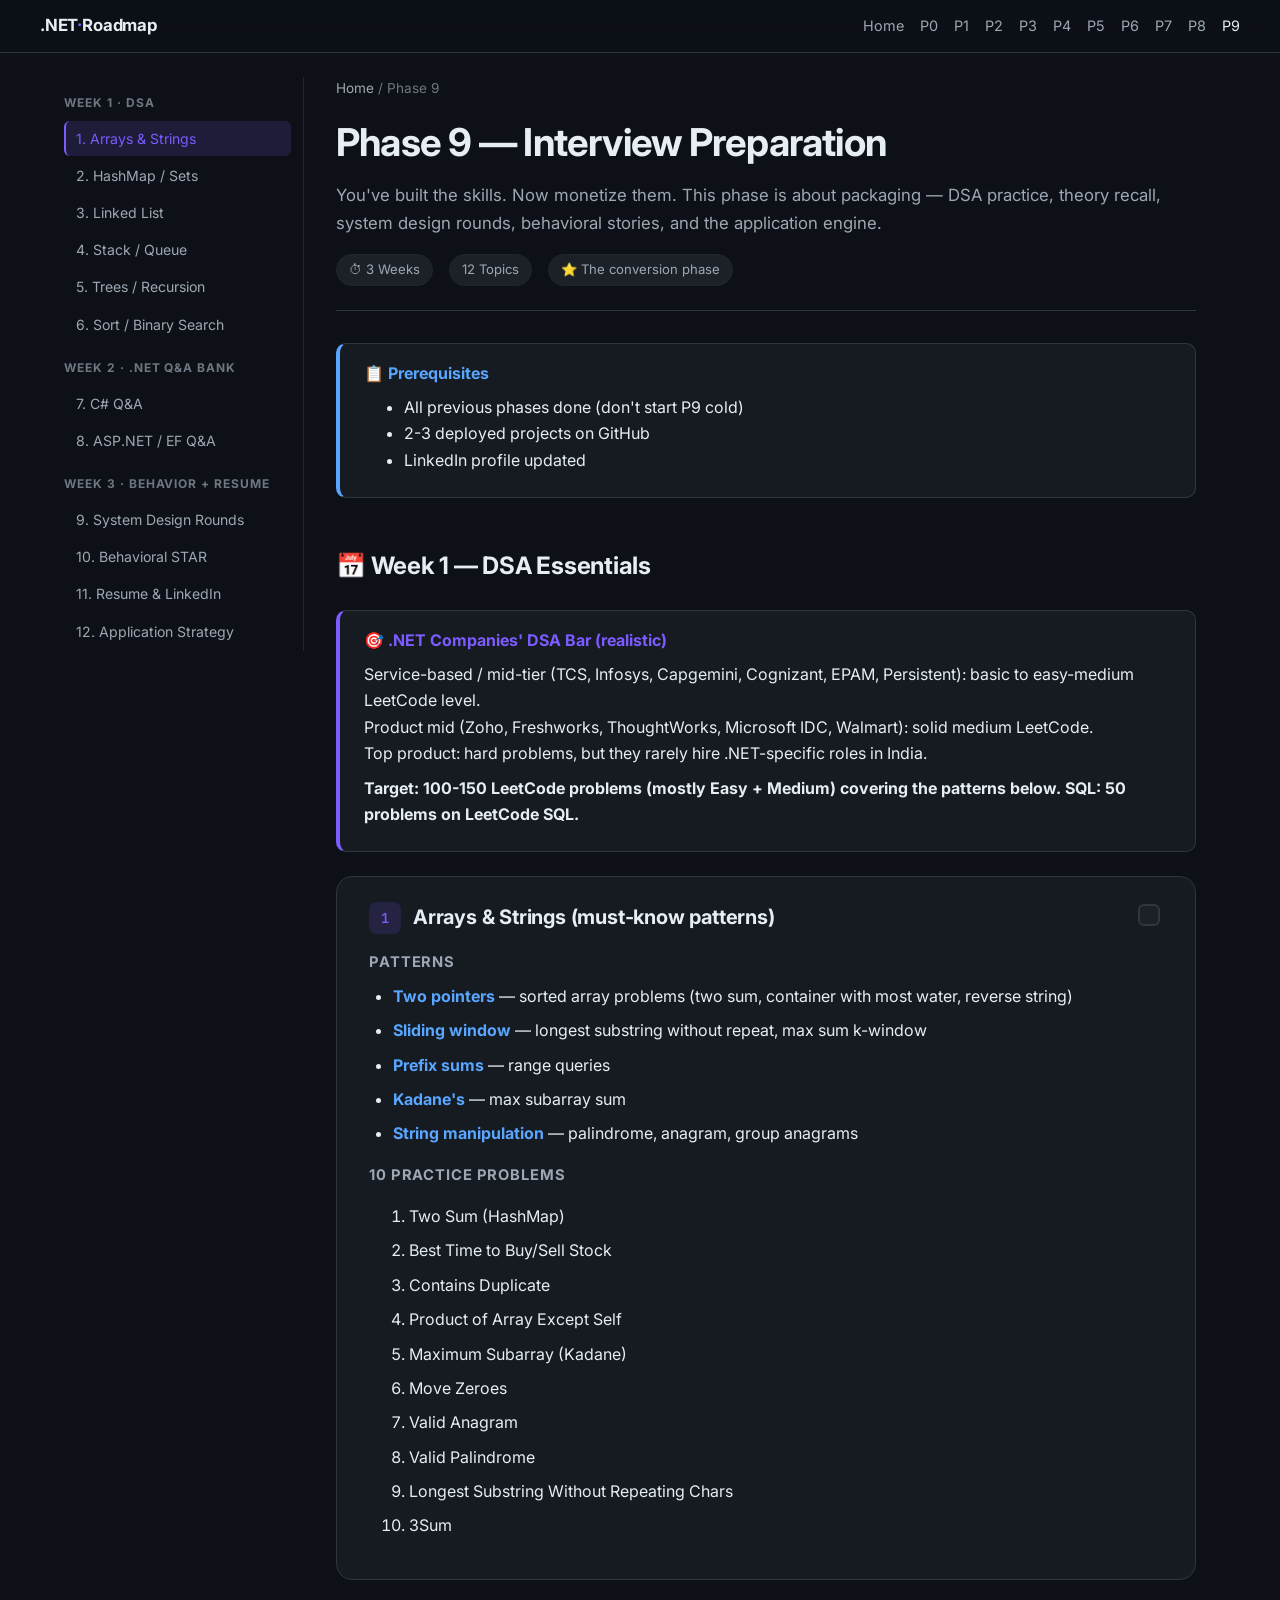
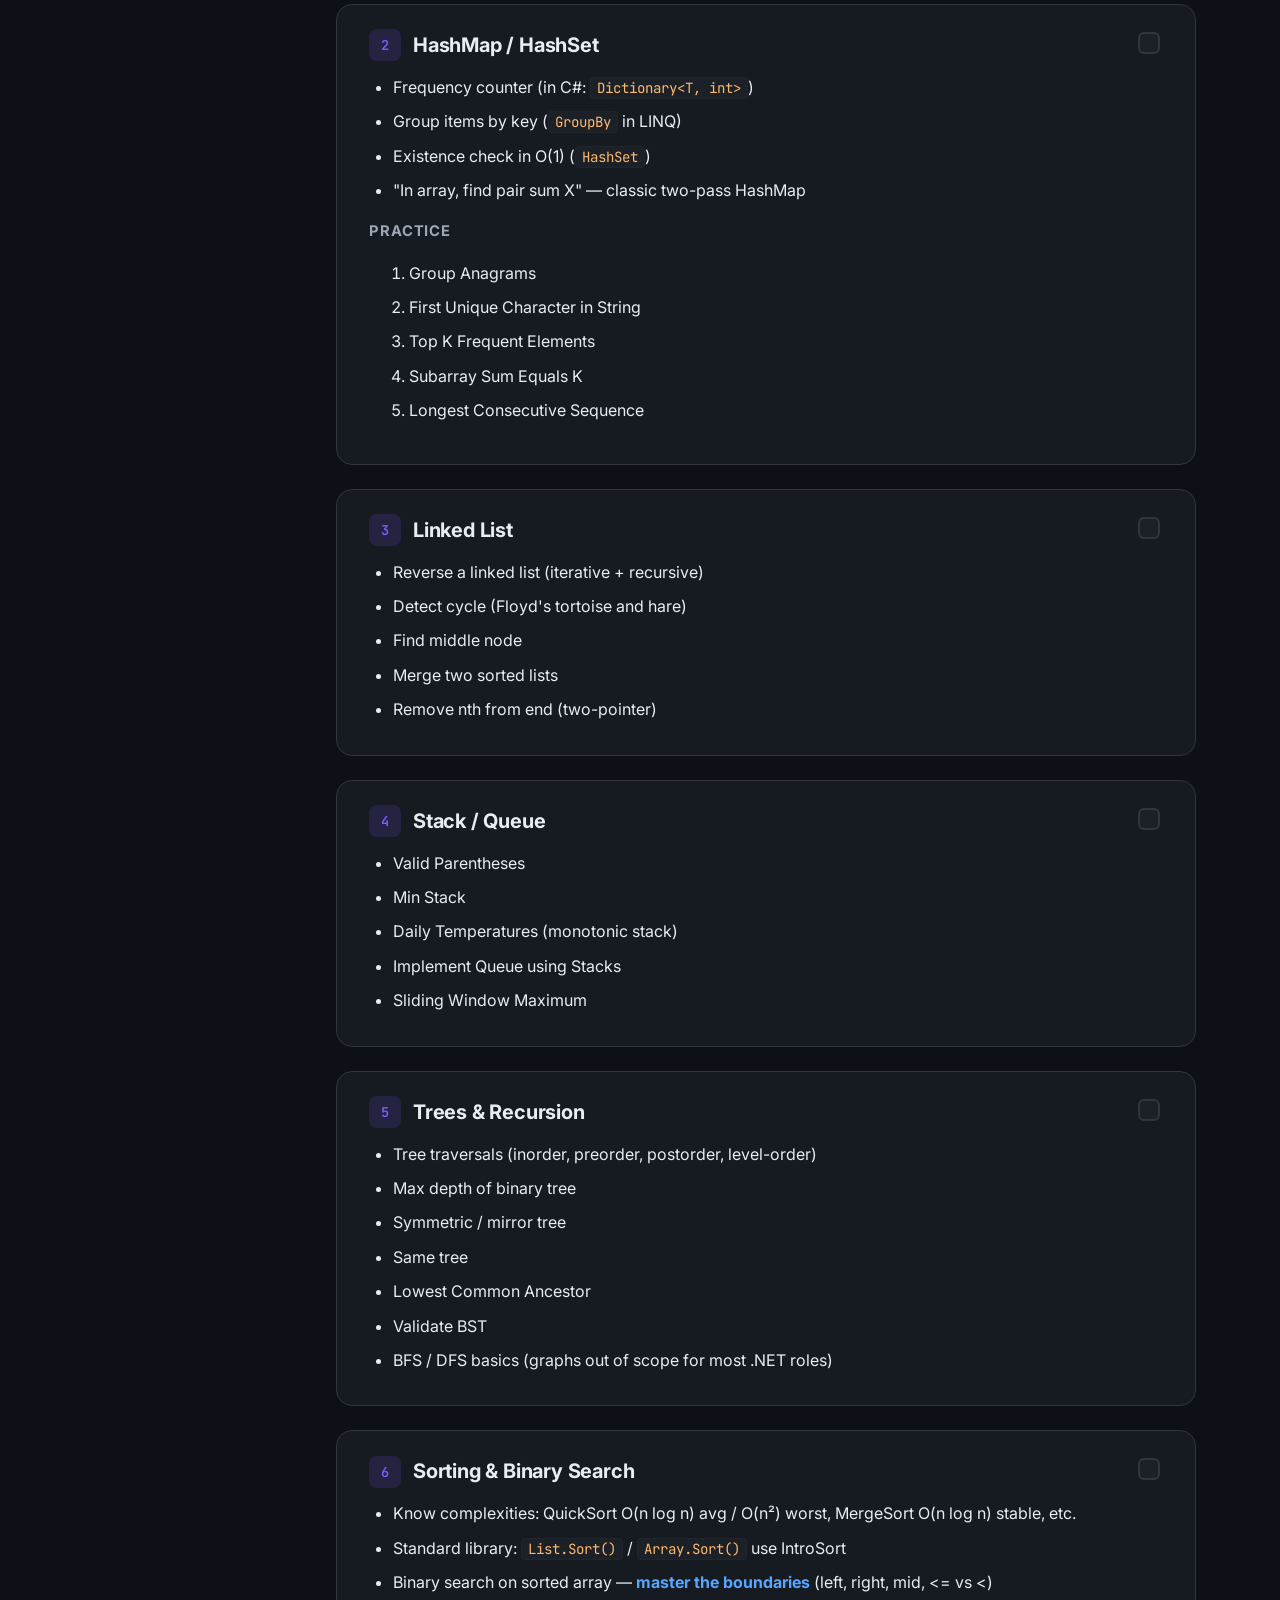
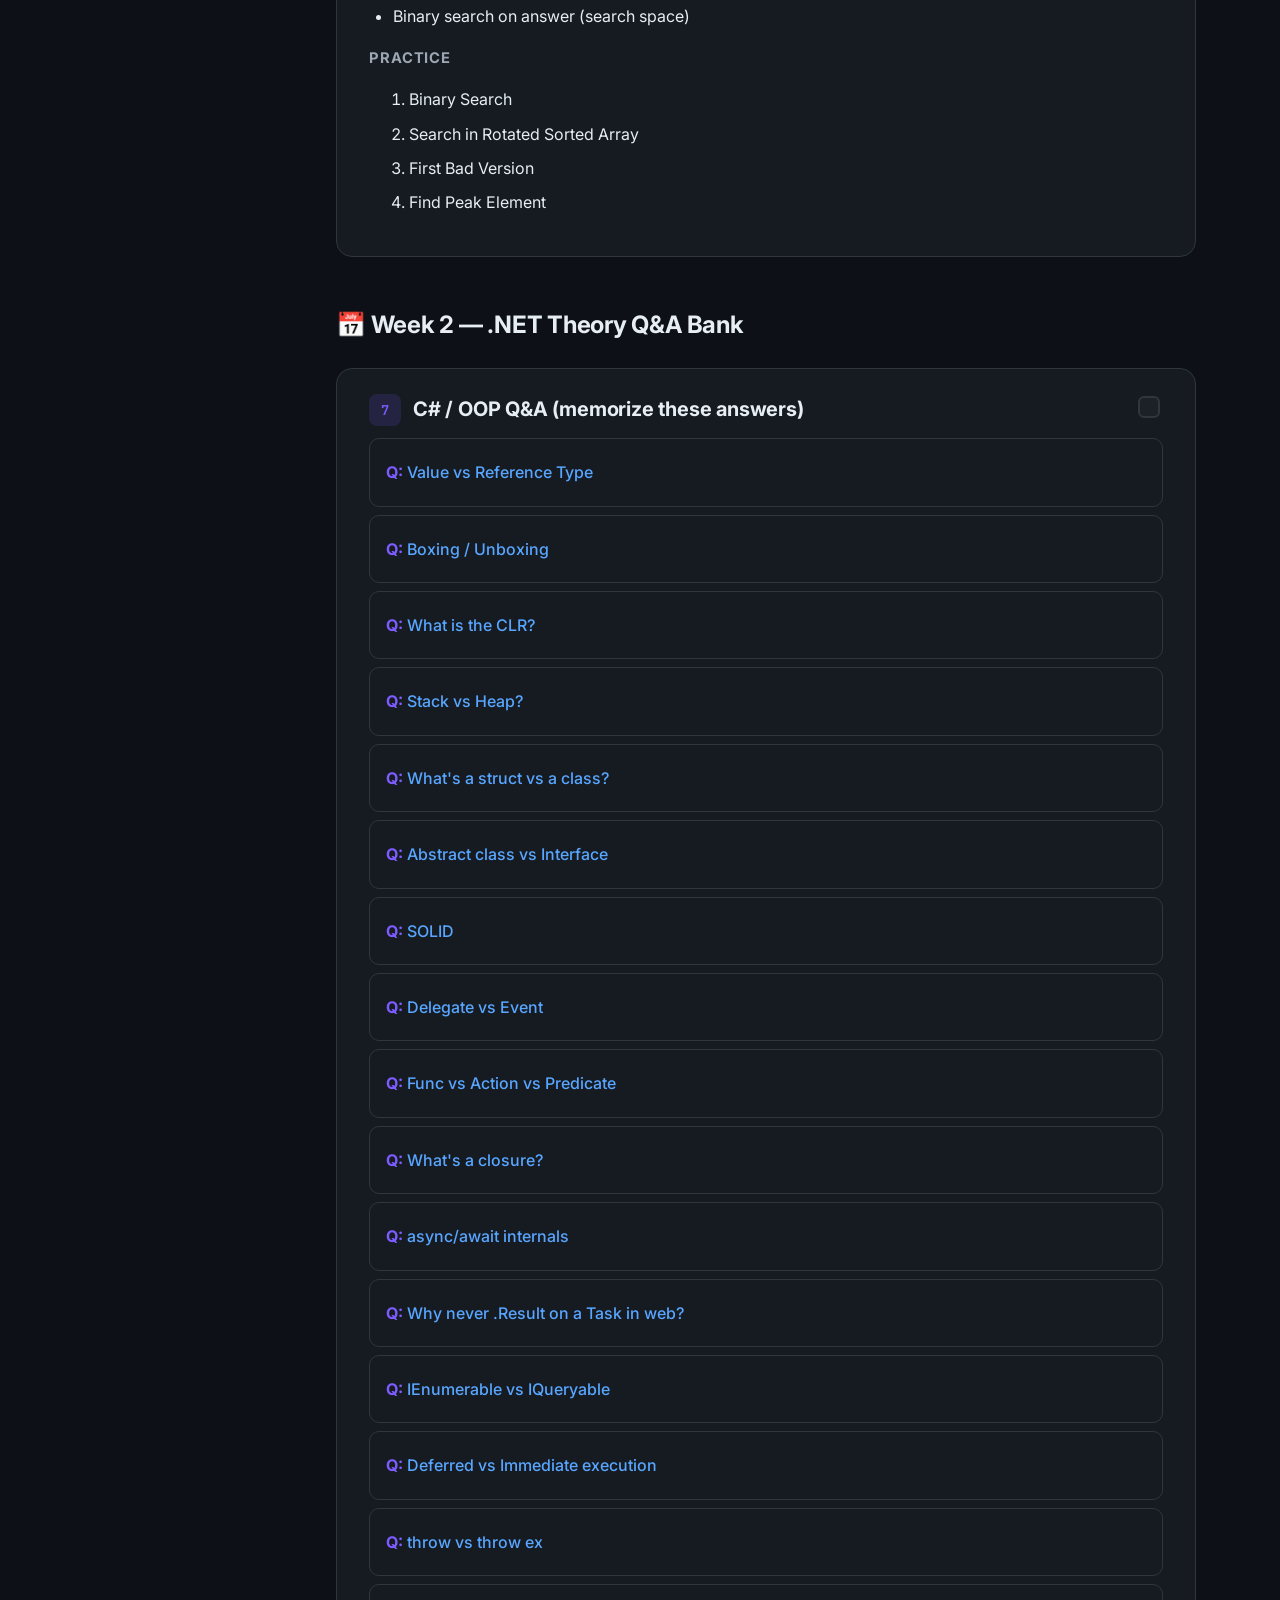
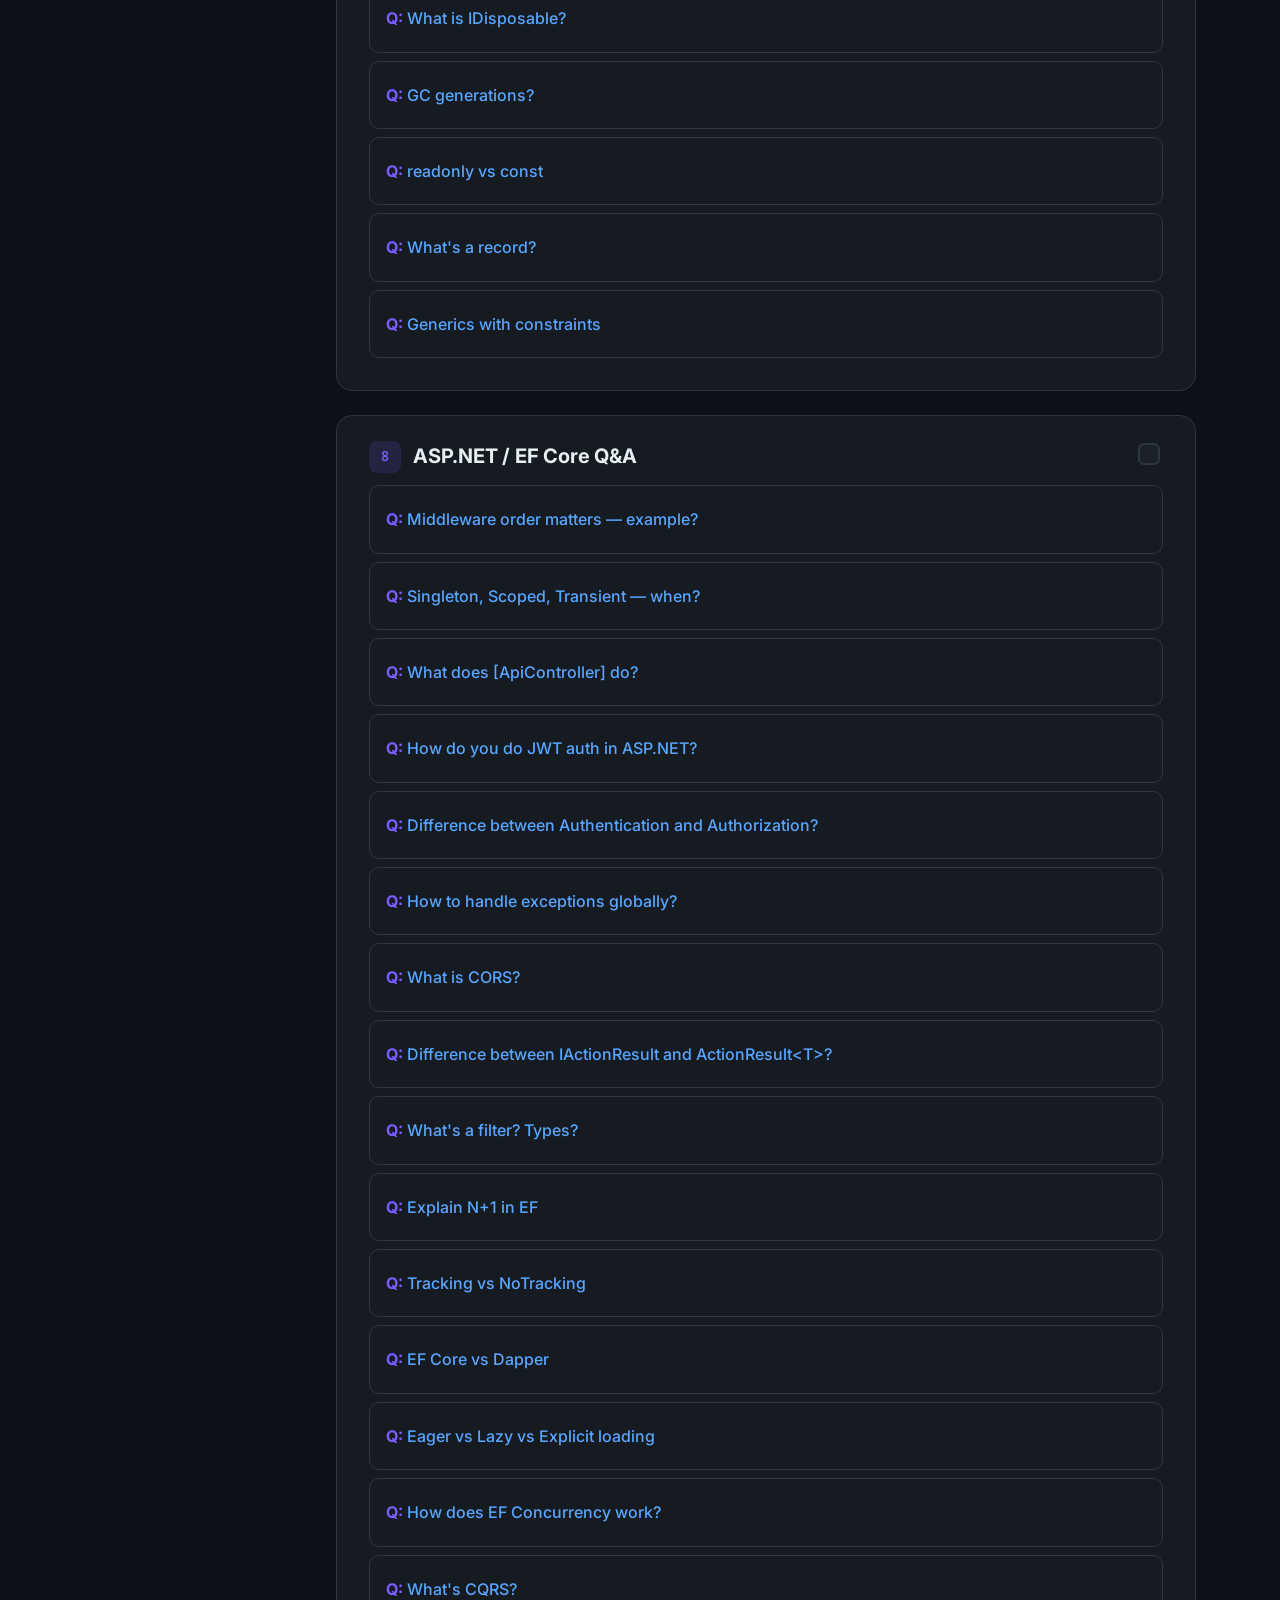
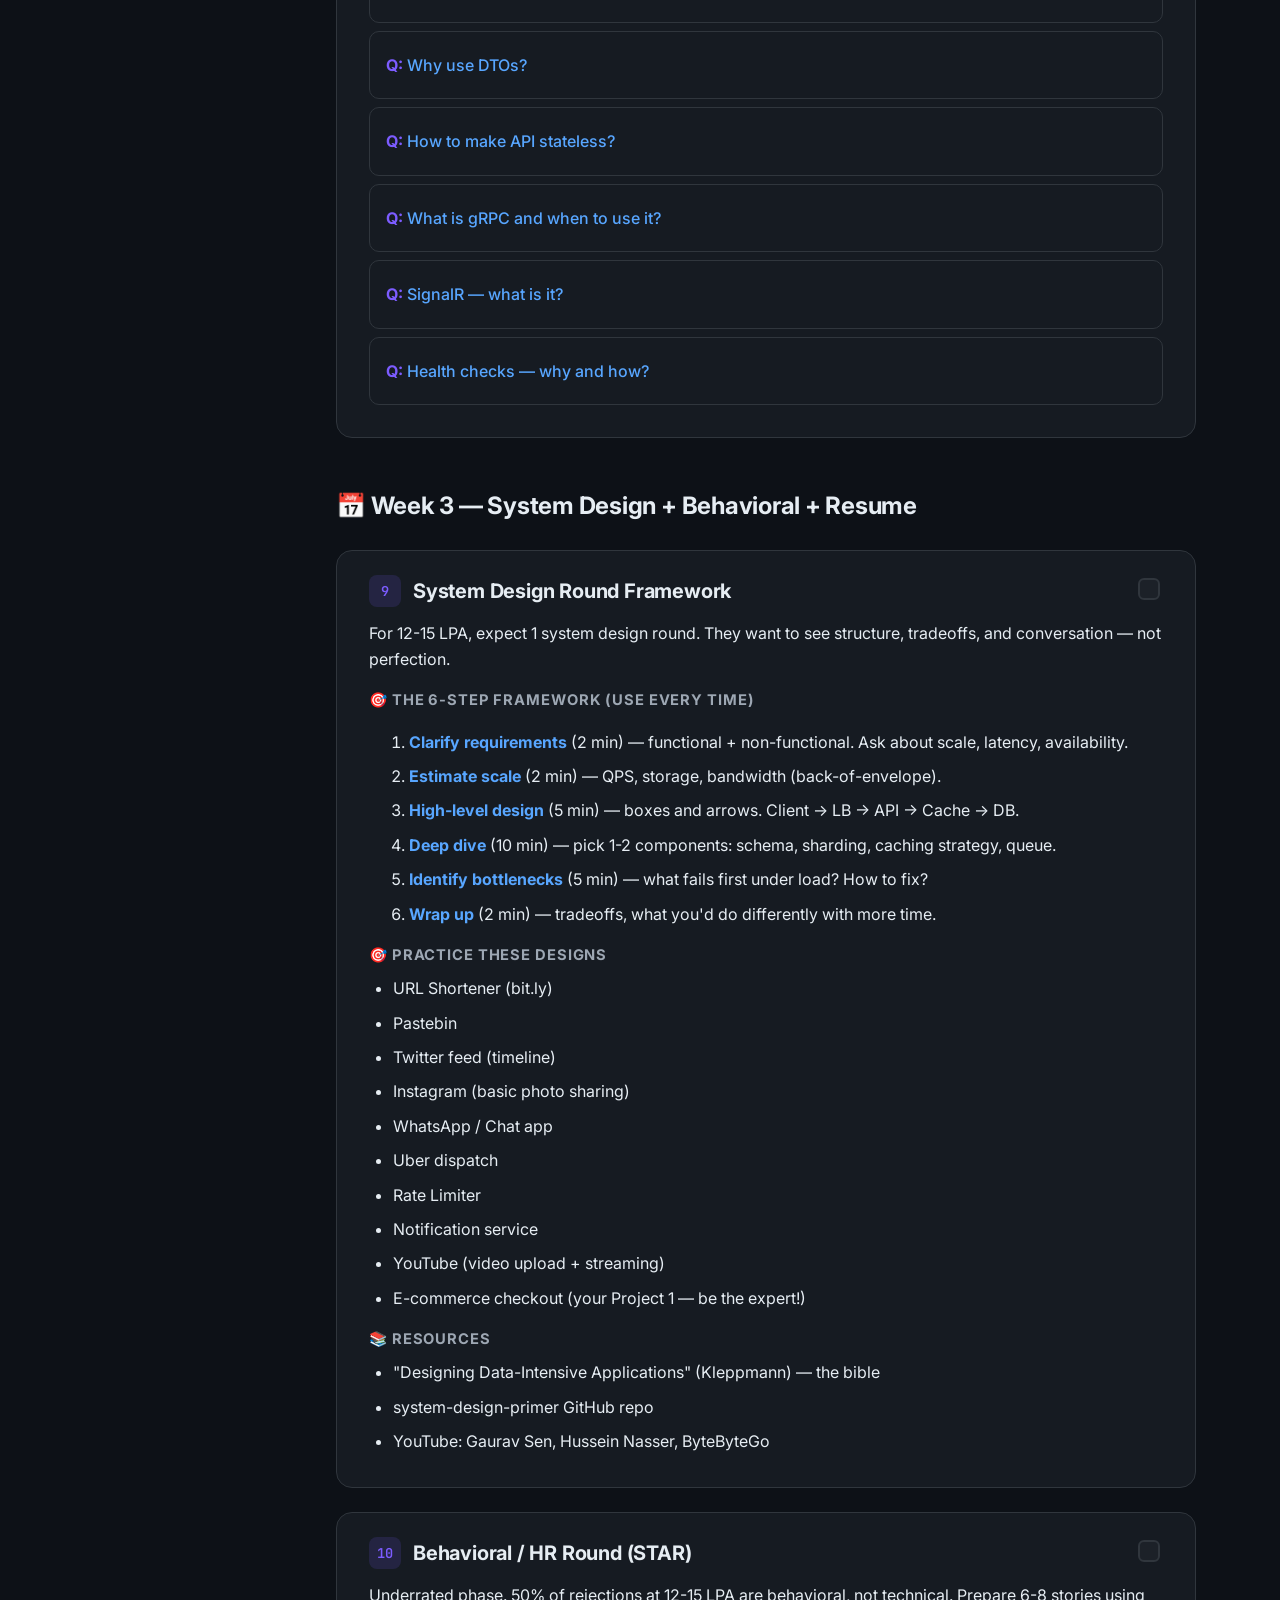
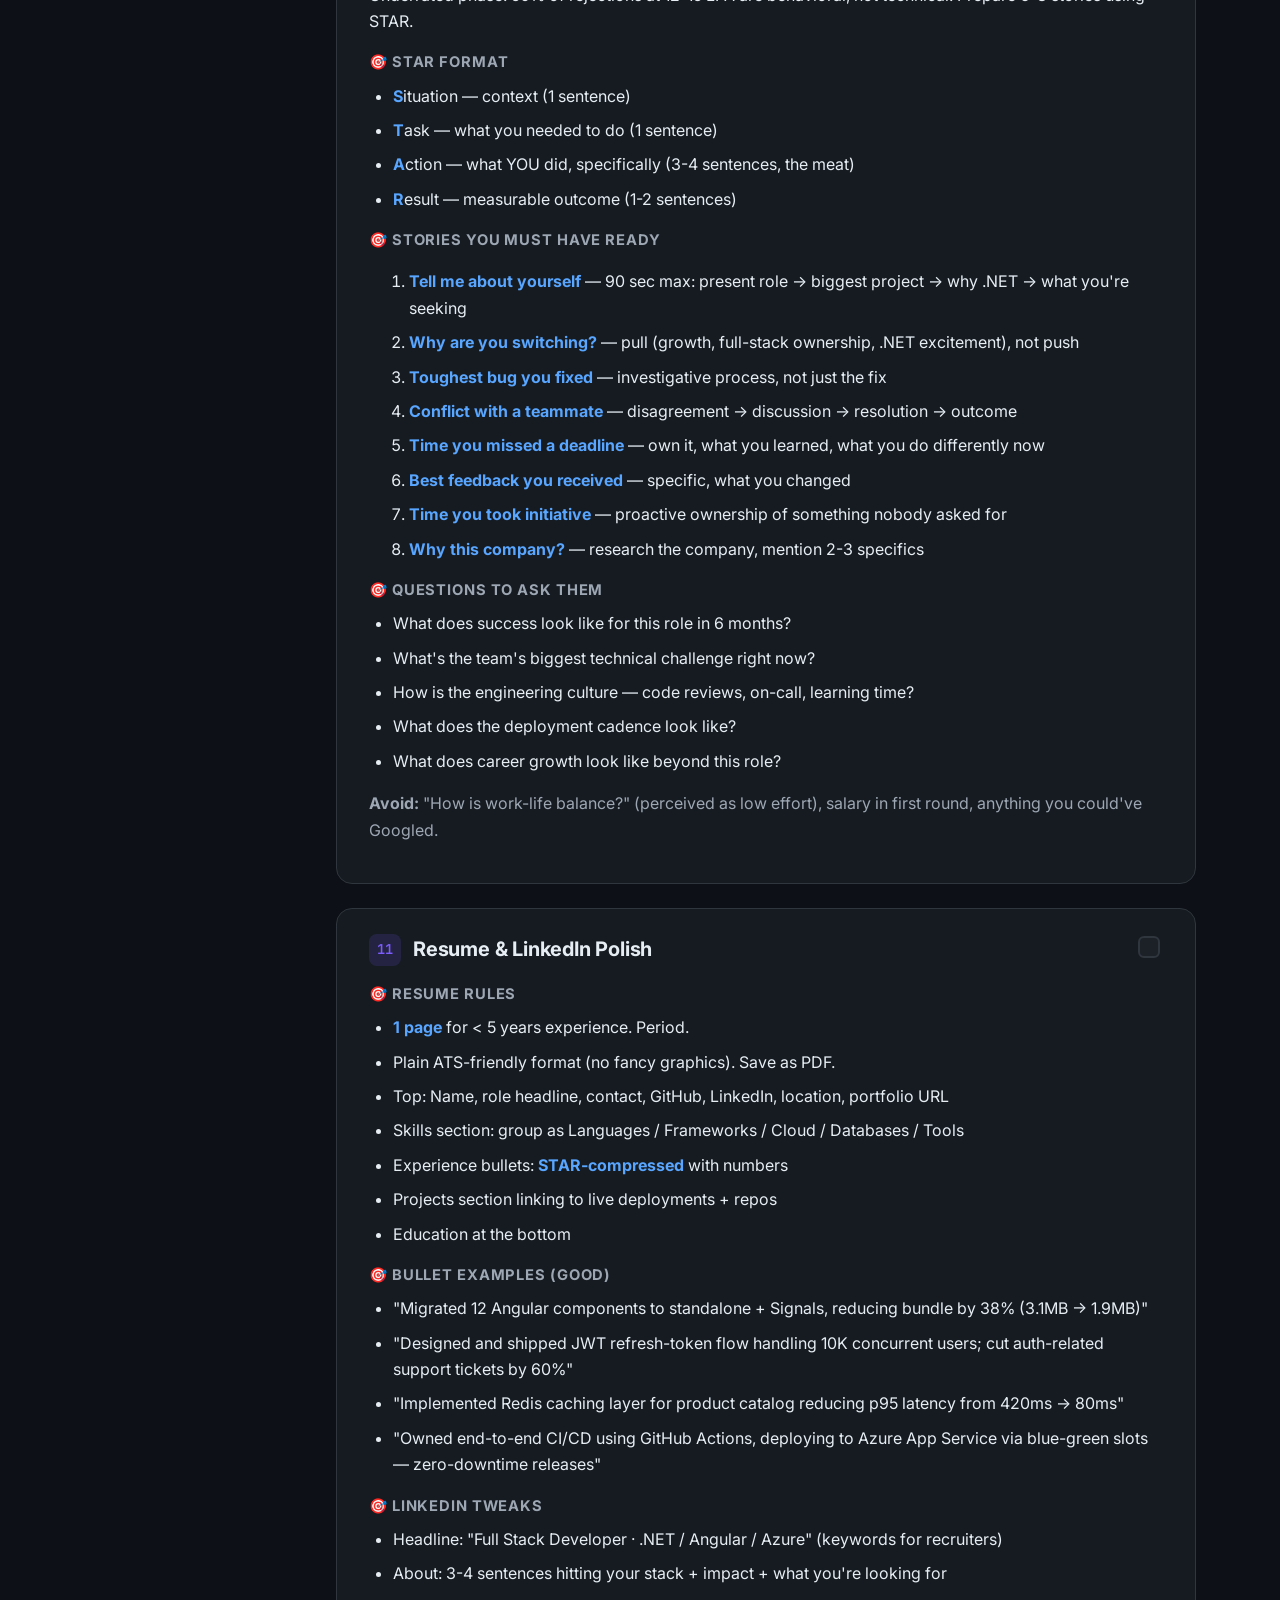
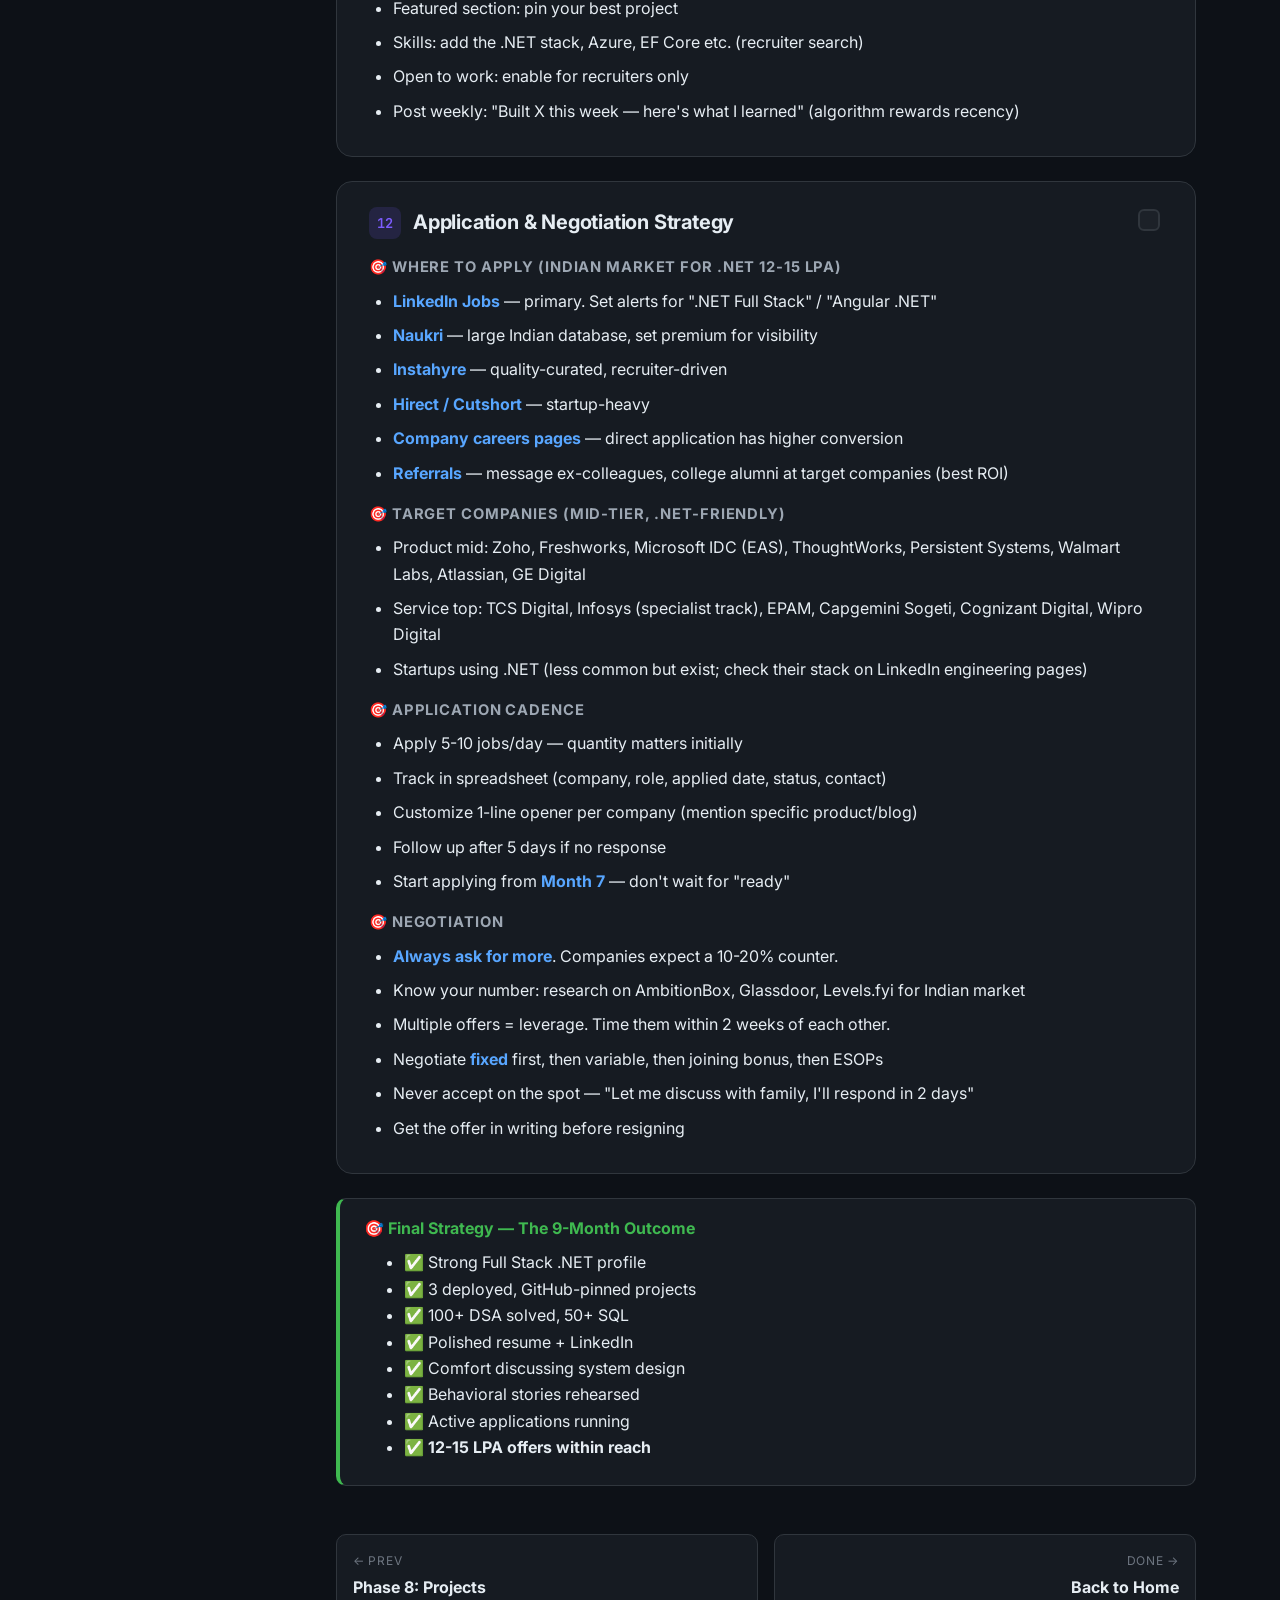
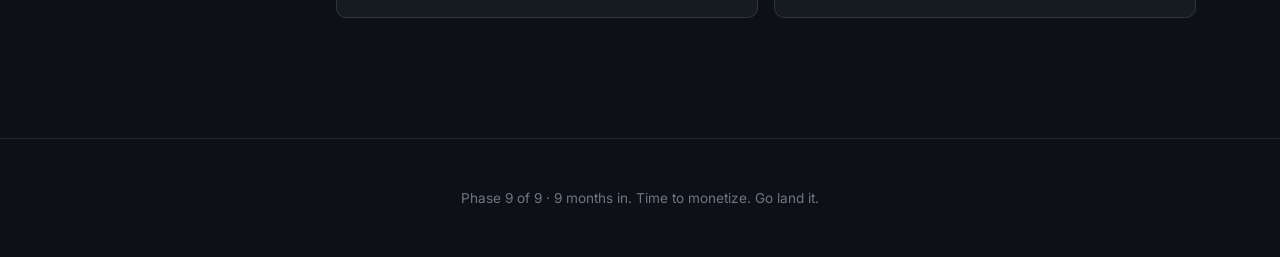
==== phases/phase-9-interview.html @ 77dfa472 "Add Full-Stack .NET 9-month roadmap site with phase pages" ====
<!DOCTYPE html>
<html lang="en">
<head>
<meta charset="UTF-8" />
<meta name="viewport" content="width=device-width,initial-scale=1.0" />
<title>Phase 9 — Interview Preparation | .NET Roadmap</title>
<link rel="preconnect" href="https://fonts.googleapis.com">
<link rel="preconnect" href="https://fonts.gstatic.com" crossorigin>
<link href="https://fonts.googleapis.com/css2?family=Inter:wght@400;500;600;700&family=JetBrains+Mono:wght@400;500&display=swap" rel="stylesheet">
<link rel="stylesheet" href="../styles/global.css" />
</head>
<body data-phase="9">

<nav class="topnav">
  <div class="topnav__inner">
    <div class="brand"><a href="../index.html" style="color:inherit">.NET<span class="dot">·</span>Roadmap</a></div>
    <div class="topnav__links">
      <a href="../index.html">Home</a>
      <a href="phase-0-foundation.html">P0</a>
      <a href="phase-1-csharp.html">P1</a>
      <a href="phase-2-sql.html">P2</a>
      <a href="phase-3-aspnet-core.html">P3</a>
      <a href="phase-4-ef-core.html">P4</a>
      <a href="phase-5-angular-integration.html">P5</a>
      <a href="phase-6-system-design.html">P6</a>
      <a href="phase-7-devops-azure.html">P7</a>
      <a href="phase-8-projects.html">P8</a>
      <a href="phase-9-interview.html" class="active">P9</a>
    </div>
  </div>
</nav>

<div class="phase-page">
  <aside class="sidebar">
    <h4>Week 1 · DSA</h4>
    <ul>
      <li><a href="#dsa-arrays">1. Arrays & Strings</a></li>
      <li><a href="#dsa-maps">2. HashMap / Sets</a></li>
      <li><a href="#dsa-linkedlist">3. Linked List</a></li>
      <li><a href="#dsa-stack-queue">4. Stack / Queue</a></li>
      <li><a href="#dsa-tree">5. Trees / Recursion</a></li>
      <li><a href="#dsa-search-sort">6. Sort / Binary Search</a></li>
    </ul>
    <h4>Week 2 · .NET Q&A Bank</h4>
    <ul>
      <li><a href="#qa-csharp">7. C# Q&A</a></li>
      <li><a href="#qa-aspnet">8. ASP.NET / EF Q&A</a></li>
    </ul>
    <h4>Week 3 · Behavior + Resume</h4>
    <ul>
      <li><a href="#sysd-rounds">9. System Design Rounds</a></li>
      <li><a href="#behavioral">10. Behavioral STAR</a></li>
      <li><a href="#resume">11. Resume & LinkedIn</a></li>
      <li><a href="#strategy">12. Application Strategy</a></li>
    </ul>
  </aside>

  <main class="content">
    <div class="breadcrumb"><a href="../index.html">Home</a> / Phase 9</div>

    <header class="phase-header">
      <h1>Phase 9 — Interview Preparation</h1>
      <p class="lede">You've built the skills. Now monetize them. This phase is about packaging — DSA practice, theory recall, system design rounds, behavioral stories, and the application engine.</p>
      <div class="phase-meta">
        <span class="pill">⏱ 3 Weeks</span>
        <span class="pill">12 Topics</span>
        <span class="pill">⭐ The conversion phase</span>
      </div>
    </header>

    <div class="callout callout--prereq">
      <h3>📋 Prerequisites</h3>
      <ul>
        <li>All previous phases done (don't start P9 cold)</li>
        <li>2-3 deployed projects on GitHub</li>
        <li>LinkedIn profile updated</li>
      </ul>
    </div>

    <h2 class="section-title">📅 Week 1 — DSA Essentials</h2>

    <div class="callout">
      <h3>🎯 .NET Companies' DSA Bar (realistic)</h3>
      <p>Service-based / mid-tier (TCS, Infosys, Capgemini, Cognizant, EPAM, Persistent): basic to easy-medium LeetCode level.<br>
      Product mid (Zoho, Freshworks, ThoughtWorks, Microsoft IDC, Walmart): solid medium LeetCode.<br>
      Top product: hard problems, but they rarely hire .NET-specific roles in India.</p>
      <p><strong>Target: 100-150 LeetCode problems (mostly Easy + Medium) covering the patterns below. SQL: 50 problems on LeetCode SQL.</strong></p>
    </div>

    <section class="topic" id="dsa-arrays">
      <div class="topic__check"><input type="checkbox" data-topic="0" /></div>
      <h3><span class="num">1</span> Arrays & Strings (must-know patterns)</h3>
      <h4>Patterns</h4>
      <ul>
        <li><strong>Two pointers</strong> — sorted array problems (two sum, container with most water, reverse string)</li>
        <li><strong>Sliding window</strong> — longest substring without repeat, max sum k-window</li>
        <li><strong>Prefix sums</strong> — range queries</li>
        <li><strong>Kadane's</strong> — max subarray sum</li>
        <li><strong>String manipulation</strong> — palindrome, anagram, group anagrams</li>
      </ul>
      <h4>10 Practice Problems</h4>
      <ol>
        <li>Two Sum (HashMap)</li>
        <li>Best Time to Buy/Sell Stock</li>
        <li>Contains Duplicate</li>
        <li>Product of Array Except Self</li>
        <li>Maximum Subarray (Kadane)</li>
        <li>Move Zeroes</li>
        <li>Valid Anagram</li>
        <li>Valid Palindrome</li>
        <li>Longest Substring Without Repeating Chars</li>
        <li>3Sum</li>
      </ol>
    </section>

    <section class="topic" id="dsa-maps">
      <div class="topic__check"><input type="checkbox" data-topic="1" /></div>
      <h3><span class="num">2</span> HashMap / HashSet</h3>
      <ul>
        <li>Frequency counter (in C#: <code>Dictionary&lt;T, int&gt;</code>)</li>
        <li>Group items by key (<code>GroupBy</code> in LINQ)</li>
        <li>Existence check in O(1) (<code>HashSet</code>)</li>
        <li>"In array, find pair sum X" — classic two-pass HashMap</li>
      </ul>
      <h4>Practice</h4>
      <ol>
        <li>Group Anagrams</li>
        <li>First Unique Character in String</li>
        <li>Top K Frequent Elements</li>
        <li>Subarray Sum Equals K</li>
        <li>Longest Consecutive Sequence</li>
      </ol>
    </section>

    <section class="topic" id="dsa-linkedlist">
      <div class="topic__check"><input type="checkbox" data-topic="2" /></div>
      <h3><span class="num">3</span> Linked List</h3>
      <ul>
        <li>Reverse a linked list (iterative + recursive)</li>
        <li>Detect cycle (Floyd's tortoise and hare)</li>
        <li>Find middle node</li>
        <li>Merge two sorted lists</li>
        <li>Remove nth from end (two-pointer)</li>
      </ul>
    </section>

    <section class="topic" id="dsa-stack-queue">
      <div class="topic__check"><input type="checkbox" data-topic="3" /></div>
      <h3><span class="num">4</span> Stack / Queue</h3>
      <ul>
        <li>Valid Parentheses</li>
        <li>Min Stack</li>
        <li>Daily Temperatures (monotonic stack)</li>
        <li>Implement Queue using Stacks</li>
        <li>Sliding Window Maximum</li>
      </ul>
    </section>

    <section class="topic" id="dsa-tree">
      <div class="topic__check"><input type="checkbox" data-topic="4" /></div>
      <h3><span class="num">5</span> Trees & Recursion</h3>
      <ul>
        <li>Tree traversals (inorder, preorder, postorder, level-order)</li>
        <li>Max depth of binary tree</li>
        <li>Symmetric / mirror tree</li>
        <li>Same tree</li>
        <li>Lowest Common Ancestor</li>
        <li>Validate BST</li>
        <li>BFS / DFS basics (graphs out of scope for most .NET roles)</li>
      </ul>
    </section>

    <section class="topic" id="dsa-search-sort">
      <div class="topic__check"><input type="checkbox" data-topic="5" /></div>
      <h3><span class="num">6</span> Sorting & Binary Search</h3>
      <ul>
        <li>Know complexities: QuickSort O(n log n) avg / O(n²) worst, MergeSort O(n log n) stable, etc.</li>
        <li>Standard library: <code>List.Sort()</code> / <code>Array.Sort()</code> use IntroSort</li>
        <li>Binary search on sorted array — <strong>master the boundaries</strong> (left, right, mid, &lt;= vs &lt;)</li>
        <li>Binary search on answer (search space)</li>
      </ul>
      <h4>Practice</h4>
      <ol>
        <li>Binary Search</li>
        <li>Search in Rotated Sorted Array</li>
        <li>First Bad Version</li>
        <li>Find Peak Element</li>
      </ol>
    </section>

    <h2 class="section-title">📅 Week 2 — .NET Theory Q&A Bank</h2>

    <section class="topic" id="qa-csharp">
      <div class="topic__check"><input type="checkbox" data-topic="6" /></div>
      <h3><span class="num">7</span> C# / OOP Q&A (memorize these answers)</h3>

      <div class="qa-block">
        <details><summary>Value vs Reference Type</summary><p>Value types like <code>int</code>, <code>double</code>, <code>bool</code>, <code>struct</code>, and <code>DateTime</code> hold the actual data inside the variable, usually on the stack. When you assign or pass them, you get a copy — changes in one place don't affect the other. Reference types like <code>class</code>, <code>string</code>, and arrays hold a pointer to data on the managed heap. When you assign or pass them, both names point to the same object — a change is visible everywhere. The interesting twist is that <code>string</code> is a reference type but it behaves like a value because strings are immutable. The interview bonus point is <strong>boxing</strong>: when a value type gets stored in an <code>object</code> variable, the runtime wraps it on the heap, which is slow. So always use generic collections like <code>List&lt;int&gt;</code> instead of non-generic <code>ArrayList</code> to avoid boxing in hot paths.</p></details>
        <details><summary>Boxing / Unboxing</summary><p>Boxing happens when you take a value type (like an <code>int</code>) and store it in a reference type variable like <code>object</code>. The runtime allocates a new object on the heap and copies the int into it — slow because of the heap allocation and the work it creates for the garbage collector. Unboxing is the reverse — extracting the value back out, which involves a type check and another copy. The most common place this used to happen was old non-generic collections like <code>ArrayList</code> that store everything as <code>object</code> — every primitive added gets boxed. The fix is generics: <code>List&lt;int&gt;</code> stores ints natively with zero boxing. In a normal piece of code you won't notice the cost, but in tight loops running millions of iterations, boxing kills performance and triggers extra GC pressure. Modern .NET code rarely sees boxing thanks to generics, but it's a popular interview question.</p></details>
        <details><summary>What is the CLR?</summary><p>The CLR (Common Language Runtime) is the engine that actually runs .NET code. Your C# code first compiles to IL — Intermediate Language — not directly to machine code. At runtime, the CLR's JIT (Just-In-Time) compiler translates IL into native machine code just before each method runs. The CLR also takes care of three important things you don't have to manage: garbage collection (it cleans up unused memory automatically), exception handling (it manages the throw/catch flow), and security (it enforces what code is allowed to do). Because the CLR handles all this, C# developers focus on business logic instead of memory management. Other languages like F# and VB.NET also compile to IL and run on the same CLR — that's how they all interoperate. The bonus point: the CLR enables features like reflection, generics, async/await, and modern garbage collection.</p></details>
        <details><summary>Stack vs Heap?</summary><p>The stack and heap are two different memory areas your .NET app uses. The <strong>stack</strong> is per-thread, fast, and managed automatically. It holds value types (when they're local variables), method call frames (parameters, return addresses), and reference variables themselves (the pointer, not the data they point to). When a method returns, its stack frame is wiped instantly. The <strong>heap</strong> is shared across threads and managed by the garbage collector. It holds reference types — every <code>new ClassName()</code> allocates here. Heap allocation is slower than stack because it involves finding free space and bookkeeping. The GC periodically scans for objects with no references and reclaims that memory. As a developer you don't manually manage either, but understanding this helps you reason about performance — for example, why creating millions of small classes pressures the GC, while structs (value types) avoid heap allocation entirely.</p></details>
        <details><summary>What's a struct vs a class?</summary><p>Both are user-defined types that hold data and methods, but they have very different behavior. A <strong>class</strong> is a reference type — it lives on the heap, supports inheritance, can be null, and is copied by reference (both names point to the same object). A <strong>struct</strong> is a value type — it lives on the stack (when local) or inline inside its containing object, does NOT support inheritance (it's implicitly sealed), can implement interfaces, and is copied by value. Use a struct only for small, immutable, value-like data — examples are <code>Point(x, y)</code>, <code>Money(amount, currency)</code>, or coordinates. The .NET BCL uses structs for things like <code>int</code>, <code>DateTime</code>, <code>TimeSpan</code>, <code>Guid</code>. The rules of thumb: keep struct size under 16 bytes, prefer immutability (use <code>readonly struct</code>), and don't use them for anything with reference semantics. C# 10 added the ability for structs to have parameterless constructors. For 99% of business code, you should use class.</p></details>
        <details><summary>Abstract class vs Interface</summary><p>Both are ways to define a contract that other classes must follow, but they have different roles. An <strong>interface</strong> is pure capability — it says "this type can do X". It contains method/property signatures with no implementation (since C# 8, it can have default implementations though). A class can implement many interfaces. Examples: <code>IDisposable</code> for things that can be disposed, <code>IEnumerable</code> for things you can loop over. An <strong>abstract class</strong> is a partly-built parent class — it can have fields, properties, real constructors, and some method implementations, but it forces children to fill in the abstract members. A class can only inherit from one abstract class. The simple rule: use an interface when you only need a contract; use an abstract class when you also need shared state or shared code that all children inherit. Modern .NET tends to prefer interfaces with default implementations because they're more flexible and align with the Dependency Inversion principle.</p></details>
        <details><summary>SOLID</summary><p>SOLID is five design rules that make code easier to maintain and test. <strong>S — Single Responsibility:</strong> a class should have one reason to change. If a class handles user storage AND email sending AND logging, split it into three. <strong>O — Open/Closed:</strong> code should be open for extension but closed for modification. Add new behavior through inheritance or composition rather than editing existing working code. <strong>L — Liskov Substitution:</strong> subclasses must work everywhere their parent type is used without breaking expectations. Don't make a Penguin that crashes when you call Fly() — that violates the contract. <strong>I — Interface Segregation:</strong> many small focused interfaces beat one giant interface. A class should not be forced to implement methods it doesn't need. <strong>D — Dependency Inversion:</strong> depend on abstractions (interfaces), not concrete classes. This is exactly why .NET dependency injection exists — controllers depend on <code>IUserService</code>, not on <code>UserService</code> directly, so you can swap implementations and unit-test with mocks.</p></details>
        <details><summary>Delegate vs Event</summary><p>A <strong>delegate</strong> is a type-safe function pointer in C#. You define a delegate type that says "any method matching this signature", then create a variable that holds a method reference and invoke it like a function. Delegates are the basis for callbacks, LINQ, and async patterns. The built-in delegates <code>Action</code>, <code>Func</code>, and <code>Predicate</code> cover most cases. An <strong>event</strong> is a delegate wrapped with extra safety — only the declaring class can <em>invoke</em> the event, while outside code can only <em>subscribe</em> with <code>+=</code> or <em>unsubscribe</em> with <code>-=</code>. This enforces the publisher-subscriber (observer) pattern at the language level. So if class A exposes an OnOrderPlaced event, only A can fire it; other classes can listen but cannot accidentally trigger it. The classic bug with events is forgetting to unsubscribe, which keeps the subscriber alive in memory — a memory leak.</p></details>
        <details><summary>Func vs Action vs Predicate</summary><p>These are the three built-in generic delegate types you'll see everywhere in .NET — they cover almost every callback need. <strong>Action</strong> is for methods that return void: <code>Action</code> takes no arguments, <code>Action&lt;int&gt;</code> takes one int, up to 16 type parameters. <strong>Func</strong> is for methods that return a value — the LAST type parameter is always the return type: <code>Func&lt;int&gt;</code> returns an int with no args, <code>Func&lt;int, int, bool&gt;</code> takes two ints and returns a bool. <strong>Predicate&lt;T&gt;</strong> is a shortcut for <code>Func&lt;T, bool&gt;</code> — used in methods like <code>List&lt;T&gt;.Find</code> and <code>List&lt;T&gt;.RemoveAll</code>. Knowing these saves you from defining custom delegate types most of the time. Example: <code>list.Where(x =&gt; x &gt; 5)</code> — that lambda is implicitly a <code>Func&lt;int, bool&gt;</code>.</p></details>
        <details><summary>What's a closure?</summary><p>A closure happens when a lambda or anonymous method captures a variable from the surrounding scope. The lambda then "carries" access to that variable even after the original method has returned. Captures are by REFERENCE, not by value — the lambda sees the current value of the variable, not the value at capture time. The classic bug is in loops: <code>for (int i = 0; i &lt; 5; i++) actions.Add(() =&gt; Console.WriteLine(i));</code> — every lambda captures the SAME <code>i</code>, so when you invoke them all, they all print 5 (the value when the loop ended). The fix is to copy the loop variable into a local: <code>var local = i;</code> inside the loop, then capture <code>local</code>. Modern <code>foreach</code> in C# 5+ has its own scoped variable per iteration, so this trap mostly happens with <code>for</code>. Closures are powerful for callbacks and LINQ but be aware they keep referenced objects alive longer than expected.</p></details>
        <details><summary>async/await internals</summary><p>Async/await is C#'s way to write asynchronous code that reads like synchronous code. You mark a method <code>async</code> and put <code>await</code> in front of any operation returning a <code>Task</code>. A Task represents work that will finish later. Under the hood, the compiler rewrites your async method into a hidden <strong>state machine</strong> class. Each <code>await</code> becomes a checkpoint — the method pauses, captures its local state, and returns. The thread is released back to the thread pool. When the awaited Task completes, a continuation runs that restores state and resumes from the next line. This is why async scales so well — ASP.NET Core can serve thousands of concurrent users with very few threads, because no thread sits blocked waiting for I/O. The most important rule is "async all the way" — once a method is async, every caller above should also be async and await it. Calling <code>.Result</code> blocks the thread and can deadlock.</p></details>
        <details><summary>Why never .Result on a Task in web?</summary><p>Calling <code>.Result</code> or <code>.Wait()</code> on a Task in web code can cause a deadlock — and even when it doesn't deadlock, it kills your scalability by blocking a thread. Here's why deadlock happens: in classic ASP.NET, every request runs in a synchronization context that allows only one thread at a time. When you call <code>.Result</code>, the thread blocks waiting for the Task to complete. Inside the Task, the awaited continuation needs to come back to that same context to finish — but you've blocked the only available thread, so the continuation can never run. Both wait forever. Even in ASP.NET Core where the sync context issue is less severe, blocking on <code>.Result</code> wastes a thread that could serve another request — under load, your thread pool runs out and everything slows down. The fix is "async all the way" — make the calling method async too and use <code>await</code> instead. The pattern only takes one async method to ripple all the way up.</p></details>
        <details><summary>IEnumerable vs IQueryable</summary><p>This is one of the most asked LINQ interview questions. <code>IEnumerable&lt;T&gt;</code> represents a sequence that lives in memory — operations on it run inside your application's process using LINQ to Objects. <code>IQueryable&lt;T&gt;</code> represents a query that builds an expression tree, which a provider (like Entity Framework) translates into the target language, usually SQL. The huge practical difference is where filtering happens. <code>db.Products.Where(p =&gt; p.Price &gt; 100).ToList()</code> with EF translates to a SQL WHERE clause and only matching rows return — fast. But <code>db.Products.ToList().Where(p =&gt; p.Price &gt; 100)</code> pulls EVERY product into memory then filters in C# — slow on big tables. The rule: stay on IQueryable as long as possible (Where, Select, OrderBy, Take, Skip), then call <code>.ToList()</code> at the very end. Calling <code>.AsEnumerable()</code> too early has the same trap.</p></details>
        <details><summary>Deferred vs Immediate execution</summary><p>LINQ operators come in two flavors. <strong>Deferred</strong> operators like <code>Where</code>, <code>Select</code>, <code>OrderBy</code>, and <code>Take</code> don't actually run when you call them — they just build up the query. The query executes only when you start enumerating it, like in a <code>foreach</code> loop or by calling a terminal operator. <strong>Immediate</strong> operators force the query to run right away and return a concrete result. Examples: <code>ToList</code>, <code>ToArray</code>, <code>ToDictionary</code>, <code>Count</code>, <code>Sum</code>, <code>First</code>, <code>Single</code>, <code>Any</code>. The big trap with deferred execution: if you re-enumerate the same query, it runs again — calling the database again, fetching all data again. If you'll iterate twice, materialize first with <code>.ToList()</code> to cache the results. Also be careful about closures inside deferred queries — they capture variables by reference, so changing the variable later changes the query result.</p></details>
        <details><summary>throw vs throw ex</summary><p>This looks tiny but is a popular interview trick question. <code>throw;</code> with no name re-throws the current exception while keeping the original stack trace intact — your logs still show where the error really happened. <code>throw ex;</code> re-throws but RESETS the stack trace, making it look like the error started at the line where you wrote <code>throw ex;</code>. This hides the real source of the bug and makes debugging painful. So in 99% of cases, when you catch an exception and want to bubble it up, write a bare <code>throw;</code>. The only legitimate case for <code>throw ex;</code> is when you intentionally want to discard context, which is almost never. If you want to wrap the exception in a new one, use <code>throw new MyException("message", ex);</code> — passing the original as inner exception preserves the chain. Quick interview answer: "Always use <code>throw;</code> alone. <code>throw ex;</code> destroys the stack trace and is almost always a bug."</p></details>
        <details><summary>What is IDisposable?</summary><p><code>IDisposable</code> is an interface with one method, <code>Dispose()</code>, that lets your class clean up resources deterministically — right when you're done with it, not whenever the garbage collector feels like running. This matters for resources the GC doesn't manage well: file handles, database connections, network sockets, lock handles. If you don't release them quickly, you can hit limits like the database connection pool maximum and your app stops working. The easiest way to use IDisposable correctly is the <code>using</code> statement: <code>using var stream = File.OpenRead(path);</code>. The compiler generates code that calls <code>Dispose()</code> automatically when the variable goes out of scope, even if an exception is thrown — much cleaner than try/finally. You should implement IDisposable yourself whenever your class wraps an unmanaged resource or holds another IDisposable. Modern .NET also has <code>IAsyncDisposable</code> with <code>DisposeAsync()</code> for async cleanup, used with <code>await using</code>.</p></details>
        <details><summary>GC generations?</summary><p>The .NET garbage collector groups heap objects by age into three generations to make cleanup efficient. <strong>Gen 0</strong> holds new objects you just created. <strong>Gen 1</strong> holds objects that survived one GC cleanup. <strong>Gen 2</strong> holds long-lived objects like static caches or singletons that survived many cleanups. The reason for this design is that most objects die young — they get created, used briefly, and become garbage quickly. So the GC scans Gen 0 very often, but Gen 0 is small so it's quick. Gen 1 is scanned less often, and Gen 2 is scanned rarely because it's the largest set and most expensive to clean. There's also a special area called the <strong>Large Object Heap (LOH)</strong> for objects 85KB or bigger. LOH is treated like Gen 2 and is not compacted by default, so it can fragment over time. As a developer you don't manage this — you just trust the GC. The interview bonus point: never call <code>GC.Collect()</code> manually in production, it interferes with the GC's tuning.</p></details>
        <details><summary>readonly vs const</summary><p>Both create values that cannot be changed, but they work differently. <code>const</code> is a compile-time constant — its value must be known at compile time, can only be a primitive type or string, and gets baked directly into every assembly that references it. The catch: if you change a <code>const</code> in a library and don't recompile the apps that use it, they keep the old value. <code>readonly</code> is a runtime constant — its value can be set in the field declaration OR in the constructor (so it can be different per instance), and it can be any type including reference types. Once set, the field reference cannot be reassigned. Note that <code>readonly</code> doesn't make the OBJECT immutable — for a List, you still can't reassign the field, but you can still <code>list.Add(x)</code>. Prefer <code>readonly</code> for most cases — safer for library evolution and supports any type. There's also <code>static readonly</code> for class-level constants of complex types. C# 10 added <code>const</code> for interpolated strings.</p></details>
        <details><summary>What's a record?</summary><p>A <code>record</code> (added in C# 9) is a special kind of class designed for immutable data, with several conveniences built in. The biggest difference from a normal class is <strong>value-based equality</strong> — two records are equal if all their properties are equal, not just if they're the same instance. Other built-in goodies: a <code>ToString()</code> that prints all properties, a deconstructor (so you can do <code>var (id, name) = user;</code>), and a <code>with</code> expression that creates a copy with some properties changed (<code>var modified = user with { Name = "New" }</code>). The syntax is concise — <code>public record User(int Id, string Name);</code> declares a record with two properties in one line. Records default to immutable (init-only properties). They're perfect for DTOs, value objects, and any data-transfer scenarios. There are also <code>record struct</code> (C# 10) for value-type records when you want stack allocation.</p></details>
        <details><summary>Generics with constraints</summary><p>Generics let you write code that works with any type while keeping compile-time type safety — like <code>List&lt;T&gt;</code> works for List of int, List of string, etc. Sometimes you need to restrict T to types that meet certain rules. That's what <strong>constraints</strong> do, declared with the <code>where</code> keyword. Common constraints: <code>where T : class</code> (must be a reference type), <code>where T : struct</code> (must be a value type), <code>where T : new()</code> (must have a parameterless constructor so you can do <code>new T()</code>), <code>where T : IComparable&lt;T&gt;</code> (must implement that interface), <code>where T : SomeBaseClass</code> (must inherit from that class), and <code>where T : notnull</code>. You can combine multiple: <code>where T : class, IEntity, new()</code>. Constraints unlock methods specific to that type — for example with the IComparable constraint, you can call <code>a.CompareTo(b)</code> inside the generic method. Generics + constraints are the foundation for type-safe libraries like LINQ, EF Core, and the entire collections framework.</p></details>
      </div>
    </section>

    <section class="topic" id="qa-aspnet">
      <div class="topic__check"><input type="checkbox" data-topic="7" /></div>
      <h3><span class="num">8</span> ASP.NET / EF Core Q&A</h3>

      <div class="qa-block">
        <details><summary>Middleware order matters — example?</summary><p>The middleware pipeline runs in the exact order you call <code>app.UseXxx()</code> in <code>Program.cs</code>, and order is critical because each middleware depends on what previous ones did. The standard correct order is <strong>UseRouting → UseCors → UseAuthentication → UseAuthorization → MapControllers</strong>. <code>UseRouting</code> must come first so that endpoint matching happens — middleware after it knows which endpoint is targeted. <code>UseAuthentication</code> MUST come before <code>UseAuthorization</code> because you need to know WHO the user is (authentication) before you can check WHAT they're allowed to do (authorization). If you flip them, authorization sees no user and rejects everything. Custom middleware like exception handling typically goes near the start (so it catches errors from everything below), while logging can go anywhere. Forgetting <code>UseStaticFiles</code> means your wwwroot files don't serve. Rule: when something doesn't work, check the middleware order first.</p></details>
        <details><summary>Singleton, Scoped, Transient — when?</summary><p>These are the three service lifetimes in .NET dependency injection. <strong>Singleton</strong> — one instance for the entire app lifetime. Use for stateless services like configuration, in-memory cache, loggers, HttpClient factory. <strong>Scoped</strong> — one instance per HTTP request, reused within that request, then disposed. Use for DbContext (so all parts of one request share the same context and transaction) and request-bound services. <strong>Transient</strong> — a new instance every single time the service is injected, even within the same request. Use for lightweight stateless helpers. The classic interview trap is the <strong>captive dependency bug</strong>: never inject a Scoped service like DbContext into a Singleton, because the Scoped service gets "captured" forever, lives as long as the Singleton, breaks request isolation, and is not thread-safe. .NET has <code>ValidateScopes</code> in development mode to catch this.</p></details>
        <details><summary>What does [ApiController] do?</summary><p><code>[ApiController]</code> is an attribute on a controller class that turns on several modern Web API conventions automatically. First, <strong>automatic model validation</strong> — if the incoming JSON fails any <code>[Required]</code> or <code>[EmailAddress]</code> check, the framework returns a 400 Bad Request with a clean ProblemDetails JSON before your action even runs. Second, <strong>binding source inference</strong> — for complex types it assumes <code>[FromBody]</code>, for simple types it assumes <code>[FromRoute]</code> or <code>[FromQuery]</code>, so you don't have to write attributes everywhere. Third, errors come back as standard <strong>RFC 7807 ProblemDetails</strong> JSON, the modern industry standard. Fourth, it requires <strong>attribute routing</strong> instead of conventional routing. Together these make controllers cleaner and consistent. Almost every new ASP.NET Core API controller should have <code>[ApiController]</code>.</p></details>
        <details><summary>How do you do JWT auth in ASP.NET?</summary><p>Setup happens in three steps. First, in <code>Program.cs</code>, register JWT services: <code>builder.Services.AddAuthentication(JwtBearerDefaults.AuthenticationScheme).AddJwtBearer(opts =&gt; { opts.TokenValidationParameters = new() { ValidateIssuer = true, ValidateAudience = true, ValidateLifetime = true, ValidateIssuerSigningKey = true, ValidIssuer = ..., ValidAudience = ..., IssuerSigningKey = new SymmetricSecurityKey(...) }; });</code> and <code>builder.Services.AddAuthorization();</code>. Second, add to the pipeline: <code>app.UseAuthentication(); app.UseAuthorization();</code> in that order, before MapControllers. Third, write a token generation method that creates Claims (sub, email, role), instantiates a <code>JwtSecurityToken</code> with issuer/audience/expiry/signing credentials, and uses <code>JwtSecurityTokenHandler.WriteToken()</code> to produce the string. The login endpoint validates credentials against the DB and returns this token. The client sends it in <code>Authorization: Bearer ...</code> on every request, the middleware validates the signature and populates <code>HttpContext.User</code>. For production, add refresh tokens stored in the DB so you can revoke.</p></details>
        <details><summary>Difference between Authentication and Authorization?</summary><p>People often confuse these two but they answer different questions. <strong>Authentication</strong> answers "Who are you?" — verifying user identity through credentials, JWT validation, or another mechanism. After authentication, the server knows who the user is and what claims they carry. Failure returns HTTP <strong>401 Unauthorized</strong> (which actually means "not authenticated"). <strong>Authorization</strong> answers "What are you allowed to do?" — checking whether the authenticated user has permission for the requested resource based on roles, policies, or claims. Failure returns HTTP <strong>403 Forbidden</strong>, meaning "we know who you are, but you can't do this". A simple analogy: showing your ID at the office gate is authentication; the system checking whether your ID grants access to the 5th floor is authorization. In .NET, <code>UseAuthentication()</code> middleware handles the first, <code>UseAuthorization()</code> handles the second, and they MUST be called in that order.</p></details>
        <details><summary>How to handle exceptions globally?</summary><p>The wrong way is to wrap every controller action in try/catch — repetitive and easy to miss. The right way is centralized via middleware. Write a custom <strong>ExceptionHandlingMiddleware</strong> that wraps the call to <code>next()</code> in a try/catch. When any unhandled exception bubbles up, it catches it, logs with full context (request path, user, correlation ID), maps the exception type to an HTTP status code (NotFoundException → 404, ValidationException → 400, anything else → 500), and writes a standardized <strong>ProblemDetails</strong> JSON response (RFC 7807). This gives clients consistent error shapes with title, status, detail. In .NET 8 there's an even cleaner built-in approach: implement <code>IExceptionHandler</code>, register it with <code>AddExceptionHandler&lt;T&gt;()</code>, add <code>app.UseExceptionHandler()</code>, and call <code>builder.Services.AddProblemDetails()</code>. Either way, you get one place to handle errors, consistent responses, and clean controllers.</p></details>
        <details><summary>What is CORS?</summary><p>CORS stands for Cross-Origin Resource Sharing. It's a browser security mechanism that blocks JavaScript from one origin (domain + port + protocol) from calling APIs on a different origin by default. This protects users from malicious sites making calls to their banking app while they're logged in. You need CORS configuration whenever frontend and backend are on different origins — most commonly Angular at <code>http://localhost:4200</code> calling .NET at <code>http://localhost:5000</code>. To allow this, configure CORS on the SERVER side (because the server is the one trusting the origin). In .NET: <code>AddCors</code> in services with a policy specifying <code>WithOrigins</code>, <code>AllowAnyHeader</code>, <code>AllowAnyMethod</code>, and optionally <code>AllowCredentials</code>; then <code>app.UseCors("PolicyName")</code> in the pipeline before <code>UseAuthentication</code>. Be careful: combining <code>AllowAnyOrigin()</code> with <code>AllowCredentials()</code> is forbidden by the spec — list specific origins when sending cookies or auth.</p></details>
        <details><summary>Difference between IActionResult and ActionResult&lt;T&gt;?</summary><p>Both are return types for controller actions but serve slightly different needs. <strong><code>IActionResult</code></strong> is the base interface that any action result implements — Ok(), NotFound(), BadRequest(), CreatedAtAction(), etc. It's flexible: you can return any of these. The downside is the return type doesn't tell anyone (Swagger, callers, IDE) what data shape comes back on success. <strong><code>ActionResult&lt;T&gt;</code></strong> is the generic version added in newer .NET. It lets you return either a status code result like <code>NotFound()</code> OR a typed value of T directly with <code>return user;</code>. The advantage is much better Swagger documentation (Swagger sees that on success the response is a User object) and stronger typing for callers. Modern best practice: use <code>ActionResult&lt;T&gt;</code> for actions returning data on success, plain <code>IActionResult</code> for actions returning only status codes (like 204 NoContent on delete). Either way, the Ok/NotFound/etc helpers still work the same.</p></details>
        <details><summary>What's a filter? Types?</summary><p>Filters are cross-cutting code that runs INSIDE the MVC pipeline, after routing has identified which action to call but around the action execution itself. Different from middleware (which runs in the broader HTTP pipeline). There are five filter types in execution order. <strong>Authorization filters</strong> run first to allow or deny access. <strong>Resource filters</strong> wrap everything else — used for caching or short-circuiting. <strong>Action filters</strong> run before and after the action method. <strong>Exception filters</strong> catch exceptions thrown by actions or other filters. <strong>Result filters</strong> wrap the result execution. Use filters when you need behavior that's specific to controllers (like <code>[ServiceFilter]</code> to log every action call). Use middleware when behavior should apply to all requests including static files. Filters are MVC-aware so they have access to the controller and action context, while middleware just sees raw HttpContext.</p></details>
        <details><summary>Explain N+1 in EF</summary><p>N+1 is the most common EF performance bug and a guaranteed interview question. It happens when you fetch a list of parent rows with one query, then loop through them accessing a navigation property — which triggers one extra query per parent. So loading 100 orders and accessing <code>order.Customer.Name</code> in a loop runs 1 + 100 = 101 queries. With 50 such requests per second, you slam the DB with 5050 queries. Fix it two ways. First, <strong>eager loading</strong> with <code>.Include()</code>: <code>db.Orders.Include(o =&gt; o.Customer).ToListAsync()</code> generates a JOIN. Second and often best, <strong>projection</strong>: shape your query into a DTO with <code>.Select(o =&gt; new { o.Id, CustomerName = o.Customer.Name })</code> — fetches only the columns you need. Always check generated SQL with <code>.ToQueryString()</code> during development to catch N+1 before it hits production.</p></details>
        <details><summary>Tracking vs NoTracking</summary><p>EF Core tracks every entity it returns from a query by default, so it can detect changes you make and translate them to UPDATE statements when you call <code>SaveChanges</code>. Change-tracking has costs — extra memory (EF stores a snapshot of every entity) and extra CPU (it compares snapshots to detect changes). For UPDATE scenarios this cost is worth it. But for read-only queries — like a GET endpoint just returning data — tracking is wasted work. The fix is <code>.AsNoTracking()</code>: <code>var products = await db.Products.AsNoTracking().ToListAsync();</code>. This skips the change tracker entirely. Result is typically 20-50% faster and noticeably less memory, especially on large result sets. Rule of thumb: AsNoTracking on every GET / list endpoint, normal tracking when you'll modify and save. You can also set the default globally with <code>UseQueryTrackingBehavior(QueryTrackingBehavior.NoTracking)</code> for read-heavy apps.</p></details>
        <details><summary>EF Core vs Dapper</summary><p>Both let you talk to a SQL database from .NET, but they sit at different points on the productivity vs raw-speed spectrum. <strong>EF Core</strong> is a full ORM — write LINQ, EF generates SQL, manages change tracking, supports migrations, handles relationships, integrates with the rest of .NET (DI, async). The cost is an abstraction layer that's slightly slower than hand-written SQL. <strong>Dapper</strong> is a "micro-ORM" — a thin layer over ADO.NET that maps SQL results to C# objects. You write SQL yourself: <code>conn.QueryAsync&lt;Product&gt;("SELECT * FROM Products WHERE CategoryId = @cat", new { cat = 5 })</code>. Performance is essentially the same as raw ADO.NET. The decision: EF Core for 80% of CRUD work because productivity matters more than 5% of perf. Dapper for hot read paths (heavy reporting queries, read-mostly endpoints with millions of hits) where every millisecond counts, or for complex SQL that LINQ can't express well. Many serious .NET projects use BOTH — EF for writes and standard CRUD, Dapper for read-optimized queries.</p></details>
        <details><summary>Eager vs Lazy vs Explicit loading</summary><p>Three EF strategies to fetch related data. <strong>Eager loading</strong> uses <code>.Include()</code> to fetch related data in the same query as the parent — EF generates a JOIN. <code>db.Orders.Include(o =&gt; o.Customer)</code>. This is the default and best choice for most cases — you control exactly what loads. <strong>Lazy loading</strong> loads related data on first access — read <code>order.Customer</code> and EF transparently fires a query at that moment. Requires the <code>Microsoft.EntityFrameworkCore.Proxies</code> package and <code>virtual</code> on navigation properties. The big problem is N+1 — accessing the navigation in a loop triggers one query per iteration. Lazy also breaks JSON serialization (infinite recursion). <strong>Avoid lazy loading in web apps.</strong> <strong>Explicit loading</strong> means manually calling <code>db.Entry(order).Reference(o =&gt; o.Customer).LoadAsync()</code> after the main query. Useful when you sometimes need related data and sometimes don't, but you control the timing. Modern best practice: eager loading with <code>.Include()</code> for full entities, or even better, <code>.Select()</code> projection into DTOs.</p></details>
        <details><summary>How does EF Concurrency work?</summary><p>EF supports <strong>optimistic concurrency</strong>, which assumes conflicts are rare and detects them at save time instead of locking rows pessimistically. The standard pattern in SQL Server: add a <code>RowVersion</code> column (a byte array marked with <code>[Timestamp]</code>) to your entity. SQL Server auto-increments this column on every UPDATE. When EF generates an UPDATE statement, it includes <code>WHERE Id = @id AND RowVersion = @originalRowVersion</code>. If another user updated the row between your fetch and your save, the rowversion changed, the UPDATE affects 0 rows, and EF throws <code>DbUpdateConcurrencyException</code>. You catch this and decide how to handle: retry the operation, merge the conflict by re-fetching and re-applying, show the user a "this was modified by someone else" message, or pick a winner (last-write-wins). This is much more scalable than pessimistic locking because no DB locks are held while users think. For pessimistic scenarios you'd use raw SQL with <code>SELECT ... FOR UPDATE</code>, but in real .NET apps optimistic is what you want 95% of the time.</p></details>
        <details><summary>What's CQRS?</summary><p>CQRS stands for Command Query Responsibility Segregation. The core idea is to separate the code (and often the data model) for writes from the code for reads. <strong>Commands</strong> are write operations — CreateOrder, UpdateProduct, DeleteUser. They go through dedicated handler classes containing validation, business rules, calls to repositories. They typically don't return data, just success/failure. <strong>Queries</strong> are read operations — GetOrder, ListProducts. They go through their own handlers reading from optimized projections, often denormalized or pulled from cache. Benefits: reads and writes scale independently and have different complexity profiles. Reads can be denormalized for speed; writes can be richly modeled with full business rules. In .NET, CQRS is usually implemented with the <strong>MediatR</strong> library — your controllers just call <code>mediator.Send(command)</code> and the right handler runs. CQRS doesn't always mean separate databases — it can be just a code pattern. When paired with Event Sourcing, you get truly separate read/write storage.</p></details>
        <details><summary>Why use DTOs?</summary><p>DTO stands for Data Transfer Object — a separate class representing the shape of data sent over the wire, separate from your DB entity. There are several strong reasons to use them. First, <strong>security</strong> — your User entity might have a PasswordHash field; if you return it directly, that hash leaks. With a DTO you only include safe fields. Second, <strong>over-posting protection</strong> — if your API accepts the User entity directly, a malicious client could send <code>{ "isAdmin": true }</code> and EF would set that property when binding. With a CreateUserDto that only has Email and Password, IsAdmin is invisible. Third, <strong>decoupling</strong> — DB schema can change without breaking API consumers. Fourth, <strong>payload size</strong> — only include fields the client needs, keeping responses small. Use a tool like AutoMapper to map between Entity and DTO without writing tedious property-by-property code. This is one of the easiest "senior-level" practices to adopt and interviewers always notice it.</p></details>
        <details><summary>How to make API stateless?</summary><p>A stateless API doesn't store any per-user data in its own memory between requests. Every request carries everything needed to process it. The huge benefit: ANY server instance can handle ANY request — they're interchangeable, so horizontal scaling is trivial. To achieve statelessness: use <strong>JWT for authentication</strong> instead of server-side sessions — the token contains user identity and claims. For shared state across requests (like a shopping cart for a logged-in user), use <strong>Redis</strong> or another distributed store, never in-memory dictionaries. Don't store anything in static fields you'd need across requests. Build idempotent operations so they can be safely retried. The result: you can spin up 10 more instances behind a load balancer with zero code changes. If a server crashes, no user state is lost. This is the foundation for cloud-native scaling on Azure App Service, Kubernetes, anywhere.</p></details>
        <details><summary>What is gRPC and when to use it?</summary><p>gRPC is a high-performance Remote Procedure Call framework built by Google, using HTTP/2 for transport and Protobuf (Protocol Buffers) for serialization instead of JSON. It's strongly-typed end-to-end via .proto schema files that generate matching client and server code. The advantages over REST: significantly faster (binary format, smaller payloads), strongly typed contracts (no JSON guesswork), and built-in support for streaming (server-streaming, client-streaming, bidirectional). The trade-offs: not browser-friendly without a proxy (browsers can't speak HTTP/2 with custom framing easily), harder to debug than JSON over HTTP, requires the .proto file to be shared between client and server. The right use case is <strong>internal microservice-to-microservice communication</strong> within your infrastructure — fast, type-safe, efficient. For public APIs facing browsers and third parties, stick with REST or GraphQL. .NET has excellent gRPC support — <code>Microsoft.AspNetCore.Grpc</code> packages — and many companies use it for backend service meshes.</p></details>
        <details><summary>SignalR — what is it?</summary><p>SignalR is .NET's real-time communication framework. It abstracts away the transport so your code just calls "broadcast a message to all clients" or "send to a specific user", and SignalR picks the best transport: WebSockets (preferred), Server-Sent Events, or long polling as fallback. Use cases: chat applications, live notifications, real-time dashboards (e.g., live order tracking), collaborative editing, multiplayer games, live sports/stock tickers. On the server, you create a Hub class with methods that clients can invoke and that can call back to clients. On the Angular side, install <code>@microsoft/signalr</code> and create a HubConnection. Authentication integrates with JWT — pass the token via <code>accessTokenFactory</code>. For scaling across multiple servers, use the <strong>Redis backplane</strong> so that a message published from one server reaches clients connected to other servers. SignalR is one of the easiest "wow factor" features to add to a portfolio project for interviews.</p></details>
        <details><summary>Health checks — why and how?</summary><p>A health check endpoint is a URL like <code>/healthz</code> that reports whether your app is alive and its dependencies are working. The reason: load balancers and orchestrators (like Azure App Service or Kubernetes) periodically ping this endpoint. If it returns failure, they stop routing traffic to that instance, preventing users from hitting a dead server. In .NET, the setup is one line: <code>app.MapHealthChecks("/healthz")</code>. To check more than just "the app is responding", chain in dependency checks: <code>builder.Services.AddHealthChecks().AddDbContextCheck&lt;AppDbContext&gt;().AddRedis(...).AddUrlGroup(new Uri("https://api.payment.com/status"))</code>. This way the endpoint reports unhealthy if DB, Redis, or downstream APIs are down. Best practice: have TWO endpoints — <code>/healthz/live</code> for liveness (is the process alive?) and <code>/healthz/ready</code> for readiness (are dependencies ready to serve traffic?). Liveness failure means restart the pod; readiness failure means stop sending traffic but don't restart.</p></details>
      </div>
    </section>

    <h2 class="section-title">📅 Week 3 — System Design + Behavioral + Resume</h2>

    <section class="topic" id="sysd-rounds">
      <div class="topic__check"><input type="checkbox" data-topic="8" /></div>
      <h3><span class="num">9</span> System Design Round Framework</h3>
      <p class="concept">For 12-15 LPA, expect 1 system design round. They want to see structure, tradeoffs, and conversation — not perfection.</p>

      <h4>🎯 The 6-Step Framework (use every time)</h4>
      <ol>
        <li><strong>Clarify requirements</strong> (2 min) — functional + non-functional. Ask about scale, latency, availability.</li>
        <li><strong>Estimate scale</strong> (2 min) — QPS, storage, bandwidth (back-of-envelope).</li>
        <li><strong>High-level design</strong> (5 min) — boxes and arrows. Client → LB → API → Cache → DB.</li>
        <li><strong>Deep dive</strong> (10 min) — pick 1-2 components: schema, sharding, caching strategy, queue.</li>
        <li><strong>Identify bottlenecks</strong> (5 min) — what fails first under load? How to fix?</li>
        <li><strong>Wrap up</strong> (2 min) — tradeoffs, what you'd do differently with more time.</li>
      </ol>

      <h4>🎯 Practice These Designs</h4>
      <ul>
        <li>URL Shortener (bit.ly)</li>
        <li>Pastebin</li>
        <li>Twitter feed (timeline)</li>
        <li>Instagram (basic photo sharing)</li>
        <li>WhatsApp / Chat app</li>
        <li>Uber dispatch</li>
        <li>Rate Limiter</li>
        <li>Notification service</li>
        <li>YouTube (video upload + streaming)</li>
        <li>E-commerce checkout (your Project 1 — be the expert!)</li>
      </ul>

      <h4>📚 Resources</h4>
      <ul>
        <li>"Designing Data-Intensive Applications" (Kleppmann) — the bible</li>
        <li>system-design-primer GitHub repo</li>
        <li>YouTube: Gaurav Sen, Hussein Nasser, ByteByteGo</li>
      </ul>
    </section>

    <section class="topic" id="behavioral">
      <div class="topic__check"><input type="checkbox" data-topic="9" /></div>
      <h3><span class="num">10</span> Behavioral / HR Round (STAR)</h3>
      <p class="concept">Underrated phase. 50% of rejections at 12-15 LPA are behavioral, not technical. Prepare 6-8 stories using STAR.</p>

      <h4>🎯 STAR Format</h4>
      <ul>
        <li><strong>S</strong>ituation — context (1 sentence)</li>
        <li><strong>T</strong>ask — what you needed to do (1 sentence)</li>
        <li><strong>A</strong>ction — what YOU did, specifically (3-4 sentences, the meat)</li>
        <li><strong>R</strong>esult — measurable outcome (1-2 sentences)</li>
      </ul>

      <h4>🎯 Stories You MUST Have Ready</h4>
      <ol>
        <li><strong>Tell me about yourself</strong> — 90 sec max: present role → biggest project → why .NET → what you're seeking</li>
        <li><strong>Why are you switching?</strong> — pull (growth, full-stack ownership, .NET excitement), not push</li>
        <li><strong>Toughest bug you fixed</strong> — investigative process, not just the fix</li>
        <li><strong>Conflict with a teammate</strong> — disagreement → discussion → resolution → outcome</li>
        <li><strong>Time you missed a deadline</strong> — own it, what you learned, what you do differently now</li>
        <li><strong>Best feedback you received</strong> — specific, what you changed</li>
        <li><strong>Time you took initiative</strong> — proactive ownership of something nobody asked for</li>
        <li><strong>Why this company?</strong> — research the company, mention 2-3 specifics</li>
      </ol>

      <h4>🎯 Questions to Ask Them</h4>
      <ul>
        <li>What does success look like for this role in 6 months?</li>
        <li>What's the team's biggest technical challenge right now?</li>
        <li>How is the engineering culture — code reviews, on-call, learning time?</li>
        <li>What does the deployment cadence look like?</li>
        <li>What does career growth look like beyond this role?</li>
      </ul>

      <p class="muted"><strong>Avoid:</strong> "How is work-life balance?" (perceived as low effort), salary in first round, anything you could've Googled.</p>
    </section>

    <section class="topic" id="resume">
      <div class="topic__check"><input type="checkbox" data-topic="10" /></div>
      <h3><span class="num">11</span> Resume & LinkedIn Polish</h3>

      <h4>🎯 Resume Rules</h4>
      <ul>
        <li><strong>1 page</strong> for &lt; 5 years experience. Period.</li>
        <li>Plain ATS-friendly format (no fancy graphics). Save as PDF.</li>
        <li>Top: Name, role headline, contact, GitHub, LinkedIn, location, portfolio URL</li>
        <li>Skills section: group as Languages / Frameworks / Cloud / Databases / Tools</li>
        <li>Experience bullets: <strong>STAR-compressed</strong> with numbers</li>
        <li>Projects section linking to live deployments + repos</li>
        <li>Education at the bottom</li>
      </ul>

      <h4>🎯 Bullet Examples (good)</h4>
      <ul>
        <li>"Migrated 12 Angular components to standalone + Signals, reducing bundle by 38% (3.1MB → 1.9MB)"</li>
        <li>"Designed and shipped JWT refresh-token flow handling 10K concurrent users; cut auth-related support tickets by 60%"</li>
        <li>"Implemented Redis caching layer for product catalog reducing p95 latency from 420ms → 80ms"</li>
        <li>"Owned end-to-end CI/CD using GitHub Actions, deploying to Azure App Service via blue-green slots — zero-downtime releases"</li>
      </ul>

      <h4>🎯 LinkedIn Tweaks</h4>
      <ul>
        <li>Headline: "Full Stack Developer · .NET / Angular / Azure" (keywords for recruiters)</li>
        <li>About: 3-4 sentences hitting your stack + impact + what you're looking for</li>
        <li>Featured section: pin your best project</li>
        <li>Skills: add the .NET stack, Azure, EF Core etc. (recruiter search)</li>
        <li>Open to work: enable for recruiters only</li>
        <li>Post weekly: "Built X this week — here's what I learned" (algorithm rewards recency)</li>
      </ul>
    </section>

    <section class="topic" id="strategy">
      <div class="topic__check"><input type="checkbox" data-topic="11" /></div>
      <h3><span class="num">12</span> Application & Negotiation Strategy</h3>

      <h4>🎯 Where to Apply (Indian market for .NET 12-15 LPA)</h4>
      <ul>
        <li><strong>LinkedIn Jobs</strong> — primary. Set alerts for ".NET Full Stack" / "Angular .NET"</li>
        <li><strong>Naukri</strong> — large Indian database, set premium for visibility</li>
        <li><strong>Instahyre</strong> — quality-curated, recruiter-driven</li>
        <li><strong>Hirect / Cutshort</strong> — startup-heavy</li>
        <li><strong>Company careers pages</strong> — direct application has higher conversion</li>
        <li><strong>Referrals</strong> — message ex-colleagues, college alumni at target companies (best ROI)</li>
      </ul>

      <h4>🎯 Target Companies (mid-tier, .NET-friendly)</h4>
      <ul>
        <li>Product mid: Zoho, Freshworks, Microsoft IDC (EAS), ThoughtWorks, Persistent Systems, Walmart Labs, Atlassian, GE Digital</li>
        <li>Service top: TCS Digital, Infosys (specialist track), EPAM, Capgemini Sogeti, Cognizant Digital, Wipro Digital</li>
        <li>Startups using .NET (less common but exist; check their stack on LinkedIn engineering pages)</li>
      </ul>

      <h4>🎯 Application Cadence</h4>
      <ul>
        <li>Apply 5-10 jobs/day — quantity matters initially</li>
        <li>Track in spreadsheet (company, role, applied date, status, contact)</li>
        <li>Customize 1-line opener per company (mention specific product/blog)</li>
        <li>Follow up after 5 days if no response</li>
        <li>Start applying from <strong>Month 7</strong> — don't wait for "ready"</li>
      </ul>

      <h4>🎯 Negotiation</h4>
      <ul>
        <li><strong>Always ask for more</strong>. Companies expect a 10-20% counter.</li>
        <li>Know your number: research on AmbitionBox, Glassdoor, Levels.fyi for Indian market</li>
        <li>Multiple offers = leverage. Time them within 2 weeks of each other.</li>
        <li>Negotiate <strong>fixed</strong> first, then variable, then joining bonus, then ESOPs</li>
        <li>Never accept on the spot — "Let me discuss with family, I'll respond in 2 days"</li>
        <li>Get the offer in writing before resigning</li>
      </ul>
    </section>

    <section class="callout callout--success">
      <h3>🎯 Final Strategy — The 9-Month Outcome</h3>
      <ul>
        <li>✅ Strong Full Stack .NET profile</li>
        <li>✅ 3 deployed, GitHub-pinned projects</li>
        <li>✅ 100+ DSA solved, 50+ SQL</li>
        <li>✅ Polished resume + LinkedIn</li>
        <li>✅ Comfort discussing system design</li>
        <li>✅ Behavioral stories rehearsed</li>
        <li>✅ Active applications running</li>
        <li>✅ <strong>12-15 LPA offers within reach</strong></li>
      </ul>
    </section>

    <nav class="phase-nav">
      <a href="phase-8-projects.html"><span class="label">← Prev</span><strong>Phase 8: Projects</strong></a>
      <a href="../index.html" class="next"><span class="label">Done →</span><strong>Back to Home</strong></a>
    </nav>
  </main>
</div>

<footer class="footer">Phase 9 of 9 · 9 months in. Time to monetize. Go land it.</footer>

<script>
  const phase = document.body.dataset.phase;
  document.querySelectorAll('input[type="checkbox"][data-topic]').forEach(cb => {
    const key = `phase-${phase}-topic-${cb.dataset.topic}`;
    cb.checked = localStorage.getItem(key) === 'true';
    cb.closest('.topic').classList.toggle('is-done', cb.checked);
    cb.addEventListener('change', () => {
      localStorage.setItem(key, cb.checked);
      cb.closest('.topic').classList.toggle('is-done', cb.checked);
    });
  });
  const links = document.querySelectorAll('.sidebar a[href^="#"]');
  const sections = [...links].map(a => document.querySelector(a.getAttribute('href'))).filter(Boolean);
  window.addEventListener('scroll', () => {
    let current = sections[0]?.id;
    sections.forEach(s => { if (window.scrollY + 100 >= s.offsetTop) current = s.id; });
    links.forEach(a => a.classList.toggle('active', a.getAttribute('href') === '#' + current));
  });
</script>
</body>
</html>
---- styles/global.css ----
/* =========================================================
   Full Stack .NET Roadmap — Global Styles
   Dark theme, study-app focus, vanilla CSS
   ========================================================= */

:root {
  /* Color tokens */
  --bg: #0d1117;
  --bg-elevated: #161b22;
  --bg-soft: #1c2128;
  --border: #30363d;
  --border-soft: #21262d;
  --text: #e6edf3;
  --text-muted: #9da7b3;
  --text-dim: #6e7681;
  --accent: #7c5cff;
  --accent-soft: rgba(124, 92, 255, 0.15);
  --accent-2: #58a6ff;
  --success: #3fb950;
  --warn: #d29922;
  --danger: #f85149;
  --code-bg: #0b1020;

  /* Typography */
  --font-ui: 'Inter', -apple-system, 'Segoe UI', Roboto, sans-serif;
  --font-code: 'JetBrains Mono', 'Fira Code', Consolas, monospace;

  /* Spacing */
  --space-1: 4px;
  --space-2: 8px;
  --space-3: 12px;
  --space-4: 16px;
  --space-5: 24px;
  --space-6: 32px;
  --space-7: 48px;
  --space-8: 64px;

  /* Layout */
  --max-w: 1200px;
  --read-w: 780px;
  --radius: 10px;
  --radius-lg: 16px;
}

* { box-sizing: border-box; }

html, body {
  margin: 0;
  padding: 0;
  background: var(--bg);
  color: var(--text);
  font-family: var(--font-ui);
  font-size: 16px;
  line-height: 1.65;
  -webkit-font-smoothing: antialiased;
  scroll-behavior: smooth;
}

a {
  color: var(--accent-2);
  text-decoration: none;
  transition: color 0.15s;
}
a:hover { color: var(--accent); }

code, pre {
  font-family: var(--font-code);
  font-size: 0.92em;
}

p code, li code {
  background: var(--bg-soft);
  padding: 1px 6px;
  border-radius: 4px;
  border: 1px solid var(--border-soft);
  color: #ffb86c;
  font-size: 0.88em;
}

pre {
  background: var(--code-bg);
  border: 1px solid var(--border);
  border-radius: var(--radius);
  padding: var(--space-4) var(--space-5);
  overflow-x: auto;
  margin: var(--space-4) 0;
}

pre code {
  background: transparent;
  border: none;
  padding: 0;
  color: #d4d4d4;
  font-size: 0.9em;
  line-height: 1.6;
}

/* Simple syntax tinting for code (manual classes) */
.kw   { color: #c586c0; }   /* keywords */
.type { color: #4ec9b0; }   /* types */
.str  { color: #ce9178; }   /* strings */
.num  { color: #b5cea8; }   /* numbers */
.com  { color: #6a9955; font-style: italic; }   /* comments */
.fn   { color: #dcdcaa; }   /* function names */
.var  { color: #9cdcfe; }   /* variables */
.op   { color: #d4d4d4; }   /* operators */

/* =====================  TOP NAV  ===================== */
.topnav {
  position: sticky;
  top: 0;
  z-index: 50;
  background: rgba(13, 17, 23, 0.92);
  backdrop-filter: blur(10px);
  border-bottom: 1px solid var(--border);
  padding: var(--space-3) var(--space-5);
}
.topnav__inner {
  max-width: var(--max-w);
  margin: 0 auto;
  display: flex;
  align-items: center;
  justify-content: space-between;
  gap: var(--space-5);
  flex-wrap: wrap;
}
.brand {
  font-weight: 700;
  font-size: 1.05rem;
  color: var(--text);
  letter-spacing: -0.01em;
}
.brand .dot { color: var(--accent); }
.topnav__links {
  display: flex;
  gap: var(--space-4);
  flex-wrap: wrap;
  font-size: 0.9rem;
}
.topnav__links a { color: var(--text-muted); }
.topnav__links a:hover, .topnav__links a.active { color: var(--text); }

/* =====================  HERO (landing) ===================== */
.hero {
  max-width: var(--max-w);
  margin: 0 auto;
  padding: var(--space-8) var(--space-5) var(--space-7);
  text-align: center;
}
.hero h1 {
  font-size: clamp(2rem, 5vw, 3.2rem);
  line-height: 1.15;
  margin: 0 0 var(--space-4);
  letter-spacing: -0.02em;
  background: linear-gradient(120deg, #fff 0%, #b39dff 100%);
  -webkit-background-clip: text;
  background-clip: text;
  color: transparent;
}
.hero p {
  color: var(--text-muted);
  font-size: 1.1rem;
  max-width: 680px;
  margin: 0 auto var(--space-5);
}
.hero__stats {
  display: flex;
  justify-content: center;
  gap: var(--space-6);
  flex-wrap: wrap;
  margin-top: var(--space-5);
}
.stat {
  text-align: center;
}
.stat__num {
  font-size: 1.6rem;
  font-weight: 700;
  color: var(--accent);
}
.stat__label {
  font-size: 0.8rem;
  color: var(--text-dim);
  text-transform: uppercase;
  letter-spacing: 0.08em;
}

/* =====================  CONTAINER ===================== */
.container {
  max-width: var(--max-w);
  margin: 0 auto;
  padding: 0 var(--space-5);
}

.section-title {
  font-size: 1.5rem;
  margin: var(--space-7) 0 var(--space-4);
  letter-spacing: -0.01em;
}

/* =====================  CARDS GRID (landing phases) ===================== */
.phase-grid {
  display: grid;
  grid-template-columns: repeat(auto-fill, minmax(290px, 1fr));
  gap: var(--space-4);
  margin: var(--space-5) 0 var(--space-8);
}
.phase-card {
  background: var(--bg-elevated);
  border: 1px solid var(--border);
  border-radius: var(--radius-lg);
  padding: var(--space-5);
  display: flex;
  flex-direction: column;
  gap: var(--space-3);
  transition: transform 0.18s, border-color 0.18s, box-shadow 0.18s;
  text-decoration: none;
  color: inherit;
  position: relative;
  overflow: hidden;
}
.phase-card::before {
  content: '';
  position: absolute;
  inset: 0;
  background: linear-gradient(135deg, var(--accent-soft), transparent 60%);
  opacity: 0;
  transition: opacity 0.2s;
  pointer-events: none;
}
.phase-card:hover {
  border-color: var(--accent);
  transform: translateY(-2px);
  box-shadow: 0 10px 30px -12px rgba(124, 92, 255, 0.4);
}
.phase-card:hover::before { opacity: 1; }
.phase-card__head {
  display: flex;
  justify-content: space-between;
  align-items: center;
}
.phase-card__no {
  font-family: var(--font-code);
  font-size: 0.85rem;
  color: var(--accent);
  background: var(--accent-soft);
  padding: 2px 10px;
  border-radius: 999px;
}
.phase-card__dur {
  font-size: 0.8rem;
  color: var(--text-dim);
}
.phase-card__title {
  font-size: 1.15rem;
  font-weight: 600;
  margin: 0;
  color: var(--text);
}
.phase-card__desc {
  font-size: 0.9rem;
  color: var(--text-muted);
  margin: 0;
  flex: 1;
}
.phase-card__progress {
  height: 6px;
  background: var(--bg-soft);
  border-radius: 999px;
  overflow: hidden;
}
.phase-card__progress > span {
  display: block;
  height: 100%;
  background: linear-gradient(90deg, var(--accent), var(--accent-2));
  width: 0%;
  transition: width 0.3s;
}
.phase-card__pct {
  font-size: 0.78rem;
  color: var(--text-dim);
  text-align: right;
}

/* =====================  PHASE PAGE LAYOUT ===================== */
.phase-page {
  display: grid;
  grid-template-columns: 240px 1fr;
  gap: var(--space-6);
  max-width: var(--max-w);
  margin: 0 auto;
  padding: var(--space-5);
}

.sidebar {
  position: sticky;
  top: 70px;
  align-self: start;
  max-height: calc(100vh - 90px);
  overflow-y: auto;
  border-right: 1px solid var(--border-soft);
  padding-right: var(--space-3);
}
.sidebar h4 {
  font-size: 0.75rem;
  text-transform: uppercase;
  letter-spacing: 0.08em;
  color: var(--text-dim);
  margin: var(--space-4) 0 var(--space-2);
}
.sidebar ul {
  list-style: none;
  padding: 0;
  margin: 0;
}
.sidebar li { margin: 2px 0; }
.sidebar a {
  display: block;
  padding: 6px 10px;
  border-radius: 6px;
  color: var(--text-muted);
  font-size: 0.88rem;
  border-left: 2px solid transparent;
}
.sidebar a:hover {
  background: var(--bg-soft);
  color: var(--text);
}
.sidebar a.active {
  color: var(--accent);
  border-left-color: var(--accent);
  background: var(--accent-soft);
}

.content {
  max-width: 860px;
  min-width: 0;
}

.breadcrumb {
  font-size: 0.85rem;
  color: var(--text-dim);
  margin-bottom: var(--space-3);
}
.breadcrumb a { color: var(--text-muted); }

.phase-header {
  border-bottom: 1px solid var(--border);
  padding-bottom: var(--space-5);
  margin-bottom: var(--space-6);
}
.phase-header h1 {
  font-size: clamp(1.8rem, 3.5vw, 2.4rem);
  margin: 0 0 var(--space-2);
  letter-spacing: -0.02em;
}
.phase-header .lede {
  color: var(--text-muted);
  font-size: 1.05rem;
  margin: 0;
}
.phase-meta {
  display: flex;
  gap: var(--space-4);
  margin-top: var(--space-4);
  flex-wrap: wrap;
}
.phase-meta .pill {
  background: var(--bg-soft);
  border: 1px solid var(--border-soft);
  padding: 4px 12px;
  border-radius: 999px;
  font-size: 0.82rem;
  color: var(--text-muted);
}

/* =====================  CALLOUT BOXES ===================== */
.callout {
  border: 1px solid var(--border);
  border-left: 4px solid var(--accent);
  background: var(--bg-elevated);
  padding: var(--space-4) var(--space-5);
  border-radius: var(--radius);
  margin: var(--space-5) 0;
}
.callout h3 {
  margin: 0 0 var(--space-2);
  font-size: 1rem;
  color: var(--accent);
}
.callout p, .callout ul { margin: var(--space-2) 0; }
.callout--prereq { border-left-color: var(--accent-2); }
.callout--prereq h3 { color: var(--accent-2); }
.callout--warn { border-left-color: var(--warn); }
.callout--warn h3 { color: var(--warn); }
.callout--success { border-left-color: var(--success); }
.callout--success h3 { color: var(--success); }

/* =====================  TOPIC BLOCK ===================== */
.topic {
  background: var(--bg-elevated);
  border: 1px solid var(--border);
  border-radius: var(--radius-lg);
  padding: var(--space-5) var(--space-6);
  margin: var(--space-5) 0;
  position: relative;
  scroll-margin-top: 80px;
}
.topic h3 {
  margin: 0 0 var(--space-3);
  font-size: 1.25rem;
  letter-spacing: -0.01em;
  display: flex;
  align-items: center;
  gap: var(--space-3);
}
.topic h3 .num {
  display: inline-flex;
  align-items: center;
  justify-content: center;
  min-width: 32px;
  height: 32px;
  padding: 0 8px;
  background: var(--accent-soft);
  color: var(--accent);
  border-radius: 8px;
  font-size: 0.85rem;
  font-family: var(--font-code);
  font-weight: 600;
}
.topic .concept {
  color: var(--text);
  margin: 0 0 var(--space-4);
}

.topic h4 {
  margin: var(--space-4) 0 var(--space-2);
  font-size: 0.92rem;
  text-transform: uppercase;
  letter-spacing: 0.06em;
  color: var(--text-muted);
}

.topic ul {
  margin: var(--space-2) 0;
  padding-left: var(--space-5);
}
.topic li { margin: var(--space-2) 0; }
.topic li strong { color: var(--accent-2); }

.gotcha {
  margin-top: var(--space-4);
  padding: var(--space-3) var(--space-4);
  background: rgba(210, 153, 34, 0.08);
  border: 1px solid rgba(210, 153, 34, 0.3);
  border-radius: var(--radius);
  font-size: 0.92rem;
  color: #f0d68a;
}
.gotcha strong { color: var(--warn); }

.angular-bridge {
  margin-top: var(--space-3);
  padding: var(--space-3) var(--space-4);
  background: rgba(88, 166, 255, 0.08);
  border: 1px solid rgba(88, 166, 255, 0.3);
  border-radius: var(--radius);
  font-size: 0.92rem;
  color: #a6cdfb;
}
.angular-bridge strong { color: var(--accent-2); }

.interview {
  background: var(--bg-soft);
  border-radius: var(--radius);
  padding: var(--space-3) var(--space-4);
  margin: var(--space-3) 0;
}
.interview h4 { margin-top: 0; color: var(--accent); }

/* =====================  CHECKBOX (progress) ===================== */
.topic__check {
  position: absolute;
  top: var(--space-5);
  right: var(--space-6);
}
.topic__check input {
  appearance: none;
  width: 22px;
  height: 22px;
  border: 2px solid var(--border);
  border-radius: 6px;
  background: var(--bg-soft);
  cursor: pointer;
  display: grid;
  place-content: center;
  transition: all 0.15s;
}
.topic__check input:checked {
  background: var(--accent);
  border-color: var(--accent);
}
.topic__check input:checked::after {
  content: '✓';
  color: white;
  font-size: 14px;
  font-weight: 700;
}

.topic.is-done {
  border-color: rgba(63, 185, 80, 0.4);
}
.topic.is-done h3 .num {
  background: rgba(63, 185, 80, 0.15);
  color: var(--success);
}

/* =====================  Q&A SECTION ===================== */
.qa-block details {
  background: var(--bg-elevated);
  border: 1px solid var(--border);
  border-radius: var(--radius);
  padding: var(--space-3) var(--space-4);
  margin: var(--space-2) 0;
}
.qa-block summary {
  cursor: pointer;
  font-weight: 500;
  color: var(--accent-2);
  list-style: none;
  padding: var(--space-2) 0;
}
.qa-block summary::before {
  content: 'Q: ';
  color: var(--accent);
  font-weight: 700;
}
.qa-block details[open] summary { color: var(--text); }
.qa-block details > *:not(summary) { margin-top: var(--space-2); color: var(--text-muted); }
.qa-block details > p::before {
  content: 'A: ';
  color: var(--success);
  font-weight: 700;
}

/* =====================  TABLE ===================== */
table {
  width: 100%;
  border-collapse: collapse;
  margin: var(--space-4) 0;
  font-size: 0.92rem;
  border: 1px solid var(--border);
  border-radius: var(--radius);
  overflow: hidden;
}
th, td {
  padding: var(--space-3);
  text-align: left;
  border-bottom: 1px solid var(--border-soft);
}
th {
  background: var(--bg-soft);
  font-weight: 600;
  color: var(--text);
}
tr:last-child td { border-bottom: none; }

/* =====================  PHASE NAV (prev/next) ===================== */
.phase-nav {
  display: grid;
  grid-template-columns: 1fr 1fr;
  gap: var(--space-4);
  margin: var(--space-7) 0 var(--space-7);
}
.phase-nav a {
  background: var(--bg-elevated);
  border: 1px solid var(--border);
  border-radius: var(--radius);
  padding: var(--space-4);
  display: flex;
  flex-direction: column;
  gap: var(--space-1);
  color: var(--text);
}
.phase-nav a:hover {
  border-color: var(--accent);
}
.phase-nav .label {
  font-size: 0.75rem;
  color: var(--text-dim);
  text-transform: uppercase;
  letter-spacing: 0.06em;
}
.phase-nav .next { text-align: right; }

/* =====================  FOOTER ===================== */
.footer {
  text-align: center;
  padding: var(--space-7) var(--space-5);
  color: var(--text-dim);
  font-size: 0.85rem;
  border-top: 1px solid var(--border-soft);
  margin-top: var(--space-7);
}

/* =====================  RESPONSIVE ===================== */
@media (max-width: 880px) {
  .phase-page {
    grid-template-columns: 1fr;
  }
  .sidebar {
    position: static;
    border-right: none;
    border-bottom: 1px solid var(--border-soft);
    padding-bottom: var(--space-3);
    max-height: none;
  }
  .topic { padding: var(--space-4); }
  .topic__check { top: var(--space-3); right: var(--space-4); }
}

@media (max-width: 520px) {
  .phase-nav { grid-template-columns: 1fr; }
  .hero { padding: var(--space-5) var(--space-4); }
}

/* =====================  UTILITIES ===================== */
.muted { color: var(--text-muted); }
.dim   { color: var(--text-dim); }
.accent { color: var(--accent); }
.text-center { text-align: center; }
.mt-5 { margin-top: var(--space-5); }
.mb-5 { margin-bottom: var(--space-5); }
.tag {
  display: inline-block;
  padding: 2px 8px;
  border-radius: 999px;
  background: var(--bg-soft);
  border: 1px solid var(--border);
  font-size: 0.78rem;
  color: var(--text-muted);
  margin: 2px;
}
.tag--accent { background: var(--accent-soft); color: var(--accent); border-color: transparent; }
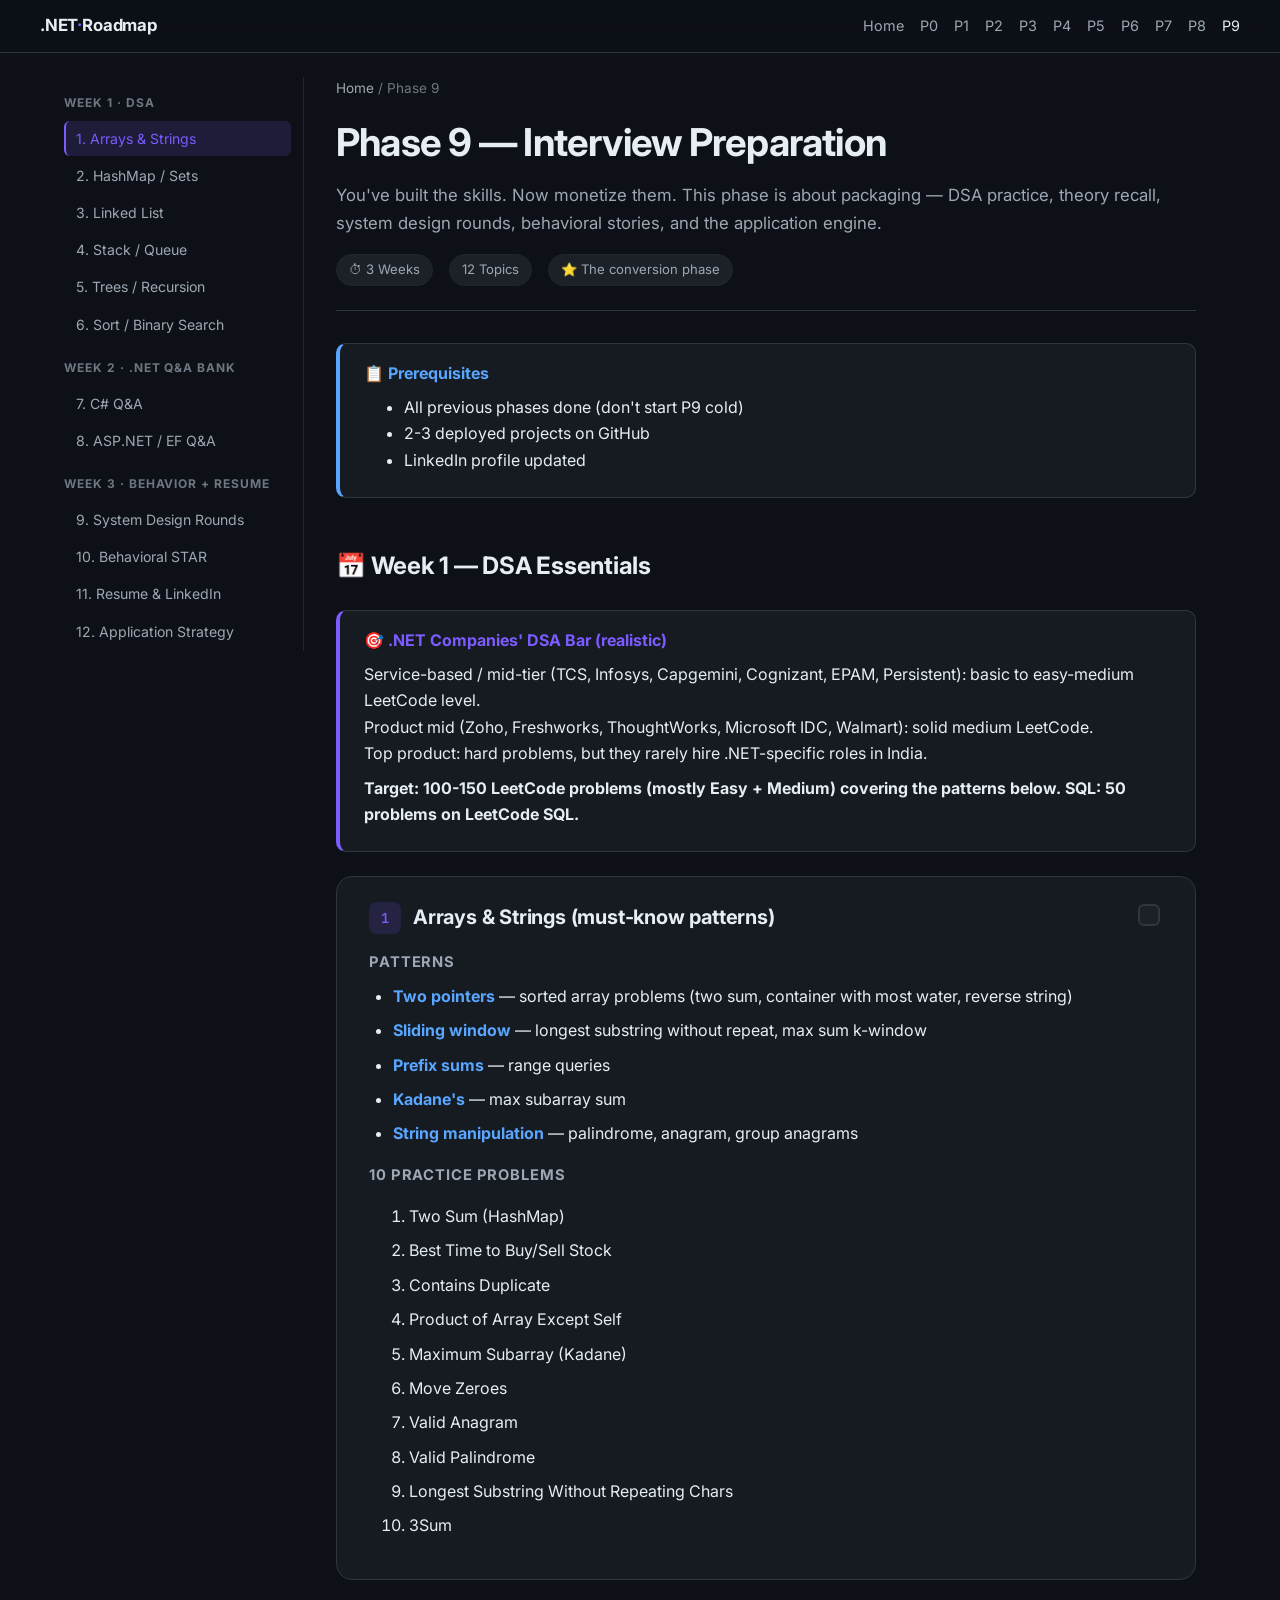
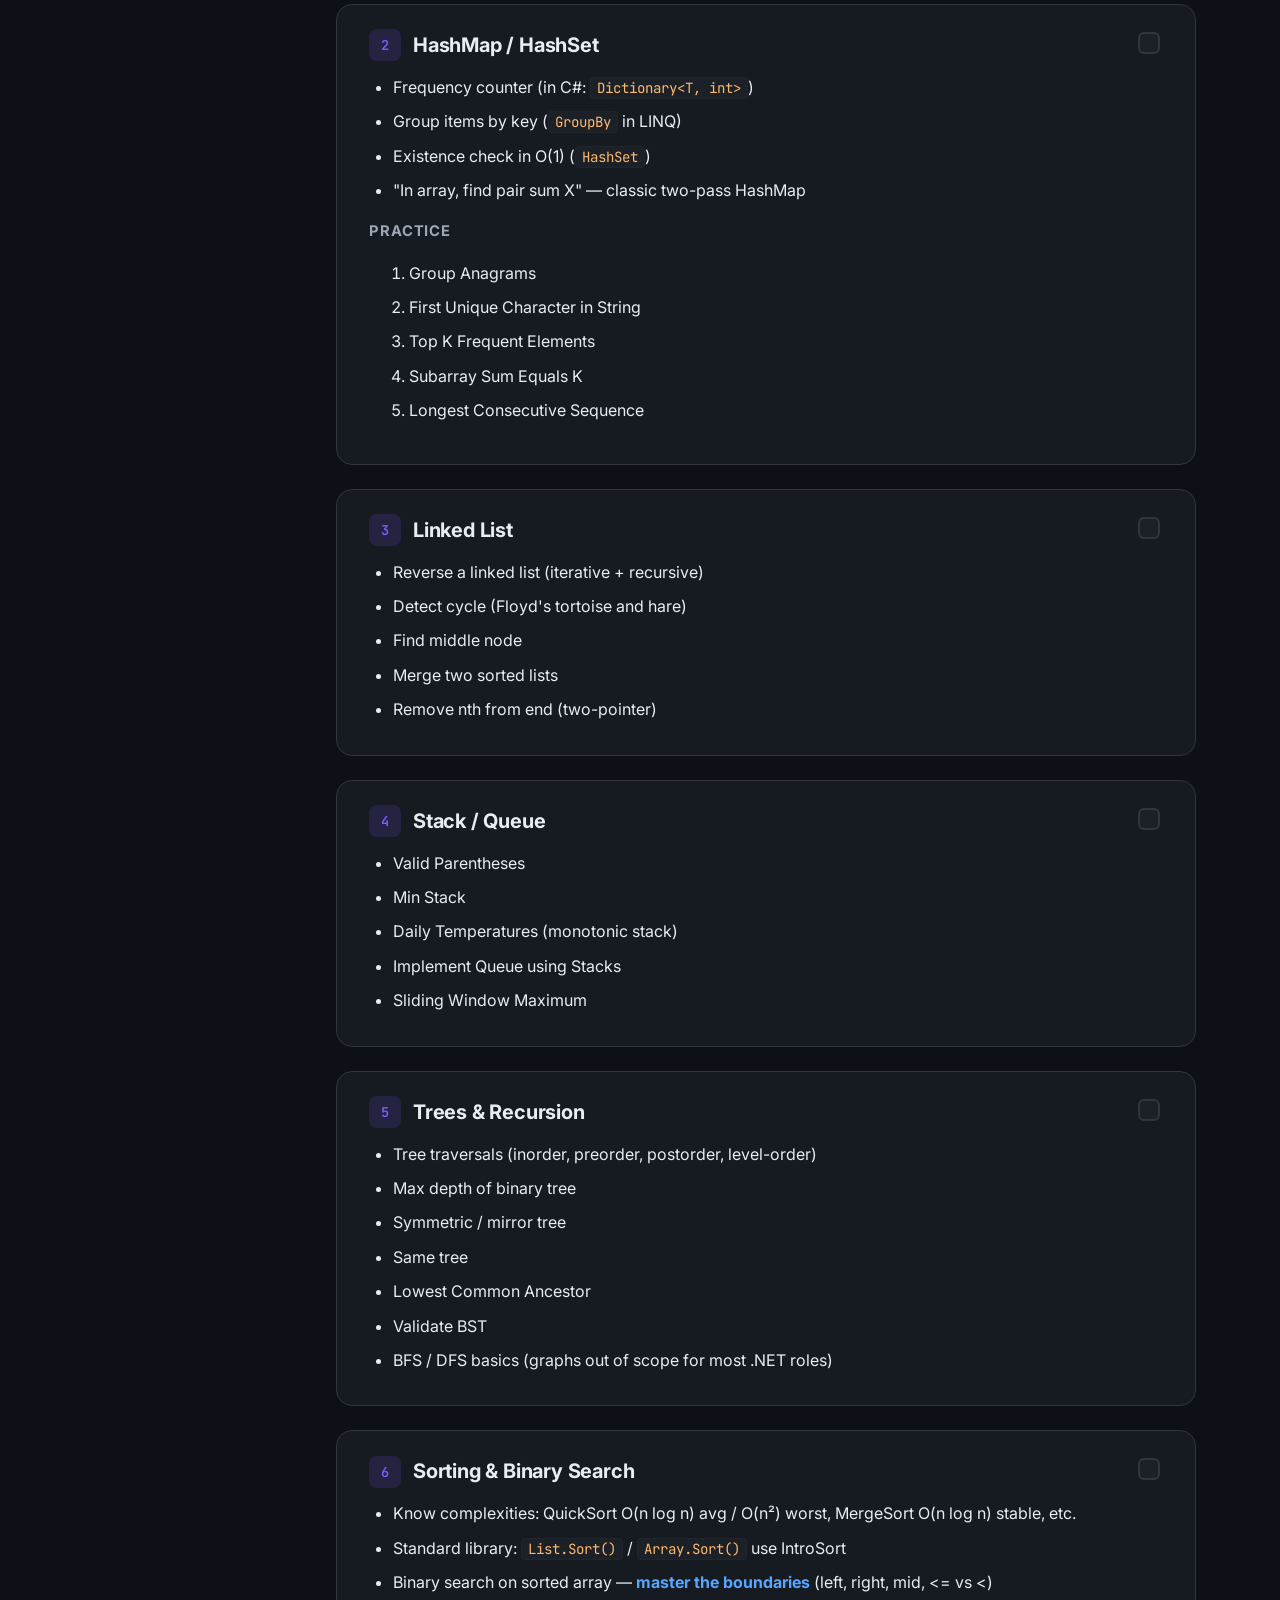
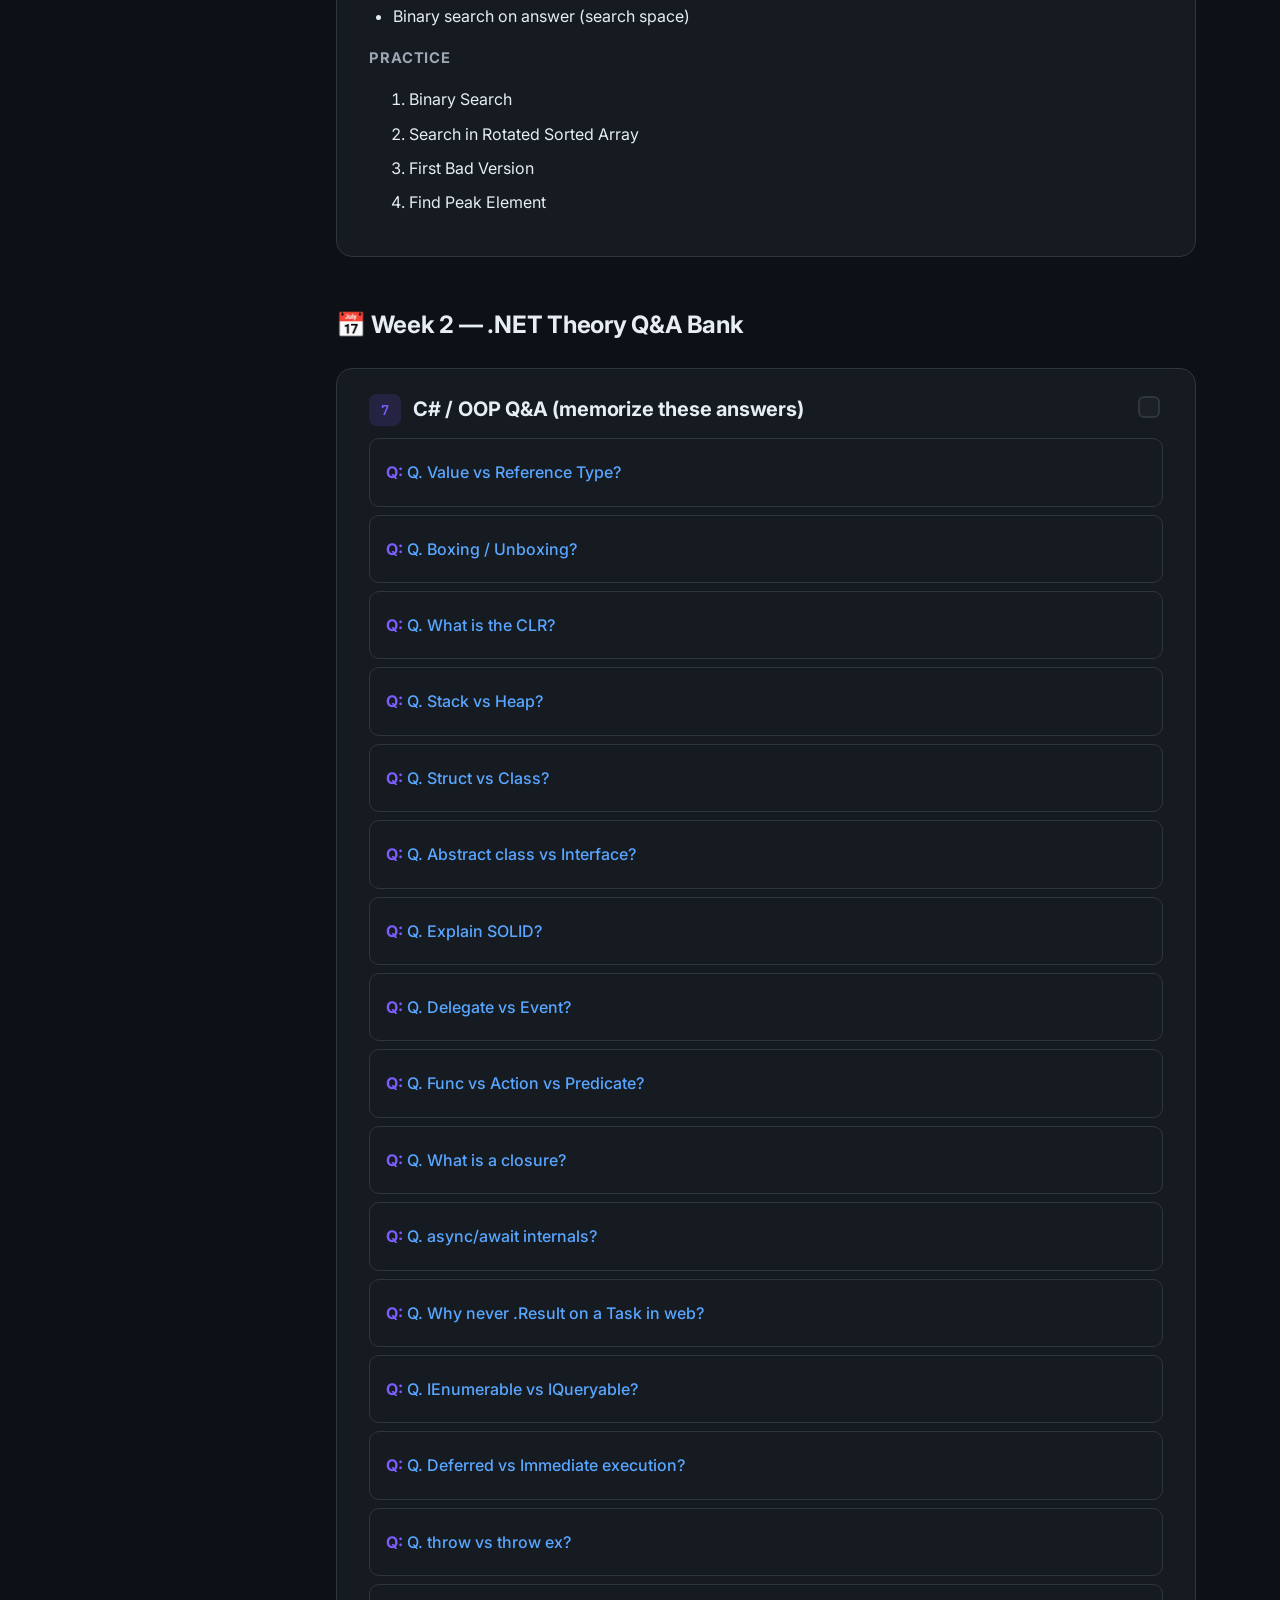
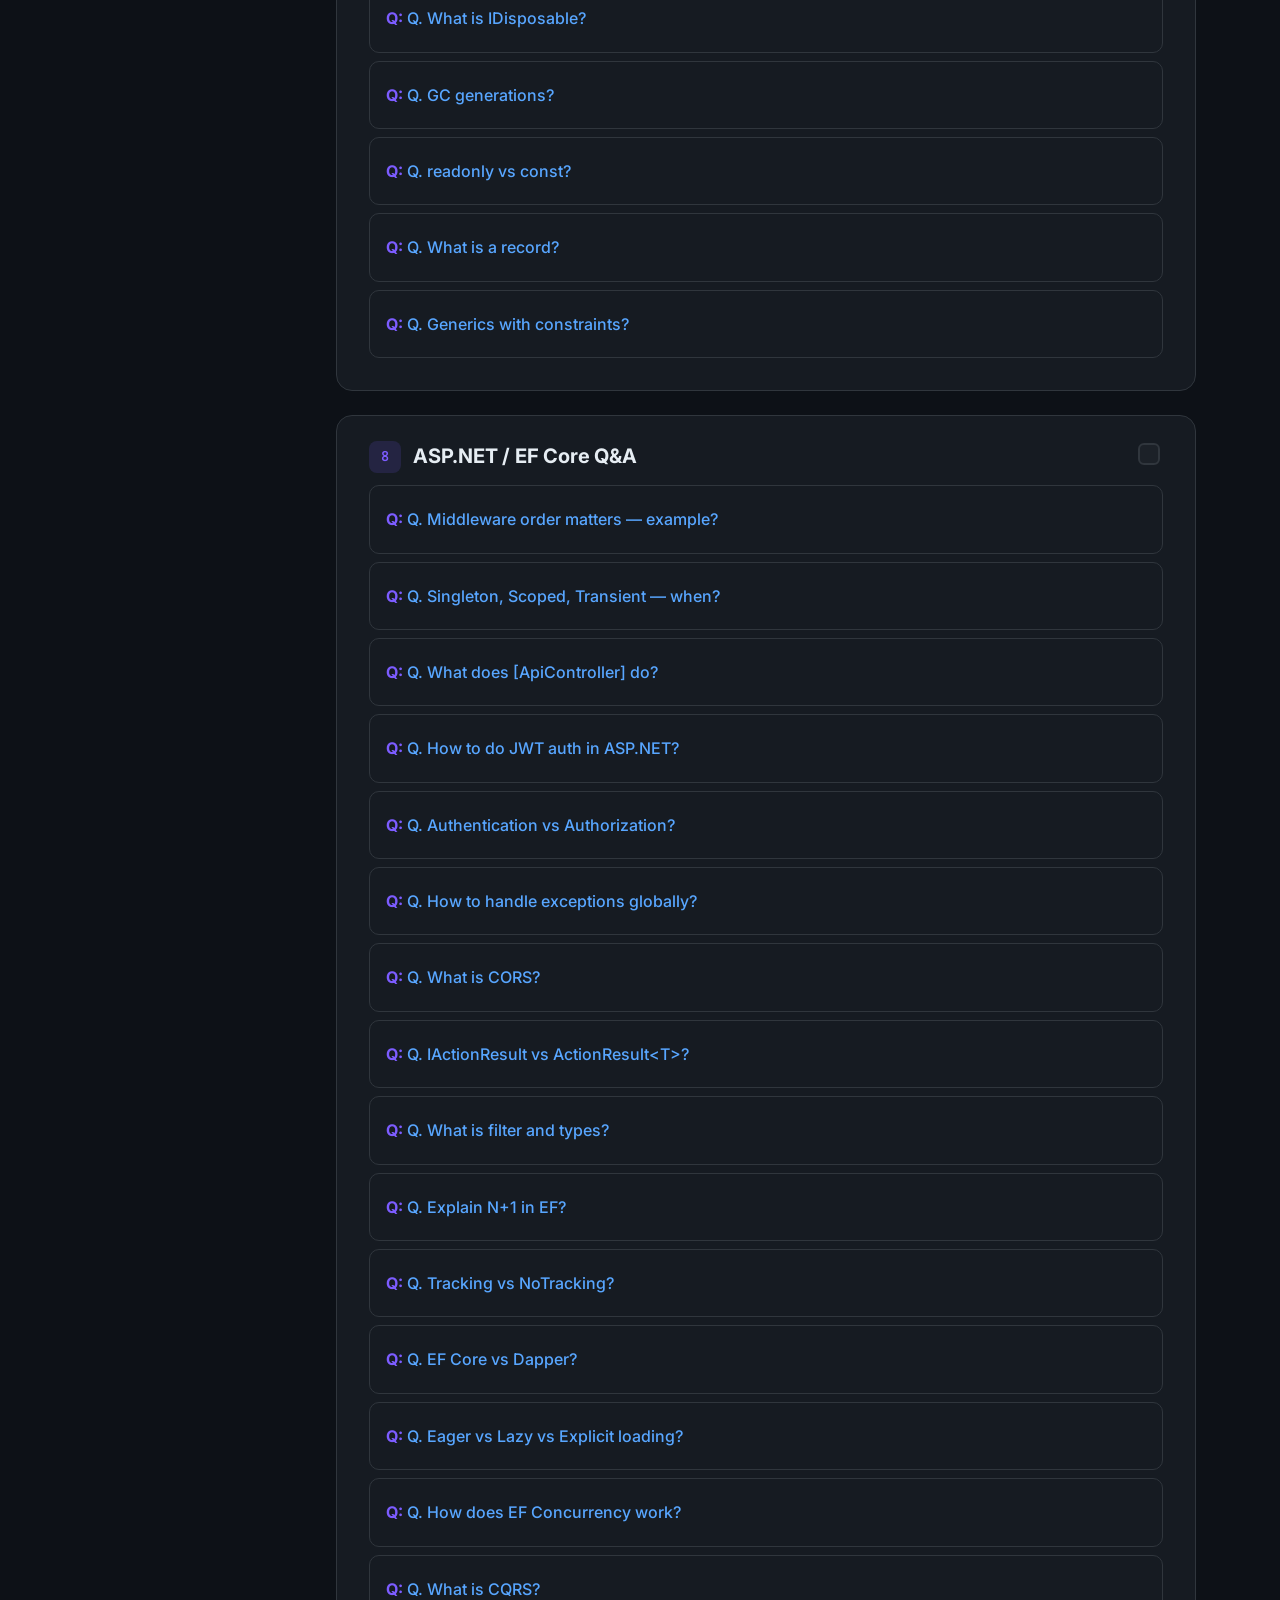
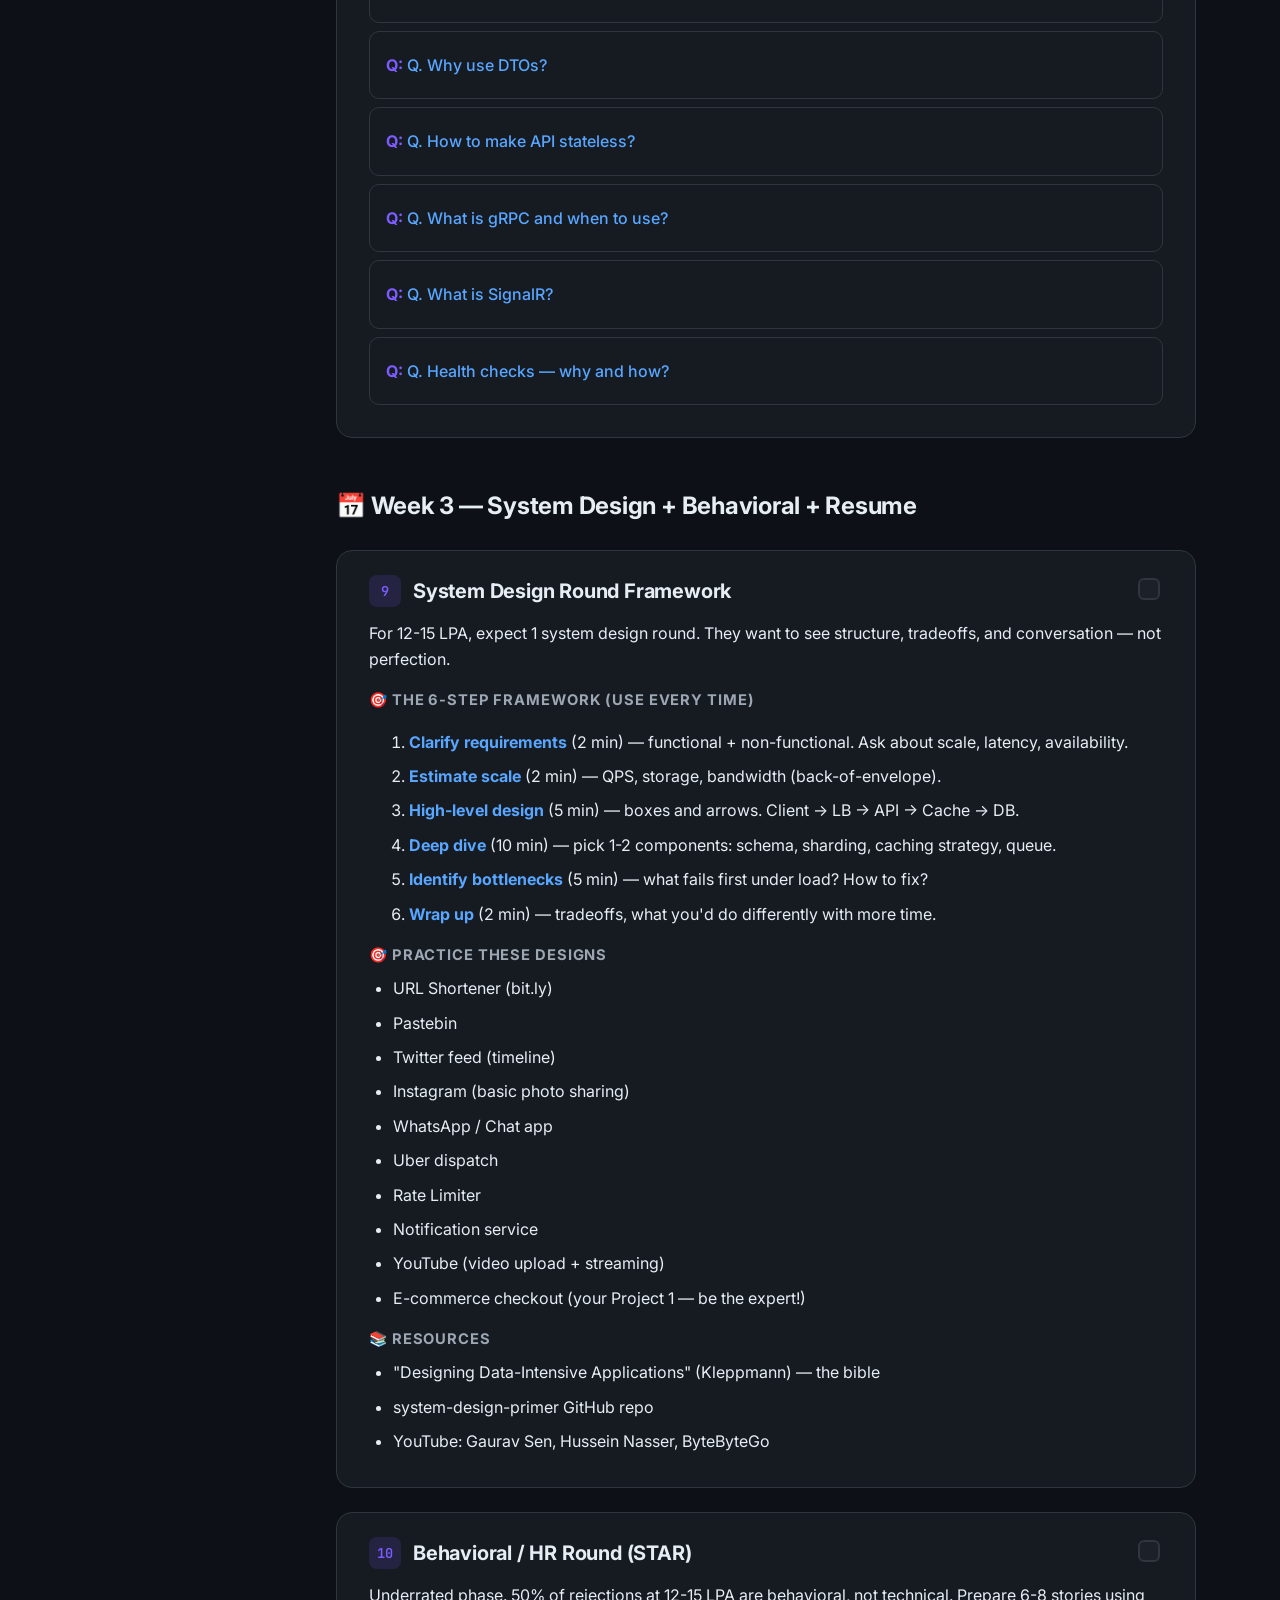
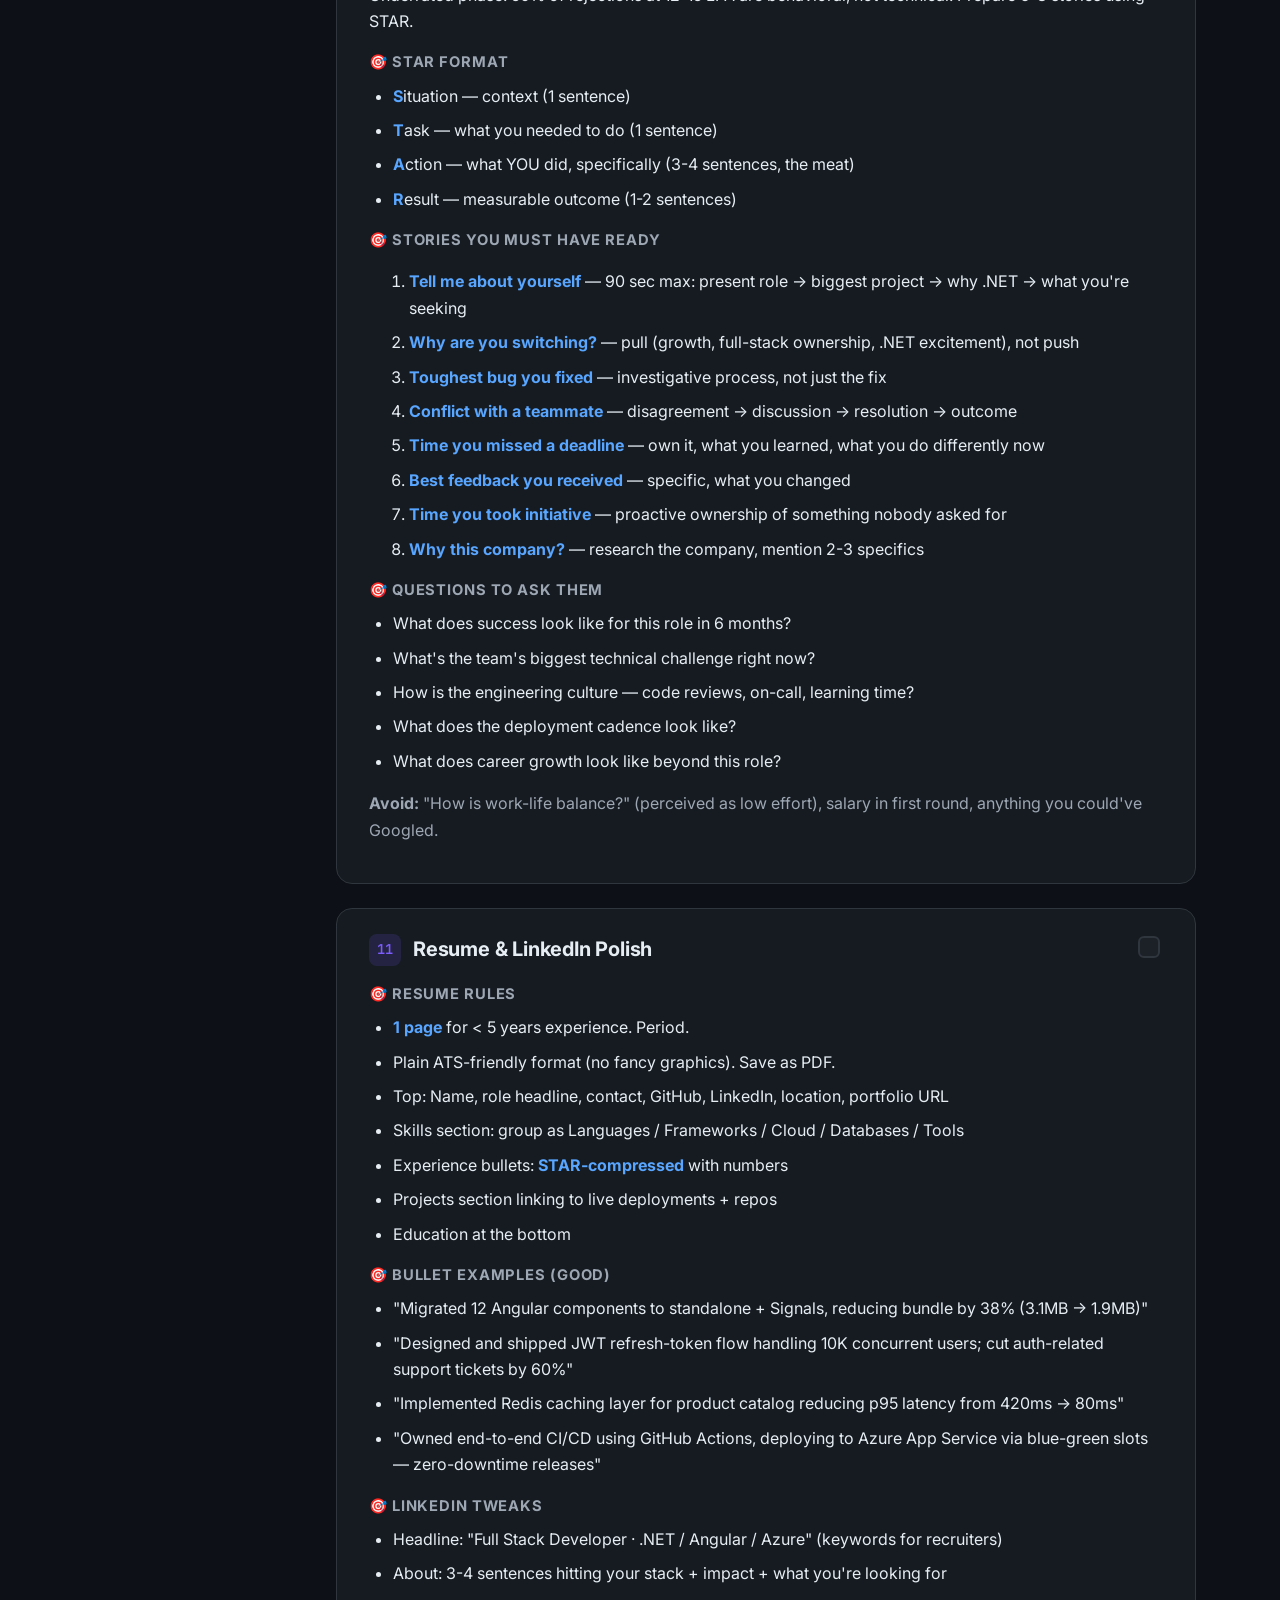
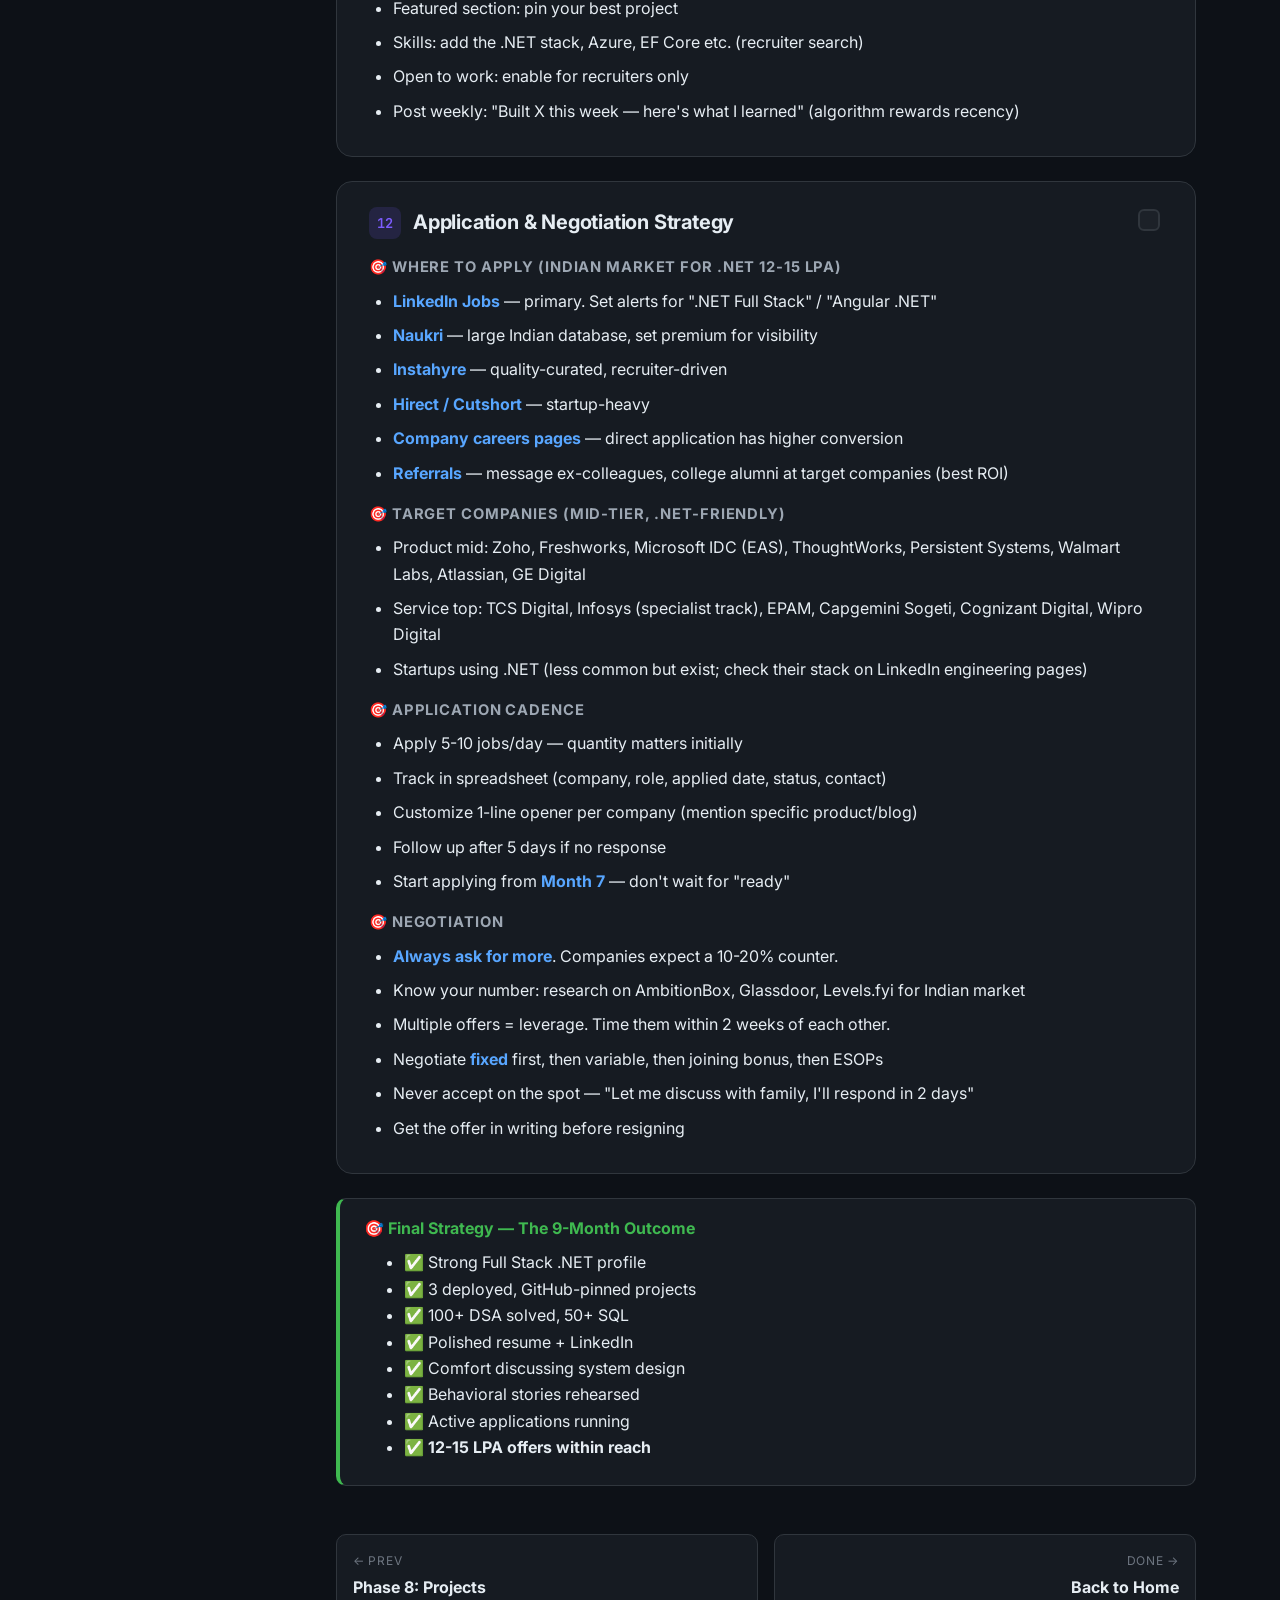
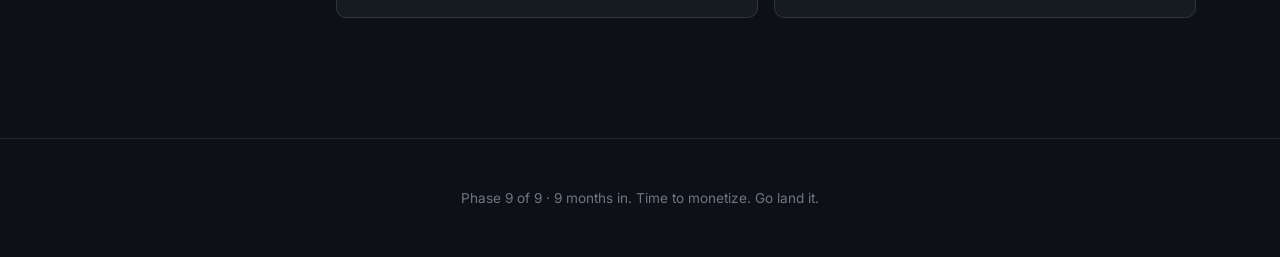
==== commit a6896c6d: "Expand phase-9 interview prep content" ====
--- a/phases/phase-9-interview.html
+++ b/phases/phase-9-interview.html
@@ -195,26 +195,390 @@
       <h3><span class="num">7</span> C# / OOP Q&A (memorize these answers)</h3>
 
       <div class="qa-block">
-        <details><summary>Value vs Reference Type</summary><p>Value types like <code>int</code>, <code>double</code>, <code>bool</code>, <code>struct</code>, and <code>DateTime</code> hold the actual data inside the variable, usually on the stack. When you assign or pass them, you get a copy — changes in one place don't affect the other. Reference types like <code>class</code>, <code>string</code>, and arrays hold a pointer to data on the managed heap. When you assign or pass them, both names point to the same object — a change is visible everywhere. The interesting twist is that <code>string</code> is a reference type but it behaves like a value because strings are immutable. The interview bonus point is <strong>boxing</strong>: when a value type gets stored in an <code>object</code> variable, the runtime wraps it on the heap, which is slow. So always use generic collections like <code>List&lt;int&gt;</code> instead of non-generic <code>ArrayList</code> to avoid boxing in hot paths.</p></details>
-        <details><summary>Boxing / Unboxing</summary><p>Boxing happens when you take a value type (like an <code>int</code>) and store it in a reference type variable like <code>object</code>. The runtime allocates a new object on the heap and copies the int into it — slow because of the heap allocation and the work it creates for the garbage collector. Unboxing is the reverse — extracting the value back out, which involves a type check and another copy. The most common place this used to happen was old non-generic collections like <code>ArrayList</code> that store everything as <code>object</code> — every primitive added gets boxed. The fix is generics: <code>List&lt;int&gt;</code> stores ints natively with zero boxing. In a normal piece of code you won't notice the cost, but in tight loops running millions of iterations, boxing kills performance and triggers extra GC pressure. Modern .NET code rarely sees boxing thanks to generics, but it's a popular interview question.</p></details>
-        <details><summary>What is the CLR?</summary><p>The CLR (Common Language Runtime) is the engine that actually runs .NET code. Your C# code first compiles to IL — Intermediate Language — not directly to machine code. At runtime, the CLR's JIT (Just-In-Time) compiler translates IL into native machine code just before each method runs. The CLR also takes care of three important things you don't have to manage: garbage collection (it cleans up unused memory automatically), exception handling (it manages the throw/catch flow), and security (it enforces what code is allowed to do). Because the CLR handles all this, C# developers focus on business logic instead of memory management. Other languages like F# and VB.NET also compile to IL and run on the same CLR — that's how they all interoperate. The bonus point: the CLR enables features like reflection, generics, async/await, and modern garbage collection.</p></details>
-        <details><summary>Stack vs Heap?</summary><p>The stack and heap are two different memory areas your .NET app uses. The <strong>stack</strong> is per-thread, fast, and managed automatically. It holds value types (when they're local variables), method call frames (parameters, return addresses), and reference variables themselves (the pointer, not the data they point to). When a method returns, its stack frame is wiped instantly. The <strong>heap</strong> is shared across threads and managed by the garbage collector. It holds reference types — every <code>new ClassName()</code> allocates here. Heap allocation is slower than stack because it involves finding free space and bookkeeping. The GC periodically scans for objects with no references and reclaims that memory. As a developer you don't manually manage either, but understanding this helps you reason about performance — for example, why creating millions of small classes pressures the GC, while structs (value types) avoid heap allocation entirely.</p></details>
-        <details><summary>What's a struct vs a class?</summary><p>Both are user-defined types that hold data and methods, but they have very different behavior. A <strong>class</strong> is a reference type — it lives on the heap, supports inheritance, can be null, and is copied by reference (both names point to the same object). A <strong>struct</strong> is a value type — it lives on the stack (when local) or inline inside its containing object, does NOT support inheritance (it's implicitly sealed), can implement interfaces, and is copied by value. Use a struct only for small, immutable, value-like data — examples are <code>Point(x, y)</code>, <code>Money(amount, currency)</code>, or coordinates. The .NET BCL uses structs for things like <code>int</code>, <code>DateTime</code>, <code>TimeSpan</code>, <code>Guid</code>. The rules of thumb: keep struct size under 16 bytes, prefer immutability (use <code>readonly struct</code>), and don't use them for anything with reference semantics. C# 10 added the ability for structs to have parameterless constructors. For 99% of business code, you should use class.</p></details>
-        <details><summary>Abstract class vs Interface</summary><p>Both are ways to define a contract that other classes must follow, but they have different roles. An <strong>interface</strong> is pure capability — it says "this type can do X". It contains method/property signatures with no implementation (since C# 8, it can have default implementations though). A class can implement many interfaces. Examples: <code>IDisposable</code> for things that can be disposed, <code>IEnumerable</code> for things you can loop over. An <strong>abstract class</strong> is a partly-built parent class — it can have fields, properties, real constructors, and some method implementations, but it forces children to fill in the abstract members. A class can only inherit from one abstract class. The simple rule: use an interface when you only need a contract; use an abstract class when you also need shared state or shared code that all children inherit. Modern .NET tends to prefer interfaces with default implementations because they're more flexible and align with the Dependency Inversion principle.</p></details>
-        <details><summary>SOLID</summary><p>SOLID is five design rules that make code easier to maintain and test. <strong>S — Single Responsibility:</strong> a class should have one reason to change. If a class handles user storage AND email sending AND logging, split it into three. <strong>O — Open/Closed:</strong> code should be open for extension but closed for modification. Add new behavior through inheritance or composition rather than editing existing working code. <strong>L — Liskov Substitution:</strong> subclasses must work everywhere their parent type is used without breaking expectations. Don't make a Penguin that crashes when you call Fly() — that violates the contract. <strong>I — Interface Segregation:</strong> many small focused interfaces beat one giant interface. A class should not be forced to implement methods it doesn't need. <strong>D — Dependency Inversion:</strong> depend on abstractions (interfaces), not concrete classes. This is exactly why .NET dependency injection exists — controllers depend on <code>IUserService</code>, not on <code>UserService</code> directly, so you can swap implementations and unit-test with mocks.</p></details>
-        <details><summary>Delegate vs Event</summary><p>A <strong>delegate</strong> is a type-safe function pointer in C#. You define a delegate type that says "any method matching this signature", then create a variable that holds a method reference and invoke it like a function. Delegates are the basis for callbacks, LINQ, and async patterns. The built-in delegates <code>Action</code>, <code>Func</code>, and <code>Predicate</code> cover most cases. An <strong>event</strong> is a delegate wrapped with extra safety — only the declaring class can <em>invoke</em> the event, while outside code can only <em>subscribe</em> with <code>+=</code> or <em>unsubscribe</em> with <code>-=</code>. This enforces the publisher-subscriber (observer) pattern at the language level. So if class A exposes an OnOrderPlaced event, only A can fire it; other classes can listen but cannot accidentally trigger it. The classic bug with events is forgetting to unsubscribe, which keeps the subscriber alive in memory — a memory leak.</p></details>
-        <details><summary>Func vs Action vs Predicate</summary><p>These are the three built-in generic delegate types you'll see everywhere in .NET — they cover almost every callback need. <strong>Action</strong> is for methods that return void: <code>Action</code> takes no arguments, <code>Action&lt;int&gt;</code> takes one int, up to 16 type parameters. <strong>Func</strong> is for methods that return a value — the LAST type parameter is always the return type: <code>Func&lt;int&gt;</code> returns an int with no args, <code>Func&lt;int, int, bool&gt;</code> takes two ints and returns a bool. <strong>Predicate&lt;T&gt;</strong> is a shortcut for <code>Func&lt;T, bool&gt;</code> — used in methods like <code>List&lt;T&gt;.Find</code> and <code>List&lt;T&gt;.RemoveAll</code>. Knowing these saves you from defining custom delegate types most of the time. Example: <code>list.Where(x =&gt; x &gt; 5)</code> — that lambda is implicitly a <code>Func&lt;int, bool&gt;</code>.</p></details>
-        <details><summary>What's a closure?</summary><p>A closure happens when a lambda or anonymous method captures a variable from the surrounding scope. The lambda then "carries" access to that variable even after the original method has returned. Captures are by REFERENCE, not by value — the lambda sees the current value of the variable, not the value at capture time. The classic bug is in loops: <code>for (int i = 0; i &lt; 5; i++) actions.Add(() =&gt; Console.WriteLine(i));</code> — every lambda captures the SAME <code>i</code>, so when you invoke them all, they all print 5 (the value when the loop ended). The fix is to copy the loop variable into a local: <code>var local = i;</code> inside the loop, then capture <code>local</code>. Modern <code>foreach</code> in C# 5+ has its own scoped variable per iteration, so this trap mostly happens with <code>for</code>. Closures are powerful for callbacks and LINQ but be aware they keep referenced objects alive longer than expected.</p></details>
-        <details><summary>async/await internals</summary><p>Async/await is C#'s way to write asynchronous code that reads like synchronous code. You mark a method <code>async</code> and put <code>await</code> in front of any operation returning a <code>Task</code>. A Task represents work that will finish later. Under the hood, the compiler rewrites your async method into a hidden <strong>state machine</strong> class. Each <code>await</code> becomes a checkpoint — the method pauses, captures its local state, and returns. The thread is released back to the thread pool. When the awaited Task completes, a continuation runs that restores state and resumes from the next line. This is why async scales so well — ASP.NET Core can serve thousands of concurrent users with very few threads, because no thread sits blocked waiting for I/O. The most important rule is "async all the way" — once a method is async, every caller above should also be async and await it. Calling <code>.Result</code> blocks the thread and can deadlock.</p></details>
-        <details><summary>Why never .Result on a Task in web?</summary><p>Calling <code>.Result</code> or <code>.Wait()</code> on a Task in web code can cause a deadlock — and even when it doesn't deadlock, it kills your scalability by blocking a thread. Here's why deadlock happens: in classic ASP.NET, every request runs in a synchronization context that allows only one thread at a time. When you call <code>.Result</code>, the thread blocks waiting for the Task to complete. Inside the Task, the awaited continuation needs to come back to that same context to finish — but you've blocked the only available thread, so the continuation can never run. Both wait forever. Even in ASP.NET Core where the sync context issue is less severe, blocking on <code>.Result</code> wastes a thread that could serve another request — under load, your thread pool runs out and everything slows down. The fix is "async all the way" — make the calling method async too and use <code>await</code> instead. The pattern only takes one async method to ripple all the way up.</p></details>
-        <details><summary>IEnumerable vs IQueryable</summary><p>This is one of the most asked LINQ interview questions. <code>IEnumerable&lt;T&gt;</code> represents a sequence that lives in memory — operations on it run inside your application's process using LINQ to Objects. <code>IQueryable&lt;T&gt;</code> represents a query that builds an expression tree, which a provider (like Entity Framework) translates into the target language, usually SQL. The huge practical difference is where filtering happens. <code>db.Products.Where(p =&gt; p.Price &gt; 100).ToList()</code> with EF translates to a SQL WHERE clause and only matching rows return — fast. But <code>db.Products.ToList().Where(p =&gt; p.Price &gt; 100)</code> pulls EVERY product into memory then filters in C# — slow on big tables. The rule: stay on IQueryable as long as possible (Where, Select, OrderBy, Take, Skip), then call <code>.ToList()</code> at the very end. Calling <code>.AsEnumerable()</code> too early has the same trap.</p></details>
-        <details><summary>Deferred vs Immediate execution</summary><p>LINQ operators come in two flavors. <strong>Deferred</strong> operators like <code>Where</code>, <code>Select</code>, <code>OrderBy</code>, and <code>Take</code> don't actually run when you call them — they just build up the query. The query executes only when you start enumerating it, like in a <code>foreach</code> loop or by calling a terminal operator. <strong>Immediate</strong> operators force the query to run right away and return a concrete result. Examples: <code>ToList</code>, <code>ToArray</code>, <code>ToDictionary</code>, <code>Count</code>, <code>Sum</code>, <code>First</code>, <code>Single</code>, <code>Any</code>. The big trap with deferred execution: if you re-enumerate the same query, it runs again — calling the database again, fetching all data again. If you'll iterate twice, materialize first with <code>.ToList()</code> to cache the results. Also be careful about closures inside deferred queries — they capture variables by reference, so changing the variable later changes the query result.</p></details>
-        <details><summary>throw vs throw ex</summary><p>This looks tiny but is a popular interview trick question. <code>throw;</code> with no name re-throws the current exception while keeping the original stack trace intact — your logs still show where the error really happened. <code>throw ex;</code> re-throws but RESETS the stack trace, making it look like the error started at the line where you wrote <code>throw ex;</code>. This hides the real source of the bug and makes debugging painful. So in 99% of cases, when you catch an exception and want to bubble it up, write a bare <code>throw;</code>. The only legitimate case for <code>throw ex;</code> is when you intentionally want to discard context, which is almost never. If you want to wrap the exception in a new one, use <code>throw new MyException("message", ex);</code> — passing the original as inner exception preserves the chain. Quick interview answer: "Always use <code>throw;</code> alone. <code>throw ex;</code> destroys the stack trace and is almost always a bug."</p></details>
-        <details><summary>What is IDisposable?</summary><p><code>IDisposable</code> is an interface with one method, <code>Dispose()</code>, that lets your class clean up resources deterministically — right when you're done with it, not whenever the garbage collector feels like running. This matters for resources the GC doesn't manage well: file handles, database connections, network sockets, lock handles. If you don't release them quickly, you can hit limits like the database connection pool maximum and your app stops working. The easiest way to use IDisposable correctly is the <code>using</code> statement: <code>using var stream = File.OpenRead(path);</code>. The compiler generates code that calls <code>Dispose()</code> automatically when the variable goes out of scope, even if an exception is thrown — much cleaner than try/finally. You should implement IDisposable yourself whenever your class wraps an unmanaged resource or holds another IDisposable. Modern .NET also has <code>IAsyncDisposable</code> with <code>DisposeAsync()</code> for async cleanup, used with <code>await using</code>.</p></details>
-        <details><summary>GC generations?</summary><p>The .NET garbage collector groups heap objects by age into three generations to make cleanup efficient. <strong>Gen 0</strong> holds new objects you just created. <strong>Gen 1</strong> holds objects that survived one GC cleanup. <strong>Gen 2</strong> holds long-lived objects like static caches or singletons that survived many cleanups. The reason for this design is that most objects die young — they get created, used briefly, and become garbage quickly. So the GC scans Gen 0 very often, but Gen 0 is small so it's quick. Gen 1 is scanned less often, and Gen 2 is scanned rarely because it's the largest set and most expensive to clean. There's also a special area called the <strong>Large Object Heap (LOH)</strong> for objects 85KB or bigger. LOH is treated like Gen 2 and is not compacted by default, so it can fragment over time. As a developer you don't manage this — you just trust the GC. The interview bonus point: never call <code>GC.Collect()</code> manually in production, it interferes with the GC's tuning.</p></details>
-        <details><summary>readonly vs const</summary><p>Both create values that cannot be changed, but they work differently. <code>const</code> is a compile-time constant — its value must be known at compile time, can only be a primitive type or string, and gets baked directly into every assembly that references it. The catch: if you change a <code>const</code> in a library and don't recompile the apps that use it, they keep the old value. <code>readonly</code> is a runtime constant — its value can be set in the field declaration OR in the constructor (so it can be different per instance), and it can be any type including reference types. Once set, the field reference cannot be reassigned. Note that <code>readonly</code> doesn't make the OBJECT immutable — for a List, you still can't reassign the field, but you can still <code>list.Add(x)</code>. Prefer <code>readonly</code> for most cases — safer for library evolution and supports any type. There's also <code>static readonly</code> for class-level constants of complex types. C# 10 added <code>const</code> for interpolated strings.</p></details>
-        <details><summary>What's a record?</summary><p>A <code>record</code> (added in C# 9) is a special kind of class designed for immutable data, with several conveniences built in. The biggest difference from a normal class is <strong>value-based equality</strong> — two records are equal if all their properties are equal, not just if they're the same instance. Other built-in goodies: a <code>ToString()</code> that prints all properties, a deconstructor (so you can do <code>var (id, name) = user;</code>), and a <code>with</code> expression that creates a copy with some properties changed (<code>var modified = user with { Name = "New" }</code>). The syntax is concise — <code>public record User(int Id, string Name);</code> declares a record with two properties in one line. Records default to immutable (init-only properties). They're perfect for DTOs, value objects, and any data-transfer scenarios. There are also <code>record struct</code> (C# 10) for value-type records when you want stack allocation.</p></details>
-        <details><summary>Generics with constraints</summary><p>Generics let you write code that works with any type while keeping compile-time type safety — like <code>List&lt;T&gt;</code> works for List of int, List of string, etc. Sometimes you need to restrict T to types that meet certain rules. That's what <strong>constraints</strong> do, declared with the <code>where</code> keyword. Common constraints: <code>where T : class</code> (must be a reference type), <code>where T : struct</code> (must be a value type), <code>where T : new()</code> (must have a parameterless constructor so you can do <code>new T()</code>), <code>where T : IComparable&lt;T&gt;</code> (must implement that interface), <code>where T : SomeBaseClass</code> (must inherit from that class), and <code>where T : notnull</code>. You can combine multiple: <code>where T : class, IEntity, new()</code>. Constraints unlock methods specific to that type — for example with the IComparable constraint, you can call <code>a.CompareTo(b)</code> inside the generic method. Generics + constraints are the foundation for type-safe libraries like LINQ, EF Core, and the entire collections framework.</p></details>
+        <details><summary>Q. Value vs Reference Type?</summary><div>
+          <p><strong>Value Type:</strong></p>
+          <ul>
+            <li>Hold actual data inside variable</li>
+            <li>Examples: <code>int, double, bool, struct, DateTime</code></li>
+            <li>Stored on stack</li>
+            <li>Copied by value — change in one not affect other</li>
+          </ul>
+          <p><strong>Reference Type:</strong></p>
+          <ul>
+            <li>Hold pointer to data on heap</li>
+            <li>Examples: <code>class, string, array</code></li>
+            <li>Both names point to same object</li>
+            <li>Change visible to all references</li>
+          </ul>
+          <p><strong>Note:</strong> <code>string</code> is reference type but immutable — behave like value.</p>
+          <p><strong>Java parallel:</strong> Same like primitive (int) vs Object — but C# has <code>struct</code>.</p>
+        </div></details>
+
+        <details><summary>Q. Boxing / Unboxing?</summary><div>
+          <p><strong>Boxing:</strong> Put value type (int) in object reference — wrap on heap.</p>
+          <p><strong>Unboxing:</strong> Take value out of object back.</p>
+          <p><strong>Why slow:</strong></p>
+          <ul>
+            <li>Heap allocation cost CPU and memory</li>
+            <li>GC has to clean later</li>
+            <li>Disaster in tight loops with millions iterations</li>
+          </ul>
+          <p><strong>Common Trap:</strong> Old <code>ArrayList</code> store everything as object — every int boxed.</p>
+          <p><strong>Fix:</strong> Use generics — <code>List&lt;int&gt;</code> store ints natively, no boxing.</p>
+          <p><strong>Java parallel:</strong> Same as Java auto-boxing (int → Integer).</p>
+        </div></details>
+
+        <details><summary>Q. What is the CLR?</summary><div>
+          <p><strong>Definition:</strong> CLR = Common Language Runtime. Engine that run .NET code.</p>
+          <p><strong>How it works:</strong></p>
+          <ul>
+            <li>C# compile to IL (Intermediate Language) — not machine code</li>
+            <li>JIT (Just-In-Time) compiler translate IL to machine code at run time</li>
+          </ul>
+          <p><strong>CLR handles:</strong></p>
+          <ul>
+            <li>Garbage Collection (auto clean memory)</li>
+            <li>Exception Handling (throw/catch flow)</li>
+            <li>Security (what code can do)</li>
+          </ul>
+          <p><strong>Other languages:</strong> F#, VB.NET also compile to IL — run on same CLR.</p>
+          <p><strong>Java parallel:</strong> CLR = JVM. IL = Bytecode. Same idea.</p>
+        </div></details>
+
+        <details><summary>Q. Stack vs Heap?</summary><div>
+          <p><strong>Stack:</strong></p>
+          <ul>
+            <li>Per-thread, fast, auto managed</li>
+            <li>Hold value types (local variables)</li>
+            <li>Hold method call frames (parameters, return address)</li>
+            <li>Hold reference variables themselves (pointer, not data)</li>
+            <li>Method return = stack frame wiped instantly</li>
+          </ul>
+          <p><strong>Heap:</strong></p>
+          <ul>
+            <li>Shared across threads, managed by GC</li>
+            <li>Hold reference types — every <code>new</code> allocate here</li>
+            <li>Slower than stack — find free space, bookkeeping</li>
+            <li>GC scan and reclaim memory periodically</li>
+          </ul>
+          <p><strong>Java parallel:</strong> Same Stack vs Heap concept as Java.</p>
+        </div></details>
+
+        <details><summary>Q. Struct vs Class?</summary><div>
+          <p><strong>Class:</strong></p>
+          <ul>
+            <li>Reference type, live on heap</li>
+            <li>Support inheritance</li>
+            <li>Can be null</li>
+            <li>Copy by reference</li>
+          </ul>
+          <p><strong>Struct:</strong></p>
+          <ul>
+            <li>Value type, live on stack</li>
+            <li>NO inheritance (implicitly sealed)</li>
+            <li>Can implement interfaces</li>
+            <li>Copy by value</li>
+          </ul>
+          <p><strong>Use struct for:</strong></p>
+          <ul>
+            <li>Small immutable value-like data: Point(x,y), Money</li>
+            <li>Examples in BCL: int, DateTime, TimeSpan, Guid</li>
+            <li>Keep size under 16 bytes</li>
+          </ul>
+          <p><strong>Java parallel:</strong> Java has no struct. All custom types are class.</p>
+          <p><strong>Note:</strong> For 99% of business code, use class.</p>
+        </div></details>
+
+        <details><summary>Q. Abstract class vs Interface?</summary><div>
+          <p><strong>Interface:</strong></p>
+          <ul>
+            <li>Pure capability — "this type can do X"</li>
+            <li>Method/property signatures, no implementation (mostly)</li>
+            <li>Class can implement MANY interfaces</li>
+            <li>Examples: <code>IDisposable, IEnumerable</code></li>
+          </ul>
+          <p><strong>Abstract Class:</strong></p>
+          <ul>
+            <li>Partly-built parent class</li>
+            <li>Can have fields, properties, constructors, real methods</li>
+            <li>Force children to fill abstract members</li>
+            <li>Class can inherit only ONE</li>
+          </ul>
+          <p><strong>Rule:</strong> Interface for contract. Abstract class for shared code/state.</p>
+          <p><strong>Java parallel:</strong> Same exactly as Java abstract class vs interface.</p>
+        </div></details>
+
+        <details><summary>Q. Explain SOLID?</summary><div>
+          <p><strong>S — Single Responsibility:</strong> One class, one reason to change. Don't combine user storage + email + log.</p>
+          <p><strong>O — Open/Closed:</strong> Open for extension, closed for modification. Add behavior via inheritance, not editing.</p>
+          <p><strong>L — Liskov Substitution:</strong> Child class work where parent expected. Don't make Penguin crash on Fly().</p>
+          <p><strong>I — Interface Segregation:</strong> Many small interfaces beat one big. Don't force class to implement methods it not need.</p>
+          <p><strong>D — Dependency Inversion:</strong> Depend on abstraction (interface), not concrete class. Why .NET DI exists.</p>
+          <p><strong>Java parallel:</strong> Same SOLID rules apply in Java also.</p>
+        </div></details>
+
+        <details><summary>Q. Delegate vs Event?</summary><div>
+          <p><strong>Delegate:</strong></p>
+          <ul>
+            <li>Type-safe function pointer</li>
+            <li>Hold method reference</li>
+            <li>Invoke like function</li>
+            <li>Built-in: <code>Action, Func, Predicate</code></li>
+          </ul>
+          <p><strong>Event:</strong></p>
+          <ul>
+            <li>Delegate with extra safety</li>
+            <li>Only declaring class can INVOKE</li>
+            <li>Outside code can only SUBSCRIBE (<code>+=</code>) or UNSUBSCRIBE (<code>-=</code>)</li>
+            <li>Enforce publisher-subscriber pattern</li>
+          </ul>
+          <p><strong>Common Bug:</strong> Forget to unsubscribe — subscriber stay in memory (leak).</p>
+          <p><strong>Java parallel:</strong> Like Observer pattern interface (PropertyChangeListener).</p>
+        </div></details>
+
+        <details><summary>Q. Func vs Action vs Predicate?</summary><div>
+          <p><strong>Action:</strong></p>
+          <ul>
+            <li>Method that return void</li>
+            <li><code>Action</code> = no args</li>
+            <li><code>Action&lt;int&gt;</code> = one int</li>
+            <li>Up to 16 type params</li>
+          </ul>
+          <p><strong>Func:</strong></p>
+          <ul>
+            <li>Method that return value</li>
+            <li>LAST type param = return type</li>
+            <li><code>Func&lt;int&gt;</code> = no args, return int</li>
+            <li><code>Func&lt;int, int, bool&gt;</code> = 2 ints, return bool</li>
+          </ul>
+          <p><strong>Predicate&lt;T&gt;:</strong></p>
+          <ul>
+            <li>Shortcut for <code>Func&lt;T, bool&gt;</code></li>
+            <li>Used in <code>List&lt;T&gt;.Find</code>, <code>List&lt;T&gt;.RemoveAll</code></li>
+          </ul>
+          <p><strong>Example:</strong> <code>list.Where(x =&gt; x &gt; 5)</code> — lambda is <code>Func&lt;int, bool&gt;</code>.</p>
+        </div></details>
+
+        <details><summary>Q. What is a closure?</summary><div>
+          <p><strong>Definition:</strong></p>
+          <ul>
+            <li>Lambda capture variable from outer scope</li>
+            <li>Lambda carry access even after method return</li>
+          </ul>
+          <p><strong>Important:</strong> Captures by REFERENCE, not by value.</p>
+          <p><strong>Classic Bug in for loop:</strong></p>
+          <pre><code>for (int i = 0; i &lt; 5; i++)
+    actions.Add(() =&gt; Console.WriteLine(i));
+// All print 5 (final value of i)</code></pre>
+          <p><strong>Fix:</strong> Copy loop variable to local:</p>
+          <pre><code>for (int i = 0; i &lt; 5; i++) {
+    var local = i;
+    actions.Add(() =&gt; Console.WriteLine(local));
+}</code></pre>
+          <p><strong>Java parallel:</strong> Same lambda capture issue in Java (variable must be effectively final).</p>
+        </div></details>
+
+        <details><summary>Q. async/await internals?</summary><div>
+          <p><strong>Definition:</strong> Way to write async code that look sync.</p>
+          <p><strong>Keywords:</strong></p>
+          <ul>
+            <li><code>async</code> mark method as async</li>
+            <li><code>await</code> pause until Task complete</li>
+          </ul>
+          <p><strong>Under the Hood:</strong></p>
+          <ul>
+            <li>Compiler rewrite method as state machine class</li>
+            <li>Each <code>await</code> = checkpoint</li>
+            <li>Method pause, capture local state, return</li>
+            <li>Thread released back to thread pool</li>
+            <li>When Task complete — continuation restore state and resume</li>
+          </ul>
+          <p><strong>Why Important:</strong></p>
+          <ul>
+            <li>ASP.NET Core serve thousands users with few threads</li>
+            <li>No thread blocked waiting for I/O</li>
+          </ul>
+          <p><strong>Rule:</strong> "async all the way" — caller must also be async.</p>
+          <p><strong>Java parallel:</strong> Like CompletableFuture but cleaner syntax.</p>
+        </div></details>
+
+        <details><summary>Q. Why never .Result on a Task in web?</summary><div>
+          <p><strong>Problem:</strong> Cause deadlock OR kill scalability.</p>
+          <p><strong>Why Deadlock:</strong></p>
+          <ul>
+            <li>In classic ASP.NET, request run in sync context (one thread at time)</li>
+            <li><code>.Result</code> block thread waiting for Task</li>
+            <li>Task continuation need same context to finish</li>
+            <li>You blocked the only thread — both wait forever</li>
+          </ul>
+          <p><strong>Even in ASP.NET Core:</strong></p>
+          <ul>
+            <li>Block thread that could serve another request</li>
+            <li>Under load — thread pool run out</li>
+            <li>Everything slow down</li>
+          </ul>
+          <p><strong>Fix:</strong> "async all the way" — make caller async, use <code>await</code>.</p>
+        </div></details>
+
+        <details><summary>Q. IEnumerable vs IQueryable?</summary><div>
+          <p><strong>IEnumerable&lt;T&gt;:</strong></p>
+          <ul>
+            <li>In-memory sequence</li>
+            <li>Operations run in app process (LINQ to Objects)</li>
+          </ul>
+          <p><strong>IQueryable&lt;T&gt;:</strong></p>
+          <ul>
+            <li>Build expression tree</li>
+            <li>Provider (EF) translate to SQL</li>
+            <li>Filter happen at database</li>
+          </ul>
+          <p><strong>Performance Example:</strong></p>
+          <ul>
+            <li>Good: <code>db.Products.Where(...).ToList()</code> — SQL WHERE</li>
+            <li>Bad: <code>db.Products.ToList().Where(...)</code> — load all rows first</li>
+          </ul>
+          <p><strong>Rule:</strong> Stay on IQueryable as long as possible. Call <code>.ToList()</code> at very end.</p>
+        </div></details>
+
+        <details><summary>Q. Deferred vs Immediate execution?</summary><div>
+          <p><strong>Deferred (build query, not run):</strong></p>
+          <ul>
+            <li>Where, Select, OrderBy, Take</li>
+            <li>Run only on enumeration (foreach, terminal operator)</li>
+          </ul>
+          <p><strong>Immediate (run now):</strong></p>
+          <ul>
+            <li>ToList, ToArray, ToDictionary</li>
+            <li>Count, Sum, First, Single, Any</li>
+          </ul>
+          <p><strong>Big Trap:</strong></p>
+          <ul>
+            <li>Re-enumerate same query = run again (DB hit again)</li>
+            <li>If iterate twice — call <code>.ToList()</code> first to cache</li>
+          </ul>
+          <p><strong>Note:</strong> Closures inside deferred queries capture by reference.</p>
+        </div></details>
+
+        <details><summary>Q. throw vs throw ex?</summary><div>
+          <p><strong>throw;</strong> — re-throw current exception, KEEP original stack trace.</p>
+          <p><strong>throw ex;</strong> — re-throw, RESET stack trace (lose original location).</p>
+          <p><strong>Rule:</strong> Always use bare <code>throw;</code> alone.</p>
+          <p><strong>To Wrap Exception:</strong></p>
+          <pre><code>throw new MyException("message", ex);</code></pre>
+          <ul>
+            <li>Original passed as inner exception — preserve chain</li>
+          </ul>
+          <p><strong>Quick Answer:</strong> "<code>throw ex;</code> destroy stack trace — almost always bug."</p>
+          <p><strong>Java parallel:</strong> Java <code>throw e;</code> always keep stack — no this problem.</p>
+        </div></details>
+
+        <details><summary>Q. What is IDisposable?</summary><div>
+          <p><strong>Definition:</strong></p>
+          <ul>
+            <li>Interface with one method <code>Dispose()</code></li>
+            <li>Clean resources at right time (not wait for GC)</li>
+          </ul>
+          <p><strong>Why need:</strong></p>
+          <ul>
+            <li>For resources GC don't manage well — file handle, DB connection, socket, lock</li>
+            <li>Hit limits (connection pool full) — app stop working</li>
+          </ul>
+          <p><strong>How to Use — using statement:</strong></p>
+          <pre><code>using var stream = File.OpenRead(path);</code></pre>
+          <ul>
+            <li>Auto call Dispose at end of scope</li>
+            <li>Even if exception thrown</li>
+            <li>Cleaner than try/finally</li>
+          </ul>
+          <p><strong>Java parallel:</strong> IDisposable = AutoCloseable. <code>using</code> = try-with-resources.</p>
+          <p><strong>Modern:</strong> <code>IAsyncDisposable</code> with <code>await using</code>.</p>
+        </div></details>
+
+        <details><summary>Q. GC generations?</summary><div>
+          <p><strong>3 Generations:</strong></p>
+          <ul>
+            <li><strong>Gen 0</strong> — new objects (small, scanned often, fast)</li>
+            <li><strong>Gen 1</strong> — survived one GC (medium frequency)</li>
+            <li><strong>Gen 2</strong> — long-lived (static cache, singleton) — scanned rarely (expensive)</li>
+          </ul>
+          <p><strong>Why this design:</strong></p>
+          <ul>
+            <li>Most objects die young</li>
+            <li>Gen 0 small and quick to clean</li>
+            <li>Gen 2 large and slow — clean rarely</li>
+          </ul>
+          <p><strong>LOH (Large Object Heap):</strong></p>
+          <ul>
+            <li>Objects ≥ 85KB</li>
+            <li>Treated like Gen 2</li>
+            <li>Not compacted by default — can fragment</li>
+          </ul>
+          <p><strong>Java parallel:</strong> Gen 0/1 = Young Gen (Eden + Survivor). Gen 2 = Old Gen (Tenured).</p>
+          <p><strong>Note:</strong> Never call <code>GC.Collect()</code> in production.</p>
+        </div></details>
+
+        <details><summary>Q. readonly vs const?</summary><div>
+          <p><strong>const:</strong></p>
+          <ul>
+            <li>Compile-time constant</li>
+            <li>Value must be known at compile time</li>
+            <li>Only primitive type or string</li>
+            <li>Baked into every assembly that reference it</li>
+            <li>Catch: change in library = need recompile users</li>
+          </ul>
+          <p><strong>readonly:</strong></p>
+          <ul>
+            <li>Run-time constant</li>
+            <li>Set in field declaration OR constructor</li>
+            <li>Any type (including reference type)</li>
+            <li>Field reference cannot be reassigned</li>
+          </ul>
+          <p><strong>Note:</strong> <code>readonly</code> not make OBJECT immutable. <code>readonly List</code> — can still <code>list.Add(x)</code>.</p>
+          <p><strong>Java parallel:</strong> <code>const</code> = Java <code>final</code> primitive. <code>readonly</code> = Java <code>final</code> object reference.</p>
+        </div></details>
+
+        <details><summary>Q. What is a record?</summary><div>
+          <p><strong>Definition:</strong></p>
+          <ul>
+            <li>Special class for immutable data (C# 9+)</li>
+            <li>Concise syntax: <code>public record User(int Id, string Name);</code></li>
+          </ul>
+          <p><strong>Built-in features:</strong></p>
+          <ul>
+            <li><strong>Value-based equality</strong> — equal if all properties equal</li>
+            <li>Auto <code>ToString()</code> print all properties</li>
+            <li>Deconstructor: <code>var (id, name) = user;</code></li>
+            <li><code>with</code> expression: <code>var modified = user with { Name = "New" }</code></li>
+            <li>Default immutable (init-only properties)</li>
+          </ul>
+          <p><strong>Use for:</strong></p>
+          <ul>
+            <li>DTOs, value objects, data-transfer scenarios</li>
+          </ul>
+          <p><strong>Note:</strong> <code>record struct</code> (C# 10) for value-type records.</p>
+          <p><strong>Java parallel:</strong> Java 14+ also has <code>record</code> with same idea.</p>
+        </div></details>
+
+        <details><summary>Q. Generics with constraints?</summary><div>
+          <p><strong>Definition:</strong></p>
+          <ul>
+            <li>Generics let code work with any type</li>
+            <li>Constraints restrict T to types that meet rules</li>
+            <li>Use <code>where</code> keyword</li>
+          </ul>
+          <p><strong>Common Constraints:</strong></p>
+          <ul>
+            <li><code>where T : class</code> — must be reference type</li>
+            <li><code>where T : struct</code> — must be value type</li>
+            <li><code>where T : new()</code> — must have parameterless constructor</li>
+            <li><code>where T : IComparable&lt;T&gt;</code> — must implement interface</li>
+            <li><code>where T : SomeBaseClass</code> — must inherit from class</li>
+            <li><code>where T : notnull</code> — non-nullable</li>
+          </ul>
+          <p><strong>Combine multiple:</strong></p>
+          <pre><code>where T : class, IEntity, new()</code></pre>
+          <p><strong>Java parallel:</strong> Java <code>&lt;T extends Comparable&gt;</code> — same idea, different syntax.</p>
+        </div></details>
       </div>
     </section>
 
@@ -223,26 +587,398 @@
       <h3><span class="num">8</span> ASP.NET / EF Core Q&A</h3>
 
       <div class="qa-block">
-        <details><summary>Middleware order matters — example?</summary><p>The middleware pipeline runs in the exact order you call <code>app.UseXxx()</code> in <code>Program.cs</code>, and order is critical because each middleware depends on what previous ones did. The standard correct order is <strong>UseRouting → UseCors → UseAuthentication → UseAuthorization → MapControllers</strong>. <code>UseRouting</code> must come first so that endpoint matching happens — middleware after it knows which endpoint is targeted. <code>UseAuthentication</code> MUST come before <code>UseAuthorization</code> because you need to know WHO the user is (authentication) before you can check WHAT they're allowed to do (authorization). If you flip them, authorization sees no user and rejects everything. Custom middleware like exception handling typically goes near the start (so it catches errors from everything below), while logging can go anywhere. Forgetting <code>UseStaticFiles</code> means your wwwroot files don't serve. Rule: when something doesn't work, check the middleware order first.</p></details>
-        <details><summary>Singleton, Scoped, Transient — when?</summary><p>These are the three service lifetimes in .NET dependency injection. <strong>Singleton</strong> — one instance for the entire app lifetime. Use for stateless services like configuration, in-memory cache, loggers, HttpClient factory. <strong>Scoped</strong> — one instance per HTTP request, reused within that request, then disposed. Use for DbContext (so all parts of one request share the same context and transaction) and request-bound services. <strong>Transient</strong> — a new instance every single time the service is injected, even within the same request. Use for lightweight stateless helpers. The classic interview trap is the <strong>captive dependency bug</strong>: never inject a Scoped service like DbContext into a Singleton, because the Scoped service gets "captured" forever, lives as long as the Singleton, breaks request isolation, and is not thread-safe. .NET has <code>ValidateScopes</code> in development mode to catch this.</p></details>
-        <details><summary>What does [ApiController] do?</summary><p><code>[ApiController]</code> is an attribute on a controller class that turns on several modern Web API conventions automatically. First, <strong>automatic model validation</strong> — if the incoming JSON fails any <code>[Required]</code> or <code>[EmailAddress]</code> check, the framework returns a 400 Bad Request with a clean ProblemDetails JSON before your action even runs. Second, <strong>binding source inference</strong> — for complex types it assumes <code>[FromBody]</code>, for simple types it assumes <code>[FromRoute]</code> or <code>[FromQuery]</code>, so you don't have to write attributes everywhere. Third, errors come back as standard <strong>RFC 7807 ProblemDetails</strong> JSON, the modern industry standard. Fourth, it requires <strong>attribute routing</strong> instead of conventional routing. Together these make controllers cleaner and consistent. Almost every new ASP.NET Core API controller should have <code>[ApiController]</code>.</p></details>
-        <details><summary>How do you do JWT auth in ASP.NET?</summary><p>Setup happens in three steps. First, in <code>Program.cs</code>, register JWT services: <code>builder.Services.AddAuthentication(JwtBearerDefaults.AuthenticationScheme).AddJwtBearer(opts =&gt; { opts.TokenValidationParameters = new() { ValidateIssuer = true, ValidateAudience = true, ValidateLifetime = true, ValidateIssuerSigningKey = true, ValidIssuer = ..., ValidAudience = ..., IssuerSigningKey = new SymmetricSecurityKey(...) }; });</code> and <code>builder.Services.AddAuthorization();</code>. Second, add to the pipeline: <code>app.UseAuthentication(); app.UseAuthorization();</code> in that order, before MapControllers. Third, write a token generation method that creates Claims (sub, email, role), instantiates a <code>JwtSecurityToken</code> with issuer/audience/expiry/signing credentials, and uses <code>JwtSecurityTokenHandler.WriteToken()</code> to produce the string. The login endpoint validates credentials against the DB and returns this token. The client sends it in <code>Authorization: Bearer ...</code> on every request, the middleware validates the signature and populates <code>HttpContext.User</code>. For production, add refresh tokens stored in the DB so you can revoke.</p></details>
-        <details><summary>Difference between Authentication and Authorization?</summary><p>People often confuse these two but they answer different questions. <strong>Authentication</strong> answers "Who are you?" — verifying user identity through credentials, JWT validation, or another mechanism. After authentication, the server knows who the user is and what claims they carry. Failure returns HTTP <strong>401 Unauthorized</strong> (which actually means "not authenticated"). <strong>Authorization</strong> answers "What are you allowed to do?" — checking whether the authenticated user has permission for the requested resource based on roles, policies, or claims. Failure returns HTTP <strong>403 Forbidden</strong>, meaning "we know who you are, but you can't do this". A simple analogy: showing your ID at the office gate is authentication; the system checking whether your ID grants access to the 5th floor is authorization. In .NET, <code>UseAuthentication()</code> middleware handles the first, <code>UseAuthorization()</code> handles the second, and they MUST be called in that order.</p></details>
-        <details><summary>How to handle exceptions globally?</summary><p>The wrong way is to wrap every controller action in try/catch — repetitive and easy to miss. The right way is centralized via middleware. Write a custom <strong>ExceptionHandlingMiddleware</strong> that wraps the call to <code>next()</code> in a try/catch. When any unhandled exception bubbles up, it catches it, logs with full context (request path, user, correlation ID), maps the exception type to an HTTP status code (NotFoundException → 404, ValidationException → 400, anything else → 500), and writes a standardized <strong>ProblemDetails</strong> JSON response (RFC 7807). This gives clients consistent error shapes with title, status, detail. In .NET 8 there's an even cleaner built-in approach: implement <code>IExceptionHandler</code>, register it with <code>AddExceptionHandler&lt;T&gt;()</code>, add <code>app.UseExceptionHandler()</code>, and call <code>builder.Services.AddProblemDetails()</code>. Either way, you get one place to handle errors, consistent responses, and clean controllers.</p></details>
-        <details><summary>What is CORS?</summary><p>CORS stands for Cross-Origin Resource Sharing. It's a browser security mechanism that blocks JavaScript from one origin (domain + port + protocol) from calling APIs on a different origin by default. This protects users from malicious sites making calls to their banking app while they're logged in. You need CORS configuration whenever frontend and backend are on different origins — most commonly Angular at <code>http://localhost:4200</code> calling .NET at <code>http://localhost:5000</code>. To allow this, configure CORS on the SERVER side (because the server is the one trusting the origin). In .NET: <code>AddCors</code> in services with a policy specifying <code>WithOrigins</code>, <code>AllowAnyHeader</code>, <code>AllowAnyMethod</code>, and optionally <code>AllowCredentials</code>; then <code>app.UseCors("PolicyName")</code> in the pipeline before <code>UseAuthentication</code>. Be careful: combining <code>AllowAnyOrigin()</code> with <code>AllowCredentials()</code> is forbidden by the spec — list specific origins when sending cookies or auth.</p></details>
-        <details><summary>Difference between IActionResult and ActionResult&lt;T&gt;?</summary><p>Both are return types for controller actions but serve slightly different needs. <strong><code>IActionResult</code></strong> is the base interface that any action result implements — Ok(), NotFound(), BadRequest(), CreatedAtAction(), etc. It's flexible: you can return any of these. The downside is the return type doesn't tell anyone (Swagger, callers, IDE) what data shape comes back on success. <strong><code>ActionResult&lt;T&gt;</code></strong> is the generic version added in newer .NET. It lets you return either a status code result like <code>NotFound()</code> OR a typed value of T directly with <code>return user;</code>. The advantage is much better Swagger documentation (Swagger sees that on success the response is a User object) and stronger typing for callers. Modern best practice: use <code>ActionResult&lt;T&gt;</code> for actions returning data on success, plain <code>IActionResult</code> for actions returning only status codes (like 204 NoContent on delete). Either way, the Ok/NotFound/etc helpers still work the same.</p></details>
-        <details><summary>What's a filter? Types?</summary><p>Filters are cross-cutting code that runs INSIDE the MVC pipeline, after routing has identified which action to call but around the action execution itself. Different from middleware (which runs in the broader HTTP pipeline). There are five filter types in execution order. <strong>Authorization filters</strong> run first to allow or deny access. <strong>Resource filters</strong> wrap everything else — used for caching or short-circuiting. <strong>Action filters</strong> run before and after the action method. <strong>Exception filters</strong> catch exceptions thrown by actions or other filters. <strong>Result filters</strong> wrap the result execution. Use filters when you need behavior that's specific to controllers (like <code>[ServiceFilter]</code> to log every action call). Use middleware when behavior should apply to all requests including static files. Filters are MVC-aware so they have access to the controller and action context, while middleware just sees raw HttpContext.</p></details>
-        <details><summary>Explain N+1 in EF</summary><p>N+1 is the most common EF performance bug and a guaranteed interview question. It happens when you fetch a list of parent rows with one query, then loop through them accessing a navigation property — which triggers one extra query per parent. So loading 100 orders and accessing <code>order.Customer.Name</code> in a loop runs 1 + 100 = 101 queries. With 50 such requests per second, you slam the DB with 5050 queries. Fix it two ways. First, <strong>eager loading</strong> with <code>.Include()</code>: <code>db.Orders.Include(o =&gt; o.Customer).ToListAsync()</code> generates a JOIN. Second and often best, <strong>projection</strong>: shape your query into a DTO with <code>.Select(o =&gt; new { o.Id, CustomerName = o.Customer.Name })</code> — fetches only the columns you need. Always check generated SQL with <code>.ToQueryString()</code> during development to catch N+1 before it hits production.</p></details>
-        <details><summary>Tracking vs NoTracking</summary><p>EF Core tracks every entity it returns from a query by default, so it can detect changes you make and translate them to UPDATE statements when you call <code>SaveChanges</code>. Change-tracking has costs — extra memory (EF stores a snapshot of every entity) and extra CPU (it compares snapshots to detect changes). For UPDATE scenarios this cost is worth it. But for read-only queries — like a GET endpoint just returning data — tracking is wasted work. The fix is <code>.AsNoTracking()</code>: <code>var products = await db.Products.AsNoTracking().ToListAsync();</code>. This skips the change tracker entirely. Result is typically 20-50% faster and noticeably less memory, especially on large result sets. Rule of thumb: AsNoTracking on every GET / list endpoint, normal tracking when you'll modify and save. You can also set the default globally with <code>UseQueryTrackingBehavior(QueryTrackingBehavior.NoTracking)</code> for read-heavy apps.</p></details>
-        <details><summary>EF Core vs Dapper</summary><p>Both let you talk to a SQL database from .NET, but they sit at different points on the productivity vs raw-speed spectrum. <strong>EF Core</strong> is a full ORM — write LINQ, EF generates SQL, manages change tracking, supports migrations, handles relationships, integrates with the rest of .NET (DI, async). The cost is an abstraction layer that's slightly slower than hand-written SQL. <strong>Dapper</strong> is a "micro-ORM" — a thin layer over ADO.NET that maps SQL results to C# objects. You write SQL yourself: <code>conn.QueryAsync&lt;Product&gt;("SELECT * FROM Products WHERE CategoryId = @cat", new { cat = 5 })</code>. Performance is essentially the same as raw ADO.NET. The decision: EF Core for 80% of CRUD work because productivity matters more than 5% of perf. Dapper for hot read paths (heavy reporting queries, read-mostly endpoints with millions of hits) where every millisecond counts, or for complex SQL that LINQ can't express well. Many serious .NET projects use BOTH — EF for writes and standard CRUD, Dapper for read-optimized queries.</p></details>
-        <details><summary>Eager vs Lazy vs Explicit loading</summary><p>Three EF strategies to fetch related data. <strong>Eager loading</strong> uses <code>.Include()</code> to fetch related data in the same query as the parent — EF generates a JOIN. <code>db.Orders.Include(o =&gt; o.Customer)</code>. This is the default and best choice for most cases — you control exactly what loads. <strong>Lazy loading</strong> loads related data on first access — read <code>order.Customer</code> and EF transparently fires a query at that moment. Requires the <code>Microsoft.EntityFrameworkCore.Proxies</code> package and <code>virtual</code> on navigation properties. The big problem is N+1 — accessing the navigation in a loop triggers one query per iteration. Lazy also breaks JSON serialization (infinite recursion). <strong>Avoid lazy loading in web apps.</strong> <strong>Explicit loading</strong> means manually calling <code>db.Entry(order).Reference(o =&gt; o.Customer).LoadAsync()</code> after the main query. Useful when you sometimes need related data and sometimes don't, but you control the timing. Modern best practice: eager loading with <code>.Include()</code> for full entities, or even better, <code>.Select()</code> projection into DTOs.</p></details>
-        <details><summary>How does EF Concurrency work?</summary><p>EF supports <strong>optimistic concurrency</strong>, which assumes conflicts are rare and detects them at save time instead of locking rows pessimistically. The standard pattern in SQL Server: add a <code>RowVersion</code> column (a byte array marked with <code>[Timestamp]</code>) to your entity. SQL Server auto-increments this column on every UPDATE. When EF generates an UPDATE statement, it includes <code>WHERE Id = @id AND RowVersion = @originalRowVersion</code>. If another user updated the row between your fetch and your save, the rowversion changed, the UPDATE affects 0 rows, and EF throws <code>DbUpdateConcurrencyException</code>. You catch this and decide how to handle: retry the operation, merge the conflict by re-fetching and re-applying, show the user a "this was modified by someone else" message, or pick a winner (last-write-wins). This is much more scalable than pessimistic locking because no DB locks are held while users think. For pessimistic scenarios you'd use raw SQL with <code>SELECT ... FOR UPDATE</code>, but in real .NET apps optimistic is what you want 95% of the time.</p></details>
-        <details><summary>What's CQRS?</summary><p>CQRS stands for Command Query Responsibility Segregation. The core idea is to separate the code (and often the data model) for writes from the code for reads. <strong>Commands</strong> are write operations — CreateOrder, UpdateProduct, DeleteUser. They go through dedicated handler classes containing validation, business rules, calls to repositories. They typically don't return data, just success/failure. <strong>Queries</strong> are read operations — GetOrder, ListProducts. They go through their own handlers reading from optimized projections, often denormalized or pulled from cache. Benefits: reads and writes scale independently and have different complexity profiles. Reads can be denormalized for speed; writes can be richly modeled with full business rules. In .NET, CQRS is usually implemented with the <strong>MediatR</strong> library — your controllers just call <code>mediator.Send(command)</code> and the right handler runs. CQRS doesn't always mean separate databases — it can be just a code pattern. When paired with Event Sourcing, you get truly separate read/write storage.</p></details>
-        <details><summary>Why use DTOs?</summary><p>DTO stands for Data Transfer Object — a separate class representing the shape of data sent over the wire, separate from your DB entity. There are several strong reasons to use them. First, <strong>security</strong> — your User entity might have a PasswordHash field; if you return it directly, that hash leaks. With a DTO you only include safe fields. Second, <strong>over-posting protection</strong> — if your API accepts the User entity directly, a malicious client could send <code>{ "isAdmin": true }</code> and EF would set that property when binding. With a CreateUserDto that only has Email and Password, IsAdmin is invisible. Third, <strong>decoupling</strong> — DB schema can change without breaking API consumers. Fourth, <strong>payload size</strong> — only include fields the client needs, keeping responses small. Use a tool like AutoMapper to map between Entity and DTO without writing tedious property-by-property code. This is one of the easiest "senior-level" practices to adopt and interviewers always notice it.</p></details>
-        <details><summary>How to make API stateless?</summary><p>A stateless API doesn't store any per-user data in its own memory between requests. Every request carries everything needed to process it. The huge benefit: ANY server instance can handle ANY request — they're interchangeable, so horizontal scaling is trivial. To achieve statelessness: use <strong>JWT for authentication</strong> instead of server-side sessions — the token contains user identity and claims. For shared state across requests (like a shopping cart for a logged-in user), use <strong>Redis</strong> or another distributed store, never in-memory dictionaries. Don't store anything in static fields you'd need across requests. Build idempotent operations so they can be safely retried. The result: you can spin up 10 more instances behind a load balancer with zero code changes. If a server crashes, no user state is lost. This is the foundation for cloud-native scaling on Azure App Service, Kubernetes, anywhere.</p></details>
-        <details><summary>What is gRPC and when to use it?</summary><p>gRPC is a high-performance Remote Procedure Call framework built by Google, using HTTP/2 for transport and Protobuf (Protocol Buffers) for serialization instead of JSON. It's strongly-typed end-to-end via .proto schema files that generate matching client and server code. The advantages over REST: significantly faster (binary format, smaller payloads), strongly typed contracts (no JSON guesswork), and built-in support for streaming (server-streaming, client-streaming, bidirectional). The trade-offs: not browser-friendly without a proxy (browsers can't speak HTTP/2 with custom framing easily), harder to debug than JSON over HTTP, requires the .proto file to be shared between client and server. The right use case is <strong>internal microservice-to-microservice communication</strong> within your infrastructure — fast, type-safe, efficient. For public APIs facing browsers and third parties, stick with REST or GraphQL. .NET has excellent gRPC support — <code>Microsoft.AspNetCore.Grpc</code> packages — and many companies use it for backend service meshes.</p></details>
-        <details><summary>SignalR — what is it?</summary><p>SignalR is .NET's real-time communication framework. It abstracts away the transport so your code just calls "broadcast a message to all clients" or "send to a specific user", and SignalR picks the best transport: WebSockets (preferred), Server-Sent Events, or long polling as fallback. Use cases: chat applications, live notifications, real-time dashboards (e.g., live order tracking), collaborative editing, multiplayer games, live sports/stock tickers. On the server, you create a Hub class with methods that clients can invoke and that can call back to clients. On the Angular side, install <code>@microsoft/signalr</code> and create a HubConnection. Authentication integrates with JWT — pass the token via <code>accessTokenFactory</code>. For scaling across multiple servers, use the <strong>Redis backplane</strong> so that a message published from one server reaches clients connected to other servers. SignalR is one of the easiest "wow factor" features to add to a portfolio project for interviews.</p></details>
-        <details><summary>Health checks — why and how?</summary><p>A health check endpoint is a URL like <code>/healthz</code> that reports whether your app is alive and its dependencies are working. The reason: load balancers and orchestrators (like Azure App Service or Kubernetes) periodically ping this endpoint. If it returns failure, they stop routing traffic to that instance, preventing users from hitting a dead server. In .NET, the setup is one line: <code>app.MapHealthChecks("/healthz")</code>. To check more than just "the app is responding", chain in dependency checks: <code>builder.Services.AddHealthChecks().AddDbContextCheck&lt;AppDbContext&gt;().AddRedis(...).AddUrlGroup(new Uri("https://api.payment.com/status"))</code>. This way the endpoint reports unhealthy if DB, Redis, or downstream APIs are down. Best practice: have TWO endpoints — <code>/healthz/live</code> for liveness (is the process alive?) and <code>/healthz/ready</code> for readiness (are dependencies ready to serve traffic?). Liveness failure means restart the pod; readiness failure means stop sending traffic but don't restart.</p></details>
+        <details><summary>Q. Middleware order matters — example?</summary><div>
+          <p><strong>Definition:</strong> Pipeline run in exact order of <code>app.UseXxx()</code> calls.</p>
+          <p><strong>Standard Correct Order:</strong></p>
+          <ol>
+            <li><code>UseRouting</code> — endpoint matching first</li>
+            <li><code>UseCors</code> — CORS check</li>
+            <li><code>UseAuthentication</code> — WHO is user?</li>
+            <li><code>UseAuthorization</code> — WHAT they can do?</li>
+            <li><code>MapControllers</code> — call controller</li>
+          </ol>
+          <p><strong>Critical Rule:</strong></p>
+          <ul>
+            <li><code>UseAuthentication</code> MUST come before <code>UseAuthorization</code></li>
+            <li>Need to know WHO before checking WHAT</li>
+            <li>Flip them = authorization see no user, reject everything</li>
+          </ul>
+          <p><strong>Note:</strong> Custom exception middleware near start. Forget <code>UseStaticFiles</code> = wwwroot files don't serve.</p>
+        </div></details>
+
+        <details><summary>Q. Singleton, Scoped, Transient — when?</summary><div>
+          <p><strong>Compare Table:</strong></p>
+          <table>
+            <thead><tr><th>Lifetime</th><th>Created</th><th>Use For</th></tr></thead>
+            <tbody>
+              <tr><td>Singleton</td><td>Once for app</td><td>Config, cache, logger, HttpClient</td></tr>
+              <tr><td>Scoped</td><td>Once per request</td><td>DbContext, request-bound services</td></tr>
+              <tr><td>Transient</td><td>Every injection</td><td>Lightweight stateless helpers</td></tr>
+            </tbody>
+          </table>
+          <p><strong>Captive Dependency Bug (interview trap):</strong></p>
+          <ul>
+            <li>Don't inject Scoped (DbContext) into Singleton</li>
+            <li>Scoped get captured forever</li>
+            <li>Break request isolation, not thread-safe</li>
+            <li>Use <code>ValidateScopes</code> in dev to catch</li>
+          </ul>
+        </div></details>
+
+        <details><summary>Q. What does [ApiController] do?</summary><div>
+          <p><strong>Definition:</strong> Attribute on controller class — enable modern Web API conventions automatically.</p>
+          <p><strong>Features:</strong></p>
+          <ul>
+            <li><strong>Auto model validation</strong> — invalid JSON return 400 before action run</li>
+            <li><strong>Binding source inference</strong> — complex type = <code>[FromBody]</code>, simple = <code>[FromRoute]</code>/<code>[FromQuery]</code></li>
+            <li><strong>ProblemDetails errors</strong> — RFC 7807 standard JSON</li>
+            <li><strong>Force attribute routing</strong> — no conventional routing</li>
+          </ul>
+          <p><strong>Note:</strong> Almost every new ASP.NET Core API controller should have it.</p>
+        </div></details>
+
+        <details><summary>Q. How to do JWT auth in ASP.NET?</summary><div>
+          <p><strong>3 Steps:</strong></p>
+          <p><strong>Step 1 — Register in Program.cs:</strong></p>
+          <ul>
+            <li><code>builder.Services.AddAuthentication(JwtBearerDefaults.AuthenticationScheme)</code></li>
+            <li><code>.AddJwtBearer(opts =&gt; { opts.TokenValidationParameters = ... })</code></li>
+            <li>Set: ValidateIssuer, ValidateAudience, ValidateLifetime, IssuerSigningKey</li>
+            <li><code>builder.Services.AddAuthorization()</code></li>
+          </ul>
+          <p><strong>Step 2 — Add to Pipeline:</strong></p>
+          <ul>
+            <li><code>app.UseAuthentication();</code></li>
+            <li><code>app.UseAuthorization();</code></li>
+            <li>In that order, before MapControllers</li>
+          </ul>
+          <p><strong>Step 3 — Token Generation:</strong></p>
+          <ul>
+            <li>Create Claims (sub, email, role)</li>
+            <li>Make <code>JwtSecurityToken</code> with issuer/audience/expiry/signing</li>
+            <li>Use <code>JwtSecurityTokenHandler.WriteToken()</code></li>
+          </ul>
+          <p><strong>Note:</strong> Add refresh token in DB for revocation.</p>
+        </div></details>
+
+        <details><summary>Q. Authentication vs Authorization?</summary><div>
+          <p><strong>Authentication:</strong> WHO are you? (verify identity).</p>
+          <p><strong>Authorization:</strong> WHAT can you do? (check permission).</p>
+          <table>
+            <thead><tr><th>Aspect</th><th>Authentication</th><th>Authorization</th></tr></thead>
+            <tbody>
+              <tr><td>Question</td><td>Who are you?</td><td>What can you do?</td></tr>
+              <tr><td>Method</td><td>Username/password, JWT</td><td>Roles, policies, claims</td></tr>
+              <tr><td>Fail status</td><td>401 Unauthorized</td><td>403 Forbidden</td></tr>
+              <tr><td>Middleware</td><td>UseAuthentication()</td><td>UseAuthorization()</td></tr>
+            </tbody>
+          </table>
+          <p><strong>Real Example:</strong> Show ID at gate = auth. Gate check 5th floor access = authz.</p>
+          <p><strong>Note:</strong> UseAuthentication MUST come before UseAuthorization.</p>
+        </div></details>
+
+        <details><summary>Q. How to handle exceptions globally?</summary><div>
+          <p><strong>Wrong Way:</strong> try/catch in every controller — repetitive, easy miss.</p>
+          <p><strong>Right Way — Custom Middleware:</strong></p>
+          <ul>
+            <li>Write <code>ExceptionHandlingMiddleware</code></li>
+            <li>Wrap call to <code>next()</code> in try/catch</li>
+            <li>Catch unhandled exceptions</li>
+            <li>Log with full context (path, user, correlation ID)</li>
+            <li>Map exception to HTTP status (NotFoundException → 404, ValidationException → 400, else → 500)</li>
+            <li>Return ProblemDetails JSON (RFC 7807)</li>
+          </ul>
+          <p><strong>.NET 8 Cleaner Way:</strong></p>
+          <ul>
+            <li>Implement <code>IExceptionHandler</code></li>
+            <li><code>AddExceptionHandler&lt;T&gt;()</code></li>
+            <li><code>app.UseExceptionHandler()</code></li>
+            <li><code>builder.Services.AddProblemDetails()</code></li>
+          </ul>
+        </div></details>
+
+        <details><summary>Q. What is CORS?</summary><div>
+          <p><strong>Definition:</strong> CORS = Cross-Origin Resource Sharing. Browser security blocking JS calling API on different origin.</p>
+          <p><strong>When needed:</strong></p>
+          <ul>
+            <li>Frontend on different origin than backend</li>
+            <li>Common: Angular on <code>localhost:4200</code> calling .NET on <code>localhost:5000</code></li>
+          </ul>
+          <p><strong>Configure (.NET):</strong></p>
+          <ul>
+            <li>In services: <code>AddCors</code> with policy</li>
+            <li>Specify <code>WithOrigins, AllowAnyHeader, AllowAnyMethod</code></li>
+            <li>Optional: <code>AllowCredentials</code> for cookies</li>
+            <li>In pipeline: <code>app.UseCors("PolicyName")</code></li>
+          </ul>
+          <p><strong>Note:</strong> Cannot combine <code>AllowAnyOrigin()</code> + <code>AllowCredentials()</code> — forbidden by spec.</p>
+        </div></details>
+
+        <details><summary>Q. IActionResult vs ActionResult&lt;T&gt;?</summary><div>
+          <p><strong>IActionResult:</strong></p>
+          <ul>
+            <li>Base interface — Ok(), NotFound(), BadRequest()</li>
+            <li>Flexible</li>
+            <li>Swagger don't know data shape</li>
+          </ul>
+          <p><strong>ActionResult&lt;T&gt;:</strong></p>
+          <ul>
+            <li>Generic version (newer .NET)</li>
+            <li>Return either status code OR typed data</li>
+            <li>Better Swagger documentation</li>
+            <li>Stronger typing</li>
+          </ul>
+          <p><strong>Best Practice:</strong></p>
+          <ul>
+            <li>Use <code>ActionResult&lt;T&gt;</code> when action return data</li>
+            <li>Use <code>IActionResult</code> when only status (204 NoContent on delete)</li>
+          </ul>
+        </div></details>
+
+        <details><summary>Q. What is filter and types?</summary><div>
+          <p><strong>Definition:</strong> Cross-cutting code inside MVC pipeline. Run AFTER routing identify action, AROUND action execution.</p>
+          <p><strong>Different from Middleware:</strong> Middleware run in broader HTTP pipeline.</p>
+          <p><strong>5 Filter Types (execution order):</strong></p>
+          <ol>
+            <li><strong>Authorization</strong> — first, allow or deny</li>
+            <li><strong>Resource</strong> — wrap everything else, used for caching</li>
+            <li><strong>Action</strong> — before and after action method</li>
+            <li><strong>Exception</strong> — catch exceptions from actions or filters</li>
+            <li><strong>Result</strong> — wrap result execution</li>
+          </ol>
+          <p><strong>When to use:</strong></p>
+          <ul>
+            <li>Filter — controller-specific behavior (<code>[ServiceFilter]</code> for action logging)</li>
+            <li>Middleware — apply to all requests including static files</li>
+          </ul>
+          <p><strong>Note:</strong> Filter MVC-aware (access controller context). Middleware see only HttpContext.</p>
+        </div></details>
+
+        <details><summary>Q. Explain N+1 in EF?</summary><div>
+          <p><strong>Definition:</strong> 1 query for parent + N queries for navigation = 1+N queries.</p>
+          <p><strong>Example:</strong></p>
+          <ul>
+            <li>Load 100 orders = 1 query</li>
+            <li>Loop and access <code>order.Customer.Name</code> = 100 queries</li>
+            <li>Total = 101 queries</li>
+            <li>50 requests/sec = 5050 queries — DB fall over</li>
+          </ul>
+          <p><strong>Fix 1 — Eager Loading:</strong></p>
+          <pre><code>db.Orders.Include(o =&gt; o.Customer).ToListAsync()</code></pre>
+          <p><strong>Fix 2 — Projection (BEST):</strong></p>
+          <pre><code>.Select(o =&gt; new { o.Id, CustomerName = o.Customer.Name })</code></pre>
+          <p><strong>Note:</strong> Always check generated SQL with <code>.ToQueryString()</code>.</p>
+        </div></details>
+
+        <details><summary>Q. Tracking vs NoTracking?</summary><div>
+          <p><strong>Tracking (default):</strong></p>
+          <ul>
+            <li>EF track every entity for change detection</li>
+            <li>Cost: extra memory + CPU</li>
+            <li>Worth for UPDATE scenarios</li>
+          </ul>
+          <p><strong>NoTracking:</strong></p>
+          <ul>
+            <li><code>db.Products.AsNoTracking().ToListAsync()</code></li>
+            <li>Skip change tracker</li>
+            <li>20-50% faster, less memory</li>
+            <li>For read-only / GET endpoints</li>
+          </ul>
+          <p><strong>Rule:</strong> AsNoTracking on every GET. Tracking when modify and save.</p>
+          <p><strong>Global default:</strong> <code>UseQueryTrackingBehavior(QueryTrackingBehavior.NoTracking)</code></p>
+        </div></details>
+
+        <details><summary>Q. EF Core vs Dapper?</summary><div>
+          <table>
+            <thead><tr><th>Aspect</th><th>EF Core</th><th>Dapper</th></tr></thead>
+            <tbody>
+              <tr><td>Type</td><td>Full ORM</td><td>Micro-ORM</td></tr>
+              <tr><td>Query syntax</td><td>LINQ</td><td>Raw SQL</td></tr>
+              <tr><td>Change tracking</td><td>Yes</td><td>No</td></tr>
+              <tr><td>Migrations</td><td>Yes</td><td>No</td></tr>
+              <tr><td>Speed</td><td>Slightly slower</td><td>= ADO.NET</td></tr>
+            </tbody>
+          </table>
+          <p><strong>EF Core for:</strong> 80% of CRUD work, productivity matter more than 5% perf.</p>
+          <p><strong>Dapper for:</strong> Hot read paths, heavy reporting queries, complex SQL LINQ can't express.</p>
+          <p><strong>Note:</strong> Many real projects use BOTH — EF for writes, Dapper for read-optimized.</p>
+          <p><strong>Java parallel:</strong> EF Core = Hibernate. Dapper = JDBC with light wrapper.</p>
+        </div></details>
+
+        <details><summary>Q. Eager vs Lazy vs Explicit loading?</summary><div>
+          <p><strong>Eager (BEST):</strong></p>
+          <ul>
+            <li>Use <code>.Include()</code> — fetch related data in same query (JOIN)</li>
+            <li>You control what loads</li>
+          </ul>
+          <p><strong>Lazy (AVOID in web):</strong></p>
+          <ul>
+            <li>Load on first access</li>
+            <li>Need <code>Microsoft.EntityFrameworkCore.Proxies</code> + <code>virtual</code> nav properties</li>
+            <li>Cause N+1 in loops</li>
+            <li>Break JSON serialization (infinite recursion)</li>
+          </ul>
+          <p><strong>Explicit:</strong></p>
+          <ul>
+            <li>Manual: <code>db.Entry(order).Reference(o =&gt; o.Customer).LoadAsync()</code></li>
+            <li>You control timing</li>
+          </ul>
+          <p><strong>Best Practice:</strong> Eager with <code>.Include()</code> OR <code>.Select()</code> projection into DTOs.</p>
+        </div></details>
+
+        <details><summary>Q. How does EF Concurrency work?</summary><div>
+          <p><strong>Approach:</strong> Optimistic Concurrency (assume conflicts rare).</p>
+          <p><strong>Setup:</strong></p>
+          <ul>
+            <li>Add <code>RowVersion</code> column with <code>[Timestamp]</code></li>
+            <li>SQL Server auto-increment on every UPDATE</li>
+            <li>EF include in WHERE: <code>WHERE Id = @id AND RowVersion = @original</code></li>
+          </ul>
+          <p><strong>If row changed in between:</strong></p>
+          <ul>
+            <li>UPDATE affect 0 rows</li>
+            <li>EF throw <code>DbUpdateConcurrencyException</code></li>
+          </ul>
+          <p><strong>How to Handle:</strong></p>
+          <ul>
+            <li>Retry operation</li>
+            <li>Merge conflict by re-fetching</li>
+            <li>Show user "modified by someone else"</li>
+            <li>Pick winner (last-write-wins)</li>
+          </ul>
+          <p><strong>Note:</strong> Optimistic > pessimistic for scale (no DB locks).</p>
+        </div></details>
+
+        <details><summary>Q. What is CQRS?</summary><div>
+          <p><strong>Definition:</strong> CQRS = Command Query Responsibility Segregation.</p>
+          <ul>
+            <li>Separate code for writes (commands) from code for reads (queries)</li>
+          </ul>
+          <p><strong>Commands (Write):</strong></p>
+          <ul>
+            <li>CreateOrder, UpdateProduct, DeleteUser</li>
+            <li>Dedicated handler classes</li>
+            <li>Validation + business rules</li>
+            <li>Don't return data, just success/failure</li>
+          </ul>
+          <p><strong>Queries (Read):</strong></p>
+          <ul>
+            <li>GetOrder, ListProducts</li>
+            <li>Own handlers</li>
+            <li>Read from optimized projections (denormalized or cached)</li>
+          </ul>
+          <p><strong>Benefits:</strong></p>
+          <ul>
+            <li>Reads and writes scale independently</li>
+            <li>Different complexity profiles</li>
+          </ul>
+          <p><strong>.NET Tool:</strong> MediatR library — <code>mediator.Send(command)</code></p>
+          <p><strong>Note:</strong> CQRS not always separate DBs — can be just code pattern.</p>
+        </div></details>
+
+        <details><summary>Q. Why use DTOs?</summary><div>
+          <p><strong>Definition:</strong> DTO = Data Transfer Object. Separate class for data sent over wire.</p>
+          <p><strong>4 Big Reasons:</strong></p>
+          <ul>
+            <li><strong>Security</strong> — User entity has PasswordHash, don't leak it</li>
+            <li><strong>Over-posting protection</strong> — client cannot send <code>{"isAdmin": true}</code> sneakily</li>
+            <li><strong>Decoupling</strong> — DB schema change without breaking API</li>
+            <li><strong>Payload size</strong> — include only needed fields</li>
+          </ul>
+          <p><strong>Tools:</strong> AutoMapper — map Entity to DTO automatically.</p>
+          <p><strong>Java parallel:</strong> Same DTO pattern. Java POJO = .NET POCO.</p>
+        </div></details>
+
+        <details><summary>Q. How to make API stateless?</summary><div>
+          <p><strong>Definition:</strong> Stateless = no per-user data in memory between requests.</p>
+          <p><strong>Benefits:</strong></p>
+          <ul>
+            <li>ANY server can handle ANY request</li>
+            <li>Trivial horizontal scaling</li>
+            <li>Server crash = no user state lost</li>
+          </ul>
+          <p><strong>How to achieve:</strong></p>
+          <ul>
+            <li>JWT for auth (no server sessions)</li>
+            <li>Token contain user identity + claims</li>
+            <li>Shared state in Redis or DB (not in-memory)</li>
+            <li>Don't store in static fields</li>
+            <li>Build idempotent operations (safe to retry)</li>
+          </ul>
+          <p><strong>Result:</strong> Spin up 10 more instances behind load balancer with zero code change.</p>
+        </div></details>
+
+        <details><summary>Q. What is gRPC and when to use?</summary><div>
+          <p><strong>Definition:</strong></p>
+          <ul>
+            <li>High-performance RPC framework by Google</li>
+            <li>HTTP/2 transport</li>
+            <li>Protobuf binary serialization (not JSON)</li>
+          </ul>
+          <p><strong>Advantages over REST:</strong></p>
+          <ul>
+            <li>Faster (binary, smaller payloads)</li>
+            <li>Strongly typed (no JSON guessing)</li>
+            <li>Streaming support (server, client, bidirectional)</li>
+          </ul>
+          <p><strong>Trade-offs:</strong></p>
+          <ul>
+            <li>Not browser-friendly (need proxy)</li>
+            <li>Harder to debug than JSON</li>
+            <li>Need .proto file shared client/server</li>
+          </ul>
+          <p><strong>Use for:</strong> Internal microservice-to-microservice communication.</p>
+          <p><strong>NOT for:</strong> Public APIs facing browsers — stick with REST or GraphQL.</p>
+        </div></details>
+
+        <details><summary>Q. What is SignalR?</summary><div>
+          <p><strong>Definition:</strong> .NET's real-time communication framework.</p>
+          <p><strong>Transport (auto pick best):</strong></p>
+          <ul>
+            <li>WebSockets (preferred)</li>
+            <li>Server-Sent Events</li>
+            <li>Long polling (fallback)</li>
+          </ul>
+          <p><strong>Use Cases:</strong></p>
+          <ul>
+            <li>Chat applications</li>
+            <li>Live notifications</li>
+            <li>Real-time dashboards (live order tracking)</li>
+            <li>Collaborative editing</li>
+            <li>Multiplayer games</li>
+            <li>Sports/stock tickers</li>
+          </ul>
+          <p><strong>Setup:</strong></p>
+          <ul>
+            <li>Server: create Hub class</li>
+            <li>Angular: <code>@microsoft/signalr</code> + HubConnection</li>
+            <li>Auth: JWT via <code>accessTokenFactory</code></li>
+          </ul>
+          <p><strong>Scale:</strong> Use Redis backplane — message from one server reach clients on other servers.</p>
+          <p><strong>Note:</strong> Easy "wow factor" feature for portfolio projects.</p>
+        </div></details>
+
+        <details><summary>Q. Health checks — why and how?</summary><div>
+          <p><strong>Definition:</strong> Endpoint like <code>/healthz</code> that report if app + dependencies are working.</p>
+          <p><strong>Why needed:</strong></p>
+          <ul>
+            <li>Load balancers / orchestrators ping endpoint</li>
+            <li>If fail — stop routing traffic to that instance</li>
+            <li>Prevent users hitting dead server</li>
+          </ul>
+          <p><strong>Setup (one line):</strong></p>
+          <pre><code>app.MapHealthChecks("/healthz")</code></pre>
+          <p><strong>Add Dependency Checks:</strong></p>
+          <pre><code>builder.Services.AddHealthChecks()
+    .AddDbContextCheck&lt;AppDbContext&gt;()
+    .AddRedis(...)
+    .AddUrlGroup(new Uri("https://api.payment.com/status"))</code></pre>
+          <p><strong>Best Practice — TWO Endpoints:</strong></p>
+          <ul>
+            <li><code>/healthz/live</code> — liveness (is process alive?). Failure = restart pod</li>
+            <li><code>/healthz/ready</code> — readiness (dependencies ready?). Failure = stop traffic, no restart</li>
+          </ul>
+        </div></details>
       </div>
     </section>
 
